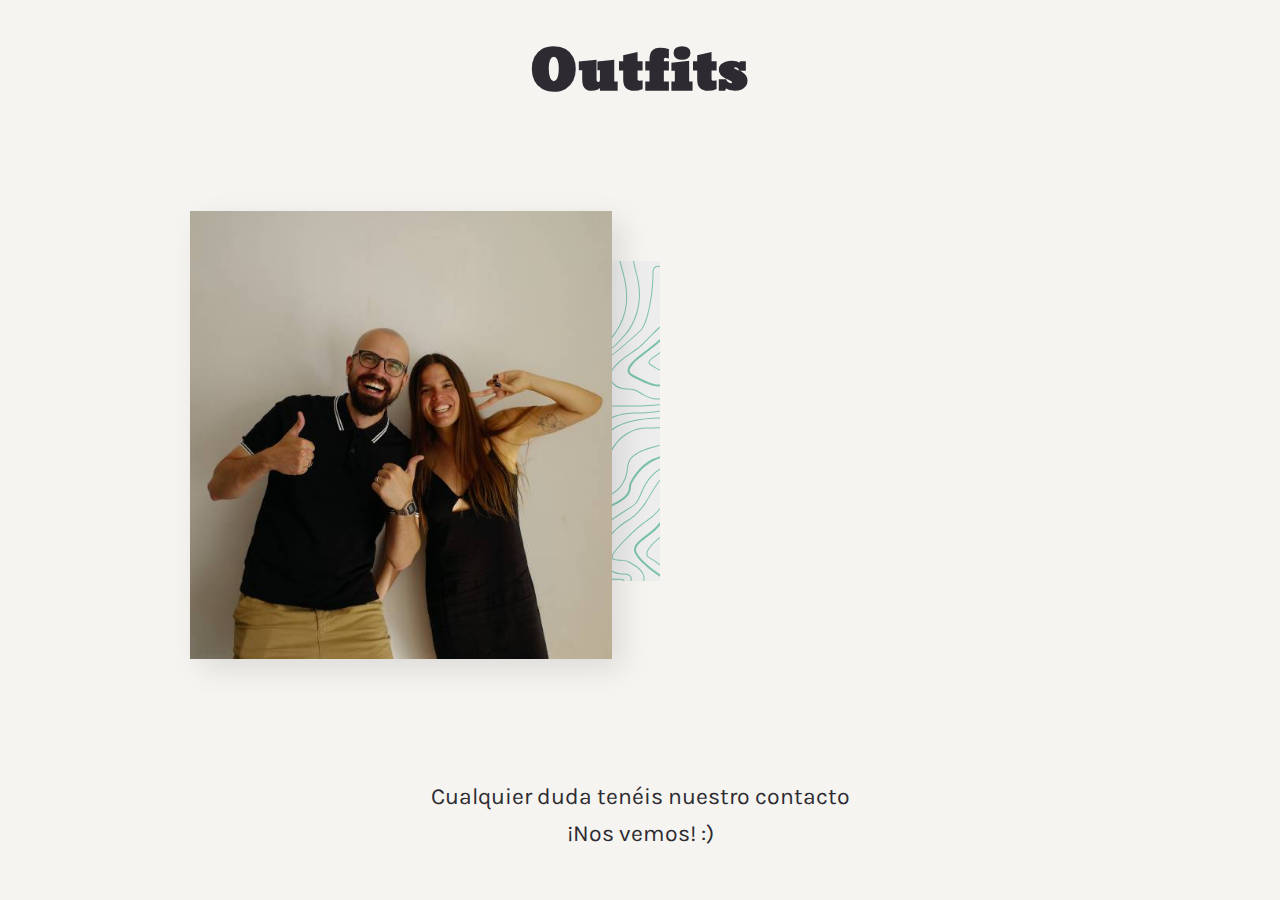
==== outfits.html @ 41096e09 "improvements" ====
<!doctype html>
<html lang="en-us">

<head>

    <!-- Meta -->
    <meta charset="utf-8">
    <meta http-equiv="x-ua-compatible" content="ie=edge">
    <meta name="viewport" content="width=device-width,initial-scale=1">

    <title>Boda Valen y Dídac</title>
    <meta name="description" content="">
    <meta name="robots" content="noindex, nofollow" />

    <!-- The compiled CSS file -->
    <link rel="stylesheet" href="style.css">

    <!-- Web fonts -->
    <link href="https://fonts.googleapis.com/css?family=Karla:400,700" rel="stylesheet">

    <!-- favicon.ico. Place these in the root directory. -->
    <link rel="shortcut icon" href="favicon.ico">

</head>

<body>


    <!-- Header -->
    <header class="pt2 pb1 align--center">
        <div class="container">
            <h1 title="boda" class="customTitle">Outfits</h1>
        </div>
    </header>

    <!-- Body -->
    <main>

        <div class="container">

            <!-- Info -->
            <section class="grid-row grid-row--center">
                <div class="grid-column span-half pt3 pb3 mobile-m order-1">
                    <div class="relative">
                        <img class="info-image relative z2" src="./img/portada.jpg" alt="Teepee">
                        <div class="pattern pattern--right-middle absolute z1"></div>
                    </div>
                </div>
            </section>

    </main>

    <!-- Footer -->
    <footer class="pt2 pb2">
        <div class="container align--center">
            <p>Cualquier duda tenéis nuestro contacto</p>
            <p>¡Nos vemos! :)</p>
            <!-- <p>W5723 Lake View Chester, CA 96020</p>
            <p>Design by <a href="https://www.eatapapaya.com" class="link">Papaya.</a></p>
            <ul class="no-bullets list--inline mt1">
                <li class="mr1"><a href="https://www.facebook.com" class="link"><img class="icon"
                            src="./img/facebook.svg" alt="Facebook"></a></li>
                <li class="mr1"><a href="https://www.twitter.com" class="link"><img class="icon" src="./img/twitter.svg"
                            alt="Twitter"></a></li>
                <li><a href="https://www.instagram.com" class="link"><img class="icon" src="./img/instagram.svg"
                            alt="Instagram"></a></li>
            </ul> -->
        </div>
    </footer>

</body>

</html>
---- style.css ----
@font-face {
  font-family: myFirstFont;
  src: url(Angkor-Regular.ttf);
}
.customTitle {
  font-family: myFirstFont;
}

/*! normalize.css v7.0.0 | MIT License | github.com/necolas/normalize.css */
html {
  line-height: 1.15;
  -ms-text-size-adjust: 100%;
  -webkit-text-size-adjust: 100%;
}
body {
  margin: 0;
}
article,
aside,
footer,
header,
nav,
section {
  display: block;
}
h1 {
  font-size: 2em;
  margin: 0.67em 0;
}
figcaption,
figure,
main {
  display: block;
}
figure {
  margin: 1em 40px;
}
hr {
  -webkit-box-sizing: content-box;
  box-sizing: content-box;
  height: 0;
  overflow: visible;
}
pre {
  font-family: monospace, monospace;
  font-size: 1em;
}
a {
  background-color: transparent;
  -webkit-text-decoration-skip: objects;
}
abbr[title] {
  border-bottom: none;
  text-decoration: underline;
  -webkit-text-decoration: underline dotted;
  text-decoration: underline dotted;
}
b,
strong {
  font-weight: inherit;
}
b,
strong {
  font-weight: bolder;
}
code,
kbd,
samp {
  font-family: monospace, monospace;
  font-size: 1em;
}
dfn {
  font-style: italic;
}
mark {
  background-color: #ff0;
  color: #000;
}
small {
  font-size: 80%;
}
sub,
sup {
  font-size: 75%;
  line-height: 0;
  position: relative;
  vertical-align: baseline;
}
sub {
  bottom: -0.25em;
}
sup {
  top: -0.5em;
}
audio,
video {
  display: inline-block;
}
audio:not([controls]) {
  display: none;
  height: 0;
}
img {
  border-style: none;
}
svg:not(:root) {
  overflow: hidden;
}
button,
input,
optgroup,
select,
textarea {
  font-family: sans-serif;
  font-size: 100%;
  line-height: 1.15;
  margin: 0;
}
button,
input {
  overflow: visible;
}
button,
select {
  text-transform: none;
}
[type="reset"],
[type="submit"],
button,
html [type="button"] {
  -webkit-appearance: button;
}
[type="button"]::-moz-focus-inner,
[type="reset"]::-moz-focus-inner,
[type="submit"]::-moz-focus-inner,
button::-moz-focus-inner {
  border-style: none;
  padding: 0;
}
[type="button"]:-moz-focusring,
[type="reset"]:-moz-focusring,
[type="submit"]:-moz-focusring,
button:-moz-focusring {
  outline: 1px dotted ButtonText;
}
fieldset {
  padding: 0.35em 0.75em 0.625em;
}
legend {
  -webkit-box-sizing: border-box;
  box-sizing: border-box;
  color: inherit;
  display: table;
  max-width: 100%;
  padding: 0;
  white-space: normal;
}
progress {
  display: inline-block;
  vertical-align: baseline;
}
textarea {
  overflow: auto;
}
[type="checkbox"],
[type="radio"] {
  -webkit-box-sizing: border-box;
  box-sizing: border-box;
  padding: 0;
}
[type="number"]::-webkit-inner-spin-button,
[type="number"]::-webkit-outer-spin-button {
  height: auto;
}
[type="search"] {
  -webkit-appearance: textfield;
  outline-offset: -2px;
}
[type="search"]::-webkit-search-cancel-button,
[type="search"]::-webkit-search-decoration {
  -webkit-appearance: none;
}
::-webkit-file-upload-button {
  -webkit-appearance: button;
  font: inherit;
}
details,
menu {
  display: block;
}
summary {
  display: list-item;
}
canvas {
  display: inline-block;
}
template {
  display: none;
}
[hidden] {
  display: none;
}
blockquote,
caption,
dd,
dl,
fieldset,
figure,
form,
hr,
ol,
pre,
table,
td,
th,
ul {
  margin: 0;
  padding: 0;
}
[tabindex="-1"]:focus {
  outline: 0;
}
body,
button,
input,
select,
textarea {
  -webkit-font-smoothing: antialiased;
  -webkit-text-size-adjust: 100%;
}
a:active,
a:hover {
  outline: 0;
}
[role="button"],
a,
button,
input,
label,
select,
textarea {
  -ms-touch-action: manipulation;
  touch-action: manipulation;
}
ol,
ul {
  margin-bottom: 0.8rem;
}
ol ol,
ol ul,
ul ol,
ul ul {
  margin-bottom: 0;
}
code,
kbd,
pre,
samp {
  font-family: Monaco, Menlo, Consolas, monospace;
}
b,
strong {
  line-height: inherit;
}
em,
i {
  font-style: italic;
  line-height: inherit;
}
table {
  display: table;
  max-width: 100%;
}
td,
th {
  line-height: 1.6rem;
  vertical-align: middle;
}
th {
  text-align: left;
}
form {
  font-size: 1rem;
}
fieldset {
  border: 0;
  min-width: 0;
}
legend {
  line-height: inherit;
  margin: 0;
}
input,
optgroup,
select,
textarea {
  line-height: inherit;
}
input,
label,
select {
  vertical-align: middle;
}
input[type="file"] {
  display: block;
  width: 100%;
}
textarea {
  height: auto;
  resize: vertical;
}
input:focus,
select:focus,
textarea:focus {
  outline: 0;
}
.select select:focus:-moz-focusring {
  color: transparent;
  text-shadow: 0 0 0 #000;
}
select[multiple],
select[size] {
  height: auto;
}
.select--list:after {
  content: none !important;
}
select::-ms-expand {
  display: none;
}
option {
  color: #2d2b31;
  background-color: #fff;
}
fieldset[disabled] input,
input[disabled],
input[readonly] {
  cursor: not-allowed;
  opacity: 1;
  pointer-events: none;
}
button {
  line-height: inherit;
  vertical-align: middle;
}
embed,
iframe,
img,
object {
  display: inline-block;
  vertical-align: middle;
}
iframe {
  border: 0;
}
img {
  border: 0;
  font-style: italic;
  height: auto;
  -ms-interpolation-mode: bicubic;
}
svg {
  max-height: 100%;
}
.gm-style img {
  max-width: none;
}
html {
  -webkit-box-sizing: border-box;
  box-sizing: border-box;
  font-family: Karla, Verdana, sans-serif;
  font-size: 16px;
  font-style: normal;
  font-weight: 400;
  min-height: 100%;
  -webkit-tap-highlight-color: transparent;
}
*,
:after,
:before {
  -webkit-box-sizing: inherit;
  box-sizing: inherit;
}
body {
  background-color: #f5f4f0 !important;
  color: #2d2b31;
  line-height: 1.6rem;
  margin: 0;
  padding: 0;
  -moz-osx-font-smoothing: grayscale;
}
::-moz-selection {
  background-color: #9bccbb;
  color: #fff;
  text-shadow: none;
}
::selection {
  background-color: #9bccbb;
  color: #fff;
  text-shadow: none;
}
img::-moz-selection {
  background: 0 0;
}
img::selection {
  background: 0 0;
}
img::-moz-selection {
  background: 0 0;
}
.btn {
  background-image: none;
  border-radius: 0;
  border-style: solid;
  border-width: 2px;
  cursor: pointer;
  display: inline-block;
  font-family: Karla, Verdana, sans-serif;
  font-weight: 700;
  text-transform: uppercase;
  letter-spacing: 1px;
  font-size: 0.9rem;
  line-height: 1.6rem;
  margin-bottom: 0;
  padding: 0.55rem 1.2rem 0.45rem;
  text-align: center;
  text-decoration: none;
  -ms-touch-action: manipulation;
  touch-action: manipulation;
  -webkit-transition: background-color 0.2s ease-out, background 0.2s ease-out,
    color 0.2s ease-out, border 0.2s ease-out;
  transition: background-color 0.2s ease-out, background 0.2s ease-out,
    color 0.2s ease-out, border 0.2s ease-out;
  -webkit-user-select: none;
  -moz-user-select: none;
  -ms-user-select: none;
  user-select: none;
  vertical-align: middle;
  white-space: nowrap;
  -webkit-appearance: none;
  -moz-appearance: none;
  appearance: none;
}
.btn:focus,
.btn:hover {
  outline: 0;
  text-decoration: none;
}
.btn:active {
  outline: 0;
  background-image: none;
}
.btn.disabled,
.btn[disabled],
.btn[readonly],
fieldset[disabled] .btn {
  cursor: not-allowed !important;
  opacity: 1;
  pointer-events: none;
}
a.btn.disabled,
fieldset[disabled] a.btn {
  pointer-events: none;
}
.btn--sm {
  font-size: 0.75rem;
  padding: 0.1rem 0.6rem 0;
}
.btn--default {
  background-color: #9bccbb;
  border-color: #9bccbb;
  color: #fff;
}
.btn--default:focus,
.btn--default:hover {
  background-color: #79bba4;
  border-color: #79bba4;
}
.btn--default:active {
  background-color: #57aa8d;
  border-color: #57aa8d;
}
.btn--outline,
.btn--outline:visited {
  background-color: transparent;
  border-color: #5a5661;
  border-width: 2px;
  color: #2d2b31;
}
.btn--outline:focus,
.btn--outline:hover,
.btn--outline:visited:focus,
.btn--outline:visited:hover {
  background-color: #5a5661;
  border-color: #5a5661;
  color: #fff;
}
.btn--outline:active,
.btn--outline:visited:active {
  background-color: #2d2b31;
  border-color: #2d2b31;
}
.container {
  margin-left: auto;
  margin-right: auto;
  max-width: 900px;
  width: 90%;
}
canvas,
iframe,
img,
svg,
video {
  max-width: 100%;
}
.logo {
  width: 385px;
}
.icon {
  height: 35px;
  width: 35px;
}
.form-control {
  background-image: none;
  background-color: transparent;
  border-bottom: 2px solid #5a5661;
  border-top: 0;
  border-right: 0;
  border-left: 0;
  border-radius: 0;
  color: #2d2b31;
  display: block;
  font-family: Karla, Verdana, sans-serif;
  font-size: 1rem;
  line-height: 1.6rem;
  max-width: 100%;
  padding: 0.1rem 0 0.1rem;
  width: 100%;
  -moz-osx-font-smoothing: grayscale;
}
.label {
  cursor: default;
  display: inline-block;
  max-width: 100%;
}
.legend {
  display: block;
  white-space: normal;
  width: 100%;
}
.form--stacked .checkbox,
.form--stacked .input,
.form--stacked .label,
.form--stacked .radio,
.form--stacked .select,
.form--stacked .textarea {
  display: block;
  width: 100%;
}
.form--inline .form-control {
  display: inline-block;
  vertical-align: middle;
  width: auto;
}
.form--inline .checkbox,
.form--inline .radio {
  display: inline-block;
  vertical-align: middle;
}
.select {
  color: #2d2b31;
  display: block;
  position: relative;
}
.select select {
  background-color: #fff;
  border-bottom: 2px solid #5a5661;
  border-top: 0;
  border-right: 0;
  border-left: 0;
  border-radius: 0;
  color: #2d2b31;
  cursor: pointer;
  display: inline-block;
  font-family: Karla, Verdana, sans-serif;
  line-height: 1.6rem;
  margin: 0;
  outline: 0;
  padding: 0.1rem 0 0.1rem;
  width: 100%;
  -webkit-appearance: none;
  -moz-appearance: none;
  appearance: none;
}
.select select > option {
  background-color: #fff;
}
.select:after {
  border-top: 5px solid;
  border-right: 5px solid transparent;
  border-bottom: 5px solid transparent;
  border-left: 5px solid transparent;
  content: "";
  display: inline-block;
  height: 0;
  margin-top: -2px;
  pointer-events: none;
  position: absolute;
  right: 13px;
  top: 50%;
  width: 0;
}
::-webkit-input-placeholder {
  color: #b6b3bc;
  -webkit-font-smoothing: antialiased;
}
::-moz-placeholder {
  color: #b6b3bc;
  -moz-osx-font-smoothing: grayscale;
}
:-ms-input-placeholder {
  color: #b6b3bc;
}
.grid-row {
  display: -webkit-box;
  display: -ms-flexbox;
  display: flex;
  -webkit-box-flex: 0;
  -ms-flex: 0 1 auto;
  flex: 0 1 auto;
  -webkit-box-orient: horizontal;
  -webkit-box-direction: normal;
  -ms-flex-direction: row;
  flex-direction: row;
  -ms-flex-wrap: wrap;
  flex-wrap: wrap;
  margin: 0 -1.2rem;
}
.grid-column {
  -webkit-box-flex: 1;
  -ms-flex: 1 0 0%;
  flex: 1 0 0%;
  padding: 0 1.2rem;
}
.grid-row--flex-cells > .grid-column {
  display: -webkit-box;
  display: -ms-flexbox;
  display: flex;
}
.grid-row--top {
  -webkit-box-align: start;
  -ms-flex-align: start;
  align-items: flex-start;
}
.grid-row--center {
  -webkit-box-align: center;
  -ms-flex-align: center;
  align-items: center;
}
.grid-row--bottom {
  -webkit-box-align: end;
  -ms-flex-align: end;
  align-items: flex-end;
}
.column--top {
  -ms-flex-item-align: start;
  align-self: flex-start;
}
.column--center {
  -ms-flex-item-align: center;
  align-self: center;
}
.column--bottom {
  -ms-flex-item-align: end;
  align-self: flex-end;
}
.span-12,
.span-whole {
  -ms-flex-preferred-size: 100%;
  flex-basis: 100%;
  max-width: 100%;
}
.span-6,
.span-half {
  -ms-flex-preferred-size: 50%;
  flex-basis: 50%;
  max-width: 50%;
}
.span-4,
.span-one-third {
  -ms-flex-preferred-size: 33.33333%;
  flex-basis: 33.33333%;
  max-width: 33.33333%;
}
.span-8,
.span-two-thirds {
  -ms-flex-preferred-size: 66.66667%;
  flex-basis: 66.66667%;
  max-width: 66.66667%;
}
.span-3,
.span-one-fourth {
  -ms-flex-preferred-size: 25%;
  flex-basis: 25%;
  max-width: 25%;
}
.span-two-fourths {
  -ms-flex-preferred-size: 50%;
  flex-basis: 50%;
  max-width: 50%;
}
.span-9,
.span-three-fourths {
  -ms-flex-preferred-size: 75%;
  flex-basis: 75%;
  max-width: 75%;
}
.span-one-fifth {
  -ms-flex-preferred-size: 20%;
  flex-basis: 20%;
  max-width: 20%;
}
.span-two-fifths {
  -ms-flex-preferred-size: 40%;
  flex-basis: 40%;
  max-width: 40%;
}
.span-three-fifths {
  -ms-flex-preferred-size: 60%;
  flex-basis: 60%;
  max-width: 60%;
}
.span-four-fifths {
  -ms-flex-preferred-size: 80%;
  flex-basis: 80%;
  max-width: 80%;
}
.span-1 {
  -ms-flex-preferred-size: 8.33333%;
  flex-basis: 8.33333%;
  max-width: 8.33333%;
}
.span-2 {
  -ms-flex-preferred-size: 16.66667%;
  flex-basis: 16.66667%;
  max-width: 16.66667%;
}
.span-5 {
  -ms-flex-preferred-size: 41.66667%;
  flex-basis: 41.66667%;
  max-width: 41.66667%;
}
.span-7 {
  -ms-flex-preferred-size: 58.33333%;
  flex-basis: 58.33333%;
  max-width: 58.33333%;
}
.span-10 {
  -ms-flex-preferred-size: 83.33333%;
  flex-basis: 83.33333%;
  max-width: 83.33333%;
}
.span-11 {
  -ms-flex-preferred-size: 91.66667%;
  flex-basis: 91.66667%;
  max-width: 91.66667%;
}
.offset-12 {
  margin-left: 100%;
}
.offset-6,
.offset-half {
  margin-left: 50%;
}
.offset-4,
.offset-one-third {
  margin-left: 33.33333%;
}
.offset-8,
.offset-two-thirds {
  margin-left: 66.66667%;
}
.offset-3,
.offset-one-fourth {
  margin-left: 25%;
}
.offset-two-fourths {
  margin-left: 50%;
}
.offset-9,
.offset-three-fourths {
  margin-left: 75%;
}
.offset-one-fifth {
  margin-left: 20%;
}
.offset-two-fifths {
  margin-left: 40%;
}
.offset-three-fifths {
  margin-left: 60%;
}
.offset-four-fifths {
  margin-left: 80%;
}
.offset-1 {
  margin-left: 8.33333%;
}
.offset-2 {
  margin-left: 16.66667%;
}
.offset-5 {
  margin-left: 41.66667%;
}
.offset-7 {
  margin-left: 58.33333%;
}
.offset-10 {
  margin-left: 83.33333%;
}
.offset-11 {
  margin-left: 91.66667%;
}
.default-links a,
.default-links a:link,
.default-links a:visited,
.link,
.link:link,
.link:visited {
  color: #2d2b31;
  text-decoration: underline;
  -webkit-transition: color 0.2s ease-out;
  transition: color 0.2s ease-out;
}
.default-links a:focus,
.default-links a:hover,
.link:focus,
.link:hover {
  color: #9bccbb;
  text-decoration: underline;
}
.default-links a:active,
.link:active {
  background-image: none;
  color: #79bba4;
  outline: 0;
  -webkit-transition: color 0.2s ease-out;
  transition: color 0.2s ease-out;
}
.no-bullets {
  list-style: none;
}
.list--indented {
  padding-left: 2.4rem;
}
.list--inline {
  font-size: 0;
}
.list--inline li {
  display: inline-block;
  font-size: 1rem;
}
.pattern--left-down {
  height: 420px;
  top: 50px;
  right: 50px;
}
.pattern--left-up {
  height: 420px;
  bottom: 50px;
  right: 50px;
}
.pattern--left-middle {
  height: 320px;
  bottom: 50px;
  right: 50px;
}
.pattern--right-middle {
  height: 320px;
  top: 50px;
  left: 50px;
}
.pattern--right-down {
  height: 420px;
  top: 50px;
  left: 50px;
}
.pattern {
  width: 420px;
  background-color: #ededed;
  background-image: url("data:image/svg+xml,%3Csvg xmlns='http://www.w3.org/2000/svg' width='600' height='600' viewBox='0 0 600 600'%3E%3Cpath fill='%231c9d70' fill-opacity='0.54' d='M600 325.1v-1.17c-6.5 3.83-13.06 7.64-14.68 8.64-10.6 6.56-18.57 12.56-24.68 19.09-5.58 5.95-12.44 10.06-22.42 14.15-1.45.6-2.96 1.2-4.83 1.9l-4.75 1.82c-9.78 3.75-14.8 6.27-18.98 10.1-4.23 3.88-9.65 6.6-16.77 8.84-1.95.6-3.99 1.17-6.47 1.8l-6.14 1.53c-5.29 1.35-8.3 2.37-10.54 3.78-3.08 1.92-6.63 3.26-12.74 5.03a384.1 384.1 0 0 1-4.82 1.36c-2.04.58-3.6 1.04-5.17 1.52a110.03 110.03 0 0 0-11.2 4.05c-2.7 1.15-5.5 3.93-8.78 8.4a157.68 157.68 0 0 0-6.15 9.2c-5.75 9.07-7.58 11.74-10.24 14.51a50.97 50.97 0 0 1-4.6 4.22c-2.33 1.9-10.39 7.54-11.81 8.74a14.68 14.68 0 0 0-3.67 4.15c-1.24 2.3-1.9 4.57-2.78 8.87-2.17 10.61-3.52 14.81-8.2 22.1-4.07 6.33-6.8 9.88-9.83 12.99-.47.48-.95.96-1.5 1.48l-3.75 3.56c-1.67 1.6-3.18 3.12-4.86 4.9a42.44 42.44 0 0 0-9.89 16.94c-2.5 8.13-2.72 15.47-1.76 27.22.47 5.82.51 6.36.51 8.18 0 10.51.12 17.53.63 25.78.24 4.05.56 7.8.97 11.22h.9c-1.13-9.58-1.5-21.83-1.5-37 0-1.86-.04-2.4-.52-8.26-.94-11.63-.72-18.87 1.73-26.85a41.44 41.44 0 0 1 9.65-16.55c1.67-1.76 3.18-3.27 4.83-4.85.63-.6 3.13-2.96 3.75-3.57a71.6 71.6 0 0 0 1.52-1.5c3.09-3.16 5.86-6.76 9.96-13.15 4.77-7.42 6.15-11.71 8.34-22.44.86-4.21 1.5-6.4 2.68-8.6.68-1.25 1.79-2.48 3.43-3.86 1.38-1.15 9.43-6.8 11.8-8.72 1.71-1.4 3.26-2.81 4.7-4.3 2.72-2.85 4.56-5.54 10.36-14.67a156.9 156.9 0 0 1 6.1-9.15c3.2-4.33 5.9-7.01 8.37-8.07 3.5-1.5 7.06-2.77 11.1-4.02a233.84 233.84 0 0 1 7.6-2.2l2.38-.67c6.19-1.79 9.81-3.16 12.98-5.15 2.14-1.33 5.08-2.33 10.27-3.65l6.14-1.53c2.5-.63 4.55-1.2 6.52-1.82 7.24-2.27 12.79-5.06 17.15-9.05 4.05-3.72 9-6.2 18.66-9.9l4.75-1.82c1.87-.72 3.39-1.31 4.85-1.91 10.1-4.15 17.07-8.32 22.76-14.4 6.05-6.45 13.95-12.4 24.49-18.92 1.56-.96 7.82-4.6 14.15-8.33v-64.58c-4 8.15-8.52 14.85-12.7 17.9-2.51 1.82-5.38 4.02-9.04 6.92a1063.87 1063.87 0 0 0-6.23 4.98l-1.27 1.02a2309.25 2309.25 0 0 1-4.87 3.9c-7.55 6-12.9 10.05-17.61 13.19-3.1 2.06-3.86 2.78-8.06 7.13-5.84 6.07-11.72 8.62-29.15 10.95-11.3 1.5-20.04 4.91-30.75 11.07-1.65.94-7.27 4.27-6.97 4.1-2.7 1.58-4.69 2.69-6.64 3.66-5.63 2.8-10.47 4.17-15.71 4.17-17.13 0-41.44 11.51-51.63 22.83-12.05 13.4-31.42 27.7-45.25 31.16-7.4 1.85-11.85 7.05-14.04 14.69-1.26 4.4-1.58 8.28-1.58 13.82 0 .82.01.98.24 3.63.45 5.18.35 8.72-.77 13.26-1.53 6.2-4.89 12.6-10.59 19.43-13.87 16.65-22.88 46.58-22.88 71.68 0 2.39.02 4.26.06 8.75.12 10.8.1 15.8-.22 21.95-.56 11.18-2.09 20.73-5 29.3h-1.05c2.94-8.56 4.49-18.12 5.05-29.35.31-6.13.34-11.1.22-21.9-.04-4.48-.06-6.36-.06-8.75 0-25.32 9.07-55.47 23.12-72.32 5.6-6.72 8.88-12.99 10.38-19.03 1.09-4.4 1.18-7.85.74-12.93-.23-2.7-.24-2.86-.24-3.72 0-5.62.32-9.57 1.62-14.1 2.28-7.95 6.97-13.44 14.76-15.39 13.6-3.4 32.82-17.59 44.75-30.84C409 360.14 433.58 348.5 451 348.5c5.07 0 9.77-1.33 15.26-4.07 1.93-.96 3.9-2.05 6.58-3.62-.3.18 5.33-3.16 6.98-4.11 10.82-6.21 19.66-9.67 31.11-11.2 17.23-2.3 22.9-4.75 28.57-10.64 4.25-4.41 5.04-5.16 8.22-7.28 4.68-3.11 10.01-7.14 17.55-13.14a1113.33 1113.33 0 0 0 4.86-3.89l1.28-1.02a4668.54 4668.54 0 0 1 6.23-4.98c3.67-2.9 6.55-5.12 9.07-6.95 4.37-3.19 9.16-10.56 13.29-19.4v66.9zm0-116.23c-.62.01-1.27.06-1.95.13-6.13.63-13.83 3.45-21.83 7.45-3.64 1.82-8.46 2.67-14.17 2.71-4.7.04-9.72-.47-14.73-1.33-1.7-.3-3.26-.61-4.67-.93a31.55 31.55 0 0 0-3.55-.57 273.4 273.4 0 0 0-16.66-.88c-10.42-.16-17.2.74-17.97 2.73-.38.97.6 2.55 3.03 4.87 1.01.97 2.22 2.03 4.04 3.55a1746.07 1746.07 0 0 0 4.79 4.02c1.39 1.2 3.1 1.92 5.5 2.5.7.16.86.2 2.64.54 3.53.7 5.03 1.25 6.15 2.63 1.41 1.76 1.4 4.54-.15 8.88-2.44 6.83-5.72 10.05-10.19 10.33-3.63.23-7.6-1.29-14.52-5.06-4.53-2.47-6.82-7.3-8.32-15.26-.17-.87-.32-1.78-.5-2.86l-.43-2.76c-1.05-6.58-1.9-9.2-3.73-10.11-.81-.4-1.59-.74-2.36-1-2.27-.77-4.6-1.02-8.1-.92-2.29.07-14.7 1-13.77.93-20.55 1.37-28.8 5.05-37.09 14.99a133.07 133.07 0 0 0-4.25 5.44l-2.3 3.09-2.51 3.32c-4.1 5.36-7.06 8.48-10.39 11.12-.65.52-1.33 1.04-2.13 1.62l-4.11 2.94a106.8 106.8 0 0 0-5.16 3.99c-4.55 3.74-9.74 8.6-16.25 15.38-8.25 8.58-11.78 13.54-11.7 15.95.07 1.65 1.64 2.11 6.79 2.38 1.61.09 2.15.12 2.98.2 2.95.24 5.09.73 6.81 1.68 7.48 4.15 11.63 7.26 13.95 11.58 3.3 6.15.8 12.88-8.89 20.26-8.28 6.3-11.1 10.37-11.31 14.96-.06 1.17 0 1.93.26 4.43.69 6.47.25 10.65-2.8 17.42a44.23 44.23 0 0 1-4.16 7.53c-2.82 3.97-5.47 5.74-10.6 7.69-.43.16-3.34 1.23-4.27 1.59-1.8.68-3.38 1.36-5.01 2.14-4.18 2-8.4 4.6-13.1 8.24-8.44 6.51-13.23 14.56-15.98 25.06-1.1 4.2-1.55 6.81-2.8 15.21-1.26 8.6-2.17 12.64-4.08 16.55-2.1 4.28-11.93 26.59-12.97 28.88a382.7 382.7 0 0 1-6.37 13.41c-4.07 8.11-7.61 14.07-10.73 17.81-5.38 6.46-8.98 14.37-13.77 28.42a810.14 810.14 0 0 0-1.89 5.6c-1.8 5.35-2.96 8.6-4.26 11.85-6.13 15.32-25.43 26.31-46.46 26.31-11.2 0-20.58-2.74-31.02-8.55-5.6-3.13-4.55-2.42-22.26-14.54-14.33-9.8-17.7-10.73-20.47-6.9-.37.5-1.81 2.74-1.83 2.77a52.24 52.24 0 0 1-4.94 5.9c-.73.79-5.52 5.87-6.97 7.45-2.38 2.6-4.3 4.81-5.98 6.93a45.6 45.6 0 0 0-5.08 7.66c-1.29 2.57-1.9 5.25-2.66 10.6a997.6 997.6 0 0 1-.46 3.18h-1l.47-3.32c.77-5.45 1.4-8.2 2.75-10.9a46.54 46.54 0 0 1 5.2-7.84c1.7-2.14 3.63-4.38 6.03-6.98 1.45-1.59 6.24-6.68 6.96-7.46a51.58 51.58 0 0 0 4.84-5.78s1.47-2.26 1.86-2.8c3.25-4.5 7.08-3.44 21.84 6.67 17.67 12.08 16.62 11.38 22.19 14.48 10.3 5.73 19.5 8.43 30.53 8.43 20.65 0 39.57-10.77 45.54-25.69a219.7 219.7 0 0 0 4.24-11.8 6752.32 6752.32 0 0 0 1.88-5.6c4.83-14.16 8.47-22.14 13.96-28.73 3.05-3.66 6.56-9.57 10.6-17.61 1.97-3.93 4.04-8.31 6.35-13.38 1.03-2.28 10.88-24.61 12.98-28.91 1.85-3.79 2.75-7.76 4-16.25 1.24-8.44 1.7-11.07 2.81-15.32 2.8-10.7 7.71-18.94 16.33-25.6a73.18 73.18 0 0 1 13.29-8.35c1.66-.8 3.27-1.48 5.08-2.18.94-.36 3.86-1.43 4.28-1.59 4.95-1.88 7.44-3.55 10.14-7.33 1.35-1.9 2.68-4.3 4.06-7.37 2.97-6.58 3.39-10.59 2.72-16.9a27.13 27.13 0 0 1-.27-4.58c.22-4.94 3.21-9.24 11.7-15.7 9.33-7.11 11.66-13.34 8.62-19-2.2-4.09-6.25-7.12-13.55-11.17-1.57-.88-3.6-1.33-6.42-1.57-.8-.07-1.34-.1-2.95-.19-5.77-.3-7.63-.85-7.72-3.34-.1-2.81 3.5-7.87 11.97-16.69 6.53-6.8 11.75-11.69 16.33-15.45 1.79-1.47 3.42-2.72 5.2-4.03l4.12-2.94c.79-.58 1.46-1.08 2.1-1.59 3.26-2.6 6.16-5.65 10.21-10.94a383.2 383.2 0 0 0 2.5-3.32l2.31-3.09c1.8-2.39 3.04-4 4.29-5.48 8.47-10.17 16.98-13.96 37.27-15.3-.44.02 12-.9 14.32-.98 3.62-.1 6.05.16 8.46.98.8.27 1.62.62 2.47 1.04 2.27 1.14 3.17 3.87 4.27 10.85l.44 2.76c.17 1.07.33 1.97.5 2.83 1.44 7.69 3.62 12.29 7.8 14.57 6.76 3.68 10.6 5.15 13.99 4.94 4-.25 6.99-3.17 9.3-9.67 1.45-4.04 1.46-6.49.32-7.92-.9-1.12-2.28-1.62-5.57-2.27a55.8 55.8 0 0 1-2.67-.55c-2.54-.6-4.39-1.4-5.93-2.71a252.63 252.63 0 0 0-4.78-4.01 84.35 84.35 0 0 1-4.08-3.6c-2.73-2.6-3.86-4.43-3.28-5.95 1.02-2.64 7.82-3.54 18.93-3.37a230.56 230.56 0 0 1 16.73.88c2.76.39 3.2.49 3.68.6 1.4.3 2.95.62 4.62.91a82.9 82.9 0 0 0 14.56 1.32c5.56-.04 10.24-.86 13.73-2.6 8.1-4.05 15.89-6.9 22.17-7.56.7-.07 1.4-.11 2.05-.13v1zm0-100.94v1.5c-8.62 16.05-17.27 29.55-23.65 35.92-3.19 3.2-7.62 4.9-13.54 5.56-4.45.48-8.28.4-19.18-.2-9.91-.55-15.32-.44-20.52.78a84.05 84.05 0 0 1-15 2.11l-2.25.14c-12.49.75-19.37 1.78-32.72 5.74-4.5 1.33-9.27 2.49-14.3 3.48a246.27 246.27 0 0 1-32.6 3.97c-7.56.45-13.21.57-20.24.57-5.4 0-11.9 1.61-18 5.18-8.3 4.87-15.06 12.87-19.53 24.5a68.57 68.57 0 0 1-4.56 9.8c-3.6 6.2-6.92 8.99-13.38 12.18l-4.03 1.96a64.48 64.48 0 0 0-15.16 10.25c-8.2 7.33-13.72 16.63-22.54 35.6l-2.08 4.49c-7.3 15.7-11.5 23.3-17.35 29.87-7.7 8.66-20.25 14.42-40.31 20.08-4.37 1.23-19.04 5.08-19.24 5.13-6.92 1.87-11.68 3.34-15.63 4.92-10.55 4.22-18.71 10.52-36.38 26.52l-1.7 1.54c-8.58 7.76-13.41 11.9-18.81 15.88-3.95 2.9-8 5.67-12.97 8.91-2.06 1.34-10.3 6.6-12.33 7.94-11.52 7.5-18.53 13.04-24.62 20.08a62.01 62.01 0 0 0-6.44 8.85c-4.13 6.91-6.27 13.15-9.2 25.11l-1.54 6.26c-.6 2.45-1.15 4.54-1.72 6.58-2.97 10.7-6.9 17.36-14.78 26.91L69.6 491a148.51 148.51 0 0 0-4.19 5.3 23.9 23.9 0 0 0-3.44 6.28c-1.16 3.23-1.52 5.9-1.87 11.94-.58 10.05-1.42 15.04-4.63 22.67-1.57 3.72-5.66 14.02-6.41 15.8a73.46 73.46 0 0 1-3.57 7.4c-2.88 5.14-6.71 10.12-13.12 16.95-5.96 6.36-8.87 10.9-10.61 16a56.88 56.88 0 0 0-1.38 4.82l-.46 1.84h-1.03l.52-2.08c.52-2.09.92-3.49 1.4-4.9 1.8-5.25 4.78-9.9 10.84-16.36 6.35-6.78 10.13-11.7 12.97-16.77a72.5 72.5 0 0 0 3.52-7.29c.75-1.76 4.84-12.06 6.4-15.8 3.17-7.5 3.99-12.4 4.56-22.33.35-6.14.72-8.88 1.93-12.23a24.9 24.9 0 0 1 3.58-6.54c1.27-1.7 2.6-3.37 4.22-5.34l4.11-4.95c7.8-9.46 11.66-16 14.59-26.54.56-2.04 1.1-4.12 1.71-6.56l1.53-6.26c2.96-12.04 5.13-18.36 9.32-25.39 1.84-3.08 4-6.05 6.54-8.99 6.17-7.12 13.24-12.7 24.83-20.26 2.05-1.33 10.28-6.6 12.33-7.94 4.96-3.22 9-5.98 12.92-8.87 5.37-3.95 10.19-8.08 18.74-15.82l1.7-1.54c17.76-16.09 25.98-22.43 36.67-26.7 4-1.6 8.8-3.09 15.75-4.96.21-.06 14.87-3.9 19.22-5.13 19.9-5.61 32.32-11.31 39.85-19.78 5.76-6.48 9.93-14.02 17.18-29.64l2.09-4.5c8.87-19.07 14.44-28.46 22.77-35.9a65.48 65.48 0 0 1 15.38-10.4l4.04-1.97c6.3-3.1 9.47-5.77 12.96-11.77a67.6 67.6 0 0 0 4.48-9.67c4.56-11.84 11.47-20.02 19.97-25 6.25-3.66 12.93-5.32 18.5-5.32 7.01 0 12.65-.12 20.17-.57a245.3 245.3 0 0 0 32.47-3.96c5-.98 9.75-2.13 14.22-3.45 13.43-3.98 20.38-5.02 32.94-5.78l2.24-.14c5.76-.37 9.8-.9 14.85-2.09 5.31-1.25 10.79-1.35 22.6-.7 9.04.5 12.84.58 17.21.1 5.71-.62 9.94-2.26 12.95-5.26 6.44-6.45 15.3-20.37 24.35-36.72zm0 450.21c-1.28-4.6-2.2-10.55-3.33-20.25l-.24-2.04-.23-2.03c-1.82-15.7-3.07-21.98-5.55-24.47-2.46-2.46-3.04-5.03-2.52-8.64.1-.6.18-1.1.39-2.15.69-3.54.77-5.04.08-6.84-.91-2.38-3.31-4.41-7.79-6.26-5.08-2.09-6.52-4.84-4.89-8.44.66-1.45 1.79-3.02 3.52-5.01 1.04-1.2 5.48-5.96 5.08-5.53 6.15-6.7 8.98-11.34 8.98-16.48a15.2 15.2 0 0 1 6.5-12.89v1.26a14.17 14.17 0 0 0-5.5 11.63c0 5.47-2.93 10.29-9.24 17.16.38-.42-4.04 4.33-5.07 5.5-1.67 1.93-2.75 3.43-3.36 4.77-1.37 3.04-.23 5.22 4.36 7.1 4.71 1.95 7.32 4.16 8.34 6.83.78 2.04.7 3.67-.03 7.4-.2 1.03-.3 1.51-.38 2.09-.48 3.33.03 5.59 2.23 7.8 2.74 2.74 3.98 8.96 5.84 25.06l.24 2.03.23 2.04c.82 7.01 1.53 12.06 2.34 16.03v4.33zm0-62.16c-1.4-3.13-4.43-9.9-4.95-11.17-1.02-2.53-1.25-3.8-.91-5.18.2-.84 2.05-4.68 2.32-5.33a70.79 70.79 0 0 0 3.54-11.2v3.99a62.82 62.82 0 0 1-2.62 7.6c-.31.75-2.09 4.46-2.27 5.18-.28 1.12-.08 2.22.87 4.57.41 1.02 2.5 5.7 4.02 9.09v2.45zm0-85.09c-1.65 1.66-3.66 2.9-6.4 4.13-.25.1-13.97 5.47-20.4 8.43-9.35 4.32-16.7 5.9-23.03 5.25-5.08-.53-9.02-2.25-14.77-5.92l-3.2-2.07a77.4 77.4 0 0 0-5.44-3.27c-4.05-2.18-3.25-5.8 1.47-10.47 3.71-3.68 9.6-7.93 18.73-13.8l4.46-2.82c17.95-11.33 18.22-11.5 22.27-14.74 11.25-9 19.69-14.02 26.31-15.1v1.02c-6.37 1.1-14.62 6-25.69 14.86-4.1 3.28-4.34 3.44-22.36 14.8a652.4 652.4 0 0 0-4.45 2.83c-9.07 5.83-14.92 10.05-18.57 13.66-4.31 4.28-4.95 7.13-1.7 8.88 1.7.91 3.29 1.88 5.5 3.3l3.2 2.08c5.64 3.59 9.45 5.25 14.34 5.76 6.13.64 13.32-.9 22.52-5.15 6.46-2.98 20.18-8.35 20.4-8.44 3.04-1.37 5.1-2.71 6.81-4.69v1.47zm0-41.37v1c-6.56.26-12.11 3.13-19.71 9.08l-4.63 3.68a51.87 51.87 0 0 1-4.4 3.14c-.82.52-5.51 3.33-6.22 3.76-3.31 2-6.15 3.8-8.87 5.6a112.61 112.61 0 0 0-8.16 5.92c-4.61 3.72-7.4 6.9-7.97 9.35-.63 2.67 1.48 4.53 7.05 5.46 10.7 1.78 20.92-.05 30.45-4.65a61.96 61.96 0 0 0 17.1-12.2 41.8 41.8 0 0 0 5.36-7.42v1.92a38.94 38.94 0 0 1-4.64 6.19 62.95 62.95 0 0 1-17.39 12.41c-9.7 4.68-20.13 6.55-31.05 4.73-6.06-1-8.65-3.29-7.85-6.67.64-2.74 3.53-6.05 8.31-9.9 2.35-1.9 5.1-3.88 8.24-5.97 2.73-1.82 5.58-3.61 8.9-5.62.72-.44 5.4-3.24 6.22-3.75 1.26-.8 2.6-1.76 4.3-3.09.8-.62 3.9-3.1 4.63-3.67 7.77-6.1 13.49-9.04 20.33-9.3zm0-154.6v1c-1.75-.24-4.3.23-7.82 1.55-10.01 3.75-13.8 5.07-19.15 6.76-1.78.56-2.63.83-3.87 1.24-1.48.5-3.16.76-6.74 1.16a1550.34 1550.34 0 0 0-2.64.3c-7.8.94-11.28 2.47-11.28 6.07 0 4.45 2.89 13.18 7.96 25.81a57.34 57.34 0 0 1 2.33 7.6 258.32 258.32 0 0 1 .84 3.46c1.86 7.62 3.17 10.71 5.56 11.67 2.21.88 4.7.6 7.47-.72 3.48-1.69 7.22-4.94 11.2-9.47 1.52-1.7 2.97-3.49 4.59-5.57l3.16-4.1c2.59-3.23 6.07-12.21 8.39-20.23v3.45c-2.29 7.2-5.27 14.5-7.61 17.41-.44.55-2.67 3.46-3.15 4.09-1.63 2.1-3.1 3.9-4.62 5.62-4.08 4.61-7.9 7.94-11.53 9.7-2.99 1.44-5.77 1.75-8.28.74-2.84-1.13-4.2-4.34-6.15-12.35a2097.48 2097.48 0 0 1-.84-3.46c-.8-3.2-1.47-5.45-2.28-7.46-5.14-12.8-8.04-21.55-8.04-26.19 0-4.37 3.84-6.06 12.16-7.07a160.9 160.9 0 0 1 2.65-.3c3.5-.39 5.15-.64 6.53-1.1 1.26-.42 2.1-.7 3.88-1.26 5.34-1.68 9.11-3 19.1-6.74 3.53-1.32 6.22-1.84 8.18-1.61zM0 292c10.13-11.31 18.13-23.2 23.07-35.39 3.3-8.14 6.09-16.12 10.81-30.55l1.59-4.84c6.53-19.94 10.11-29.82 14.77-39.56 6.07-12.72 12.55-21.18 20.27-25.54 6.66-3.76 10.2-7.86 12.22-13.15a46.6 46.6 0 0 0 1.86-6.58c1.23-5.2 2.05-7.59 3.93-10.36 2.45-3.62 6.27-6.53 12.1-8.96 15.78-6.58 16.73-7.04 18.05-9.01.65-.98.83-2.15.74-4.51-.03-.73-.23-3.82-.24-4A93.8 93.8 0 0 1 119 94c0-10.04.18-11.37 2.37-13.15.52-.42 1.13-.8 2.07-1.3.27-.14 2.18-1.12 2.84-1.48a68.4 68.4 0 0 0 9.12-5.87c2.06-1.54 2.64-2.14 8.01-7.93 3.78-4.09 6.21-6.36 8.96-8.12 3.64-2.33 7.2-3.12 10.9-2.11 4.4 1.2 10.81 2 18.78 2.46 6.9.4 12.9.5 21.95.5 4.87 0 8.97.47 15.4 1.57 7.77 1.33 9.3 1.54 12.38 1.54 4.05 0 7.43-.88 10.68-2.95 5.06-3.22 8.11-4.67 11.2-5.2 3.62-.64 4.77-.46 16.55 2.06 17.26 3.7 30.85 1.36 41.06-9.7 5.1-5.53 5.48-8.9 3.48-14.8-.83-2.42-1.03-3.1-1.17-4.3-.29-2.52.5-4.71 2.71-6.93 2.65-2.65 4.72-9.17 6.22-18.29h2.03c-1.56 9.71-3.77 16.65-6.83 19.7-1.79 1.8-2.36 3.39-2.14 5.28.11 1 .3 1.63 1.07 3.9 2.22 6.53 1.76 10.66-3.9 16.8-10.77 11.66-25.07 14.13-42.95 10.3-11.42-2.45-12.55-2.62-15.78-2.06-2.77.48-5.62 1.84-10.47 4.92a20.93 20.93 0 0 1-11.76 3.27c-3.25 0-4.81-.22-12.73-1.57C212.74 59.46 208.73 59 204 59c-9.1 0-15.11-.1-22.07-.5-8.09-.47-14.62-1.29-19.2-2.54-5.62-1.53-10.17 1.38-17.85 9.66-5.5 5.94-6.08 6.53-8.28 8.18a70.38 70.38 0 0 1-9.38 6.03c-.68.37-2.58 1.35-2.84 1.49-.84.44-1.35.76-1.75 1.08C121.16 83.6 121 84.8 121 94c0 1.85.06 3.54.17 5.44 0 .17.2 3.28.24 4.03.1 2.75-.13 4.29-1.08 5.71-1.67 2.5-2.27 2.8-18.95 9.74-5.48 2.29-8.99 4.96-11.2 8.24-1.71 2.51-2.47 4.73-3.64 9.7-.83 3.5-1.21 4.92-1.94 6.83-2.18 5.73-6.05 10.19-13.1 14.18-7.3 4.12-13.55 12.28-19.46 24.66-4.6 9.64-8.17 19.46-14.67 39.32l-1.58 4.84c-4.75 14.47-7.54 22.48-10.86 30.69-5.28 13.01-13.95 25.65-24.93 37.6v-2.97zm0 78v-.5l1-.01c6.32 0 7.47 5.2 4.6 13.36a60.36 60.36 0 0 1-5.6 11.3v-1.92a57.76 57.76 0 0 0 4.65-9.72c2.69-7.6 1.71-12.02-3.65-12.02-.34 0-.67 0-1 .02v-46.59a340.96 340.96 0 0 0 13.71-8.34c13.66-9.46 29.79-37.6 29.79-53.59 0-18.1 21.57-72.64 32.23-79.42 12.71-8.09 32.24-27.96 35.8-37.75 1.93-5.3 5.5-7.27 14.42-9.37 6.15-1.44 8.64-2.42 10.67-4.79 1.5-1.74 2.72-4.79 4.33-10.3.23-.78 1.9-6.68 2.43-8.46 3.62-12.08 7.3-18.49 13.47-20.39 2.5-.76 3.03-.98 9.74-3.7 7.49-3.03 11.97-4.43 17.12-4.92 6.75-.65 13.13.75 19.55 4.67 5.43 3.32 12.19 4.72 20.17 4.56 6.03-.12 12.2-1.07 19.83-2.8 1.82-.4 7.38-1.74 8.26-1.94 2.69-.6 4.34-.89 5.48-.89 4.97 0 8.93-.05 14.2-.27 7.9-.32 15.56-.92 22.75-1.88 8.5-1.14 15.9-2.73 21.88-4.82 18.9-6.62 32.64-18.3 33.67-27.59.29-2.56.4-2.96 2.79-11.11 2.33-7.95 3.21-12.93 2.72-18.23-.2-2.24-.69-4.38-1.48-6.42-1.5-3.92-2.63-9.4-3.43-16.18h.9c.77 6.47 1.89 11.72 3.47 15.82a24.93 24.93 0 0 1 1.54 6.69c.5 5.46-.4 10.54-2.77 18.6-2.36 8.06-2.47 8.47-2.74 10.95-1.09 9.75-15.1 21.68-34.33 28.41-6.06 2.12-13.52 3.72-22.09 4.87-7.22.96-14.92 1.57-22.83 1.89-5.3.21-9.27.27-14.25.27-1.04 0-2.64.27-5.26.87-.87.2-6.43 1.53-8.26 1.94-7.68 1.73-13.92 2.7-20.03 2.82-8.15.17-15.1-1.27-20.71-4.7-6.23-3.81-12.4-5.16-18.93-4.54-5.04.48-9.44 1.86-16.84 4.86-6.75 2.74-7.29 2.95-9.82 3.73-5.73 1.76-9.28 7.96-12.81 19.72-.53 1.77-2.2 7.66-2.43 8.46-1.66 5.65-2.91 8.78-4.53 10.67-2.22 2.58-4.84 3.62-12.01 5.3-7.8 1.83-11.13 3.66-12.9 8.54-3.65 10.04-23.32 30.06-36.2 38.25C65.94 190 44.5 244.2 44.5 262c0 16.34-16.3 44.78-30.22 54.41-2.14 1.48-8.24 5.12-14.28 8.68v-1.16 46.09zm0-173.7v-1.11c7.42-3.82 14.55-10.23 21.84-18.98 3.8-4.56 14.21-18.78 15.79-20.55 1.8-2.04 4.06-3.96 7.42-6.45 1.08-.8 4.92-3.57 5.49-3.99 9.36-6.85 14-11.96 15.98-19.36.8-2.98 1.54-6.78 2.46-12.3.23-1.44 2-12.46 2.56-15.79 2.87-16.77 5.73-26.79 10.07-32.1C92.46 52.43 101.5 38.13 101.5 33c0-2.54.34-3.35 6.05-15.71.68-1.49 1.25-2.74 1.77-3.93 2.5-5.75 3.9-10.04 4.14-13.36h1c-.23 3.48-1.66 7.87-4.23 13.76-.52 1.2-1.09 2.45-1.78 3.95-5.54 12.01-5.95 12.99-5.95 15.29 0 5.47-9.09 19.84-20.11 33.31-4.2 5.12-7.03 15.06-9.86 31.64-.57 3.33-2.33 14.33-2.57 15.78-.92 5.56-1.67 9.38-2.48 12.4-2.05 7.68-6.82 12.93-16.35 19.91l-5.49 3.98c-3.3 2.45-5.51 4.34-7.27 6.31-1.53 1.73-11.94 15.93-15.76 20.53-7.52 9.02-14.88 15.6-22.61 19.46zm0 361.83v-4.33c.48 2.36 1 4.35 1.6 6.15 2 6.03 4.6 8.26 8.19 6.59C28.76 557.69 43.5 542.4 43.5 527c0-16.2 6.37-31.99 17.1-46.3 1.88-2.5 3.66-4.4 5.53-6 .73-.62 1.45-1.18 2.3-1.8l2-1.43c3.68-2.68 5.32-5.28 7.08-12.59.75-3.07 1.38-5.02 4.2-13.26l.63-1.88c3.24-9.58 4.56-14.97 4.17-18.65-.48-4.43-3.8-5.23-11.3-1.64a81.12 81.12 0 0 1-9.15 3.7c-13.89 4.67-26.96 5.8-42.66 5.42l-1.95-.05-1.45-.02a39.8 39.8 0 0 0-15.05 2.96A21.81 21.81 0 0 0 0 438.37v-1.26a23.55 23.55 0 0 1 4.55-2.57 40.77 40.77 0 0 1 16.92-3.02l1.95.05c15.6.38 28.57-.75 42.32-5.37a80.12 80.12 0 0 0 9.04-3.65c8.04-3.84 12.16-2.85 12.72 2.43.42 3.89-.92 9.34-4.21 19.08l-.64 1.88c-2.8 8.2-3.43 10.15-4.16 13.18-1.82 7.52-3.59 10.34-7.47 13.16l-2 1.43c-.84.6-1.54 1.15-2.25 1.75a35.45 35.45 0 0 0-5.37 5.84c-10.61 14.15-16.9 29.74-16.9 45.7 0 15.88-15 31.45-34.29 40.45-4.3 2.01-7.39-.66-9.56-7.18-.23-.68-.44-1.39-.65-2.13zm0-62.16v-2.45l1.46 3.27c2.1 4.8 3.46 10.33 4.26 16.77.66 5.3.84 9.3 1.04 18.5.2 9.32.5 12.75 1.63 15.05 1.28 2.6 3.67 2.35 8.29-1.5 17.14-14.3 21.82-22.9 21.82-38.62 0-7.17 1.1-12.39 3.7-17.68 2.27-4.67 3.65-6.62 13.4-19.62a69.8 69.8 0 0 1 7.6-8.79 44.76 44.76 0 0 1 3.54-3.06c.38-.3.64-.52.89-.74a10.47 10.47 0 0 0 2.63-3.32 35.78 35.78 0 0 0 2.26-5.94l.37-1.2.36-1.15c.29-.91.48-1.55.66-2.16.45-1.53.74-2.68.91-3.66.38-2.2.12-3.49-.85-4.15-2.35-1.61-9.28-.24-23.8 4.94-9.54 3.4-16.12 4.17-27.85 4.26-7.71.06-10.43.4-13.25 2.12-3.48 2.12-5.84 6.4-7.58 14.26-.5 2.2-.99 4.19-1.49 5.98v-3.98l.51-2.22c1.8-8.1 4.28-12.6 8.04-14.9 3.04-1.85 5.86-2.2 13.77-2.26 11.61-.09 18.1-.84 27.51-4.2 14.93-5.32 21.95-6.71 24.7-4.83 1.38.94 1.71 2.6 1.28 5.15a33.69 33.69 0 0 1-.94 3.78l-.66 2.17-.36 1.15-.37 1.2a36.64 36.64 0 0 1-2.33 6.1c-.8 1.53-1.61 2.52-2.86 3.61l-.92.77-1.02.83c-.9.74-1.65 1.4-2.47 2.18a68.84 68.84 0 0 0-7.48 8.66c-9.7 12.93-11.07 14.87-13.31 19.46-2.52 5.15-3.59 10.22-3.59 17.24 0 16.04-4.82 24.91-22.18 39.38-5.04 4.2-8.18 4.55-9.83 1.18-1.22-2.5-1.52-5.94-1.73-15.47-.2-9.16-.38-13.15-1.03-18.4-.79-6.34-2.12-11.8-4.19-16.49L0 495.98zM379.27 0h1.04l1.5 5.26c3.28 11.56 4.89 19.33 5.26 27.8.49 11.01-1.52 21.26-6.63 31.17-7.8 15.13-20.47 26.5-36.22 34.1-12.38 5.96-26.12 9.17-36.22 9.17-6.84 0-17.24 1.38-37.27 4.62l-2.27.37c-24.5 3.99-31.65 5-37.46 5-3.49 0-4.08-.08-19.54-2.8-3.56-.64-6.32-1.1-9-1.5-20.23-2.96-31-1.2-31.96 7.86-.1.85-.18 1.72-.29 2.81l-.27 2.73c-1.1 10.9-2.02 15.73-4.31 19.96-2.9 5.34-7.77 7.95-15.63 7.95-10.2 0-12.92.6-15.5 3.17.52-.51-5.03 5.85-8.16 8.7-2.75 2.5-14.32 12.55-15.77 13.83a341.27 341.27 0 0 0-6.54 5.92c-6.97 6.49-11.81 11.76-14.6 16.15-5.92 9.3-10.48 18.04-11.69 24.08-1.66 8.3 3.67 9.54 19.02 1.21a626.23 626.23 0 0 1 44.54-21.9c3.5-1.56 14.04-6.2 15.68-6.95 5.05-2.25 8.3-3.8 10.78-5.15l1.95-1.07 2.18-1.18c1.76-.94 3.38-1.76 5-2.55 18.1-8.72 34.48-10.46 50.33-1.2 22.89 13.34 38.28 37.02 38.28 56.44 0 19.12-.73 25.13-5.18 33.2a45.32 45.32 0 0 1-4.94 7.12c-6.47 7.77-11.81 16.2-12.76 21.27-1.2 6.34 4.69 7.03 20.17-.05 13.31-6.08 22.4-14.95 28.5-26.32a80.51 80.51 0 0 0 6.1-15.13c.9-2.98 3.17-11.65 3.41-12.48a29.02 29.02 0 0 1 1.75-4.83c7.47-14.93 21.09-30.5 36.25-37.24 7.61-3.38 13-9.65 19.4-20.79.84-1.48 4.26-7.64 5.14-9.17 3.52-6.1 6.22-9.7 9.37-11.98 10.15-7.4 28.7-11.1 50.29-11.1 7.52 0 16.54-1.24 27.51-3.58a420.1 420.1 0 0 0 14.96-3.52c-1.3.33 15.54-3.98 19.42-4.89 14.15-3.33 41.07-5.01 64.11-5.01 17.36 0 27.82-9.23 38.53-38.67 6.62-18.21 6.62-26.37 2.69-34.35l-1.18-2.37A13.36 13.36 0 0 1 587.5 58c0-4.03 0-4.01 2.5-24.56.46-3.73.8-6.74 1.12-9.64.9-8.45 1.38-15.2 1.38-20.8 0-.94-.02-1.94-.04-3h1c.03 1.06.04 2.06.04 3 0 5.65-.48 12.43-1.39 20.9-.3 2.91-.66 5.93-1.11 9.66-2.5 20.45-2.5 20.47-2.5 24.44 0 1.97.45 3.57 1.45 5.68.24.51 1.16 2.35 1.17 2.36 4.06 8.24 4.06 16.68-2.65 35.13-10.84 29.8-21.63 39.33-39.47 39.33-22.96 0-49.83 1.68-63.89 4.99-3.86.9-20.69 5.2-19.4 4.88a421.05 421.05 0 0 1-14.99 3.53c-11.04 2.35-20.11 3.6-27.72 3.6-21.4 0-39.76 3.67-49.7 10.9-3 2.19-5.64 5.7-9.1 11.68-.87 1.52-4.29 7.68-5.14 9.17-6.49 11.3-12 17.71-19.86 21.2-14.9 6.63-28.38 22.03-35.75 36.77a28.17 28.17 0 0 0-1.69 4.67c-.23.8-2.5 9.49-3.4 12.5a81.48 81.48 0 0 1-6.19 15.3c-6.2 11.56-15.44 20.58-28.96 26.76-16.1 7.36-23 6.55-21.58-1.04 1-5.29 6.4-13.83 12.99-21.73a44.33 44.33 0 0 0 4.82-6.96c4.35-7.88 5.06-13.77 5.06-32.72 0-19.04-15.19-42.4-37.72-55.55-15.57-9.08-31.62-7.38-49.45 1.21a132.9 132.9 0 0 0-7.14 3.71l-1.95 1.07a158.83 158.83 0 0 1-10.85 5.19c-1.65.74-12.18 5.38-15.69 6.95a625.25 625.25 0 0 0-44.46 21.86c-15.95 8.66-22.37 7.16-20.48-2.29 1.24-6.2 5.83-15.02 11.82-24.42 2.85-4.48 7.74-9.8 14.77-16.34 1.98-1.85 4.12-3.79 6.56-5.94 1.46-1.29 13.02-11.33 15.75-13.82 3.09-2.8 8.6-9.14 8.14-8.67 2.82-2.82 5.75-3.46 16.2-3.46 7.5 0 12.04-2.43 14.75-7.42 2.2-4.07 3.11-8.84 4.2-19.59l.26-2.73.3-2.81c.56-5.42 4.47-8.5 11.23-9.6 5.44-.88 12.51-.51 21.86.86 2.7.4 5.47.86 9.04 1.49 15.33 2.7 15.96 2.8 19.36 2.8 5.73 0 12.9-1.03 37.3-5l2.27-.36c20.1-3.26 30.52-4.64 37.43-4.64 9.95 0 23.54-3.18 35.78-9.08 15.57-7.5 28.09-18.73 35.78-33.65 5.02-9.75 7-19.82 6.51-30.67-.37-8.37-1.96-16.08-5.23-27.57L379.27 0zm13.68 0h1.02c.78 3.9 1.92 8.7 3.51 14.88 3.63 14.05 3.06 27.03-.75 38.77a61 61 0 0 1-11.35 20.68 138.36 138.36 0 0 1-19.32 18.77c-11.32 9.02-23.36 15.49-35.95 18.39a258.63 258.63 0 0 1-22.57 4.07c-3.17.44-6.36.85-10.3 1.32l-9.39 1.12c-11.53 1.41-17.45 2.55-21.64 4.46-9.28 4.21-28.35 6.04-49.21 6.04-1.37 0-2.8-.12-4.3-.35-2.62-.41-5-1.03-9.14-2.29-7.34-2.21-9.63-2.75-12.63-2.56-3.9.23-6.63 2.29-8.47 6.89-1.86 4.66-2.42 7.53-3.34 14.98-1.1 8.98-2.87 12.12-9.97 14.3a40.12 40.12 0 0 0-6.8 2.66c-.63.33-1.16.64-1.76 1.02l-1.34.86c-1.9 1.14-3.86 1.49-9.25 1.49-3.2 0-8.83-.55-9.51-.39-1.22.28-.75-.14-7.14 6.24-1.5 1.5-3.49 3.18-6.32 5.37-1.52 1.18-7.16 5.43-7.94 6.03-4.96 3.78-8.33 6.6-11.06 9.38-4.88 4.98-6.85 9.15-5.56 12.7 1.34 3.67 4.07 4.42 8.9 2.82a55.72 55.72 0 0 0 7.77-3.48c1.5-.77 7.78-4.13 9.37-4.96a116.8 116.8 0 0 1 12.31-5.68 162.2 162.2 0 0 0 11.04-4.84c2.04-.97 10.74-5.16 13-6.22 4.41-2.1 8.1-3.78 11.65-5.29 17.14-7.3 29.32-9.9 37.67-6.65l5.43 2.1c2.3.88 4.17 1.62 6.02 2.38a150.9 150.9 0 0 1 13.07 6c18.34 9.63 30.35 22.13 34.79 39.87 6.96 27.85 3.6 45.53-8.08 62.4-3.97 5.75-3.52 9.2.06 8.97 4.14-.28 10.21-4.95 15.11-12.52 3.1-4.8 5.1-10.45 8.05-21.53l1.69-6.35c.66-2.47 1.24-4.52 1.83-6.5 4.93-16.56 11-27.28 21.56-34.76 7.15-5.06 23.73-15.5 25.48-16.75 6.74-4.81 10.53-9.44 14.34-18 7.74-17.44 21.09-24.34 44.47-24.34 9.36 0 17.91-1.13 29.53-3.49a624.86 624.86 0 0 0 6.2-1.28c2.4-.5 4.07-.84 5.66-1.13 4.03-.74 7.04-1.1 9.61-1.1 4.44 0 9.39-1 31.39-5.99l2.95-.66c16.34-3.67 25.64-5.35 31.66-5.35 1.54 0 2.4.01 6.4.1 7.8.15 12.27.13 17.33-.2 16.41-1.06 26.73-5.36 29.8-14.56a87.1 87.1 0 0 1 3.55-8.83c-.15.31 2.29-4.96 2.9-6.38 5.38-12.3 5.57-21.92-1.44-39.44a86.4 86.4 0 0 1-5.26-20.72c-1.61-11.98-1.38-23.14.1-40.35l.2-2.12h1l-.2 2.2c-1.48 17.15-1.7 28.24-.11 40.14a85.4 85.4 0 0 0 5.2 20.47c7.1 17.78 6.91 27.67 1.43 40.22-.62 1.43-3.06 6.72-2.91 6.4a86.17 86.17 0 0 0-3.52 8.73c-3.23 9.72-13.9 14.15-30.68 15.24-5.1.33-9.58.35-17.42.2-3.98-.09-4.84-.1-6.37-.1-5.91 0-15.18 1.67-31.44 5.32l-2.95.67c-22.16 5.02-27.05 6.01-31.61 6.01-2.5 0-5.45.36-9.43 1.09-1.58.29-3.25.62-5.64 1.11a4894.21 4894.21 0 0 0-6.2 1.29c-11.68 2.37-20.3 3.51-29.73 3.51-23.02 0-36 6.71-43.53 23.66-3.9 8.8-7.82 13.58-14.7 18.5-1.78 1.27-18.36 11.7-25.48 16.75-10.34 7.32-16.3 17.87-21.19 34.23-.58 1.96-1.15 4-1.82 6.47l-1.69 6.35c-2.98 11.18-5 16.9-8.17 21.81-5.05 7.81-11.37 12.68-15.89 12.98-4.7.31-5.3-4.23-.94-10.53 11.52-16.64 14.82-34.03 7.92-61.6-4.35-17.42-16.16-29.72-34.27-39.22-4-2.1-8.2-4-12.99-5.97-1.84-.75-3.7-1.49-6-2.38l-5.43-2.08c-8.03-3.12-20.02-.58-36.92 6.63-3.52 1.5-7.21 3.19-11.61 5.27l-13 6.22c-4.71 2.22-8.16 3.75-11.11 4.88a115.87 115.87 0 0 0-12.21 5.63c-1.58.83-7.86 4.18-9.37 4.96a56.55 56.55 0 0 1-7.9 3.54c-5.3 1.75-8.62.85-10.17-3.43-1.46-4.02.66-8.5 5.8-13.74 2.75-2.82 6.16-5.66 11.15-9.48.79-.6 6.43-4.85 7.94-6.02a66.96 66.96 0 0 0 6.23-5.28c6.74-6.74 6.1-6.16 7.61-6.51.87-.2 6.69.36 9.74.36 5.22 0 7.03-.32 8.74-1.35l1.31-.84c.62-.4 1.18-.72 1.84-1.07a41.07 41.07 0 0 1 6.96-2.72c6.64-2.04 8.22-4.84 9.28-13.47.93-7.53 1.5-10.47 3.4-15.24 1.99-4.95 5.04-7.26 9.34-7.51 3.17-.2 5.5.35 12.97 2.6a63.54 63.54 0 0 0 9.02 2.26c1.45.22 2.83.34 4.14.34 20.71 0 39.7-1.82 48.8-5.96 4.32-1.96 10.29-3.1 21.93-4.53l9.4-1.12c3.92-.48 7.11-.88 10.27-1.32 8.16-1.14 15.4-2.43 22.49-4.06 12.42-2.86 24.33-9.26 35.55-18.2a137.4 137.4 0 0 0 19.18-18.64 60.02 60.02 0 0 0 11.15-20.32c3.76-11.57 4.32-24.36.75-38.23A284.86 284.86 0 0 1 392.95 0zM506.7 0h1.26c-.5.66-.9 1.18-1.17 1.51-3.95 4.96-6.9 7.92-9.82 9.57A10.02 10.02 0 0 1 492 12.5c-2.38 0-4.24.67-6.71 2.21l-2.65 1.71c-4.38 2.8-8.01 4.08-13.64 4.08-5.6 0-9.99-1.26-16.08-4.05a202.63 202.63 0 0 1-2.3-1.06l-2.18-.98c-1.6-.7-2.92-1.17-4.17-1.48a13.42 13.42 0 0 0-3.27-.43c-2.3 0-4.3-.68-11-3.37l-1.56-.62c-5-1.97-8.1-2.82-10.52-2.66-2.93.2-4.42 2.03-4.42 6.15 0 20.76-5.21 50.42-12.15 57.35-7.58 7.59-26.55 23.7-34.06 29.06-13.16 9.4-31.17 20.2-44.11 25.06a106.87 106.87 0 0 1-13.32 4.03c-3.28.78-6.6 1.43-11.25 2.24-.53.1-8.8 1.5-11.5 1.99-4.86.87-9.3 1.74-14 2.76-20.62 4.48-25.07 5.01-38.11 5.01-2.49 0-2.9-.07-14.05-2-2.42-.42-4.31-.73-6.15-1-8.11-1.19-13.83-1.36-17.64-.2-4.54 1.4-5.93 4.65-3.7 10.52 2.02 5.28 4.84 8.61 8.84 10.74 3.26 1.74 6.75 2.6 13.82 3.71 9.42 1.48 10.94 1.75 15.5 2.92a78.2 78.2 0 0 1 18.62 7.37c8.3 4.58 14.58 11.5 19.98 20.89 2.73 4.73 9.46 19.33 10.54 21.19 3.4 5.85 6.26 6.63 10.89 2 4.95-4.94 10.35-8.37 21.13-14.06.47-.25 2.06-1.1 2.12-1.12 7.98-4.21 11.92-6.51 15.87-9.54 5.11-3.9 8.66-8.1 10.77-13.11 8.52-20.24 20.75-33.31 32.46-33.31l5.5.03c10.53.08 17.35.02 24.9-.31 13.66-.62 23.78-2.09 29.39-4.67 5.85-2.7 13.42-5.49 24.18-9.02 3.46-1.14 6.29-2.05 12.7-4.1 7.7-2.45 11.08-3.54 15.17-4.9a1059.43 1059.43 0 0 1 11.33-3.72c3.67-1.2 5.96-2 8.03-2.78a59.88 59.88 0 0 0 6.66-2.94c1.87-.98 3.76-2.1 5.86-3.5 3.48-2.33 6.15-3.13 12.04-4.13l1.15-.2c5.71-1.01 9-2.3 12.76-5.63 7.82-6.96 8.58-23.18 3.84-44.52-1.7-7.67-2.1-19.28-1.57-35.47A837.22 837.22 0 0 1 546.76 0h1l-.15 3.06c-.32 6.42-.53 11.02-.68 15.62-.51 16.1-.12 27.65 1.56 35.21 4.82 21.68 4.04 38.2-4.16 45.48-3.91 3.48-7.37 4.84-13.24 5.87l-1.16.2c-5.76.99-8.32 1.75-11.65 3.98a63.73 63.73 0 0 1-5.96 3.56 60.86 60.86 0 0 1-6.77 2.99c-2.09.79-4.39 1.58-8.07 2.79a5398.31 5398.31 0 0 1-11.32 3.71c-4.1 1.37-7.48 2.46-15.18 4.92-6.42 2.04-9.24 2.95-12.7 4.08-10.73 3.53-18.27 6.3-24.07 8.98-5.76 2.66-15.97 4.14-29.77 4.77-7.56.33-14.4.39-24.95.31l-5.49-.03c-11.19 0-23.16 12.79-31.54 32.7-2.19 5.19-5.84 9.52-11.08 13.52-4.02 3.07-7.99 5.39-16.01 9.62l-2.12 1.12c-10.7 5.65-16.04 9.04-20.9 13.9-5.14 5.14-8.75 4.15-12.45-2.22-1.12-1.92-7.85-16.5-10.54-21.2-5.33-9.24-11.48-16.02-19.6-20.5a77.2 77.2 0 0 0-18.4-7.28c-4.5-1.17-6.02-1.43-15.4-2.9-7.17-1.12-10.74-2-14.13-3.81-4.22-2.25-7.2-5.77-9.3-11.27-2.43-6.39-.78-10.26 4.34-11.83 4-1.22 9.82-1.05 18.08.17 1.84.27 3.74.58 6.17 1 11.02 1.9 11.48 1.98 13.88 1.98 12.96 0 17.35-.52 37.9-4.99 4.71-1.02 9.16-1.9 14.03-2.77 2.71-.48 10.98-1.9 11.5-1.98 4.64-.81 7.95-1.46 11.2-2.23 4.55-1.07 8.76-2.34 13.2-4 12.83-4.81 30.79-15.59 43.88-24.94 7.47-5.33 26.4-21.4 33.94-28.94C407.3 61.98 412.5 32.49 412.5 12c0-4.61 1.86-6.9 5.35-7.15 2.63-.18 5.8.7 10.96 2.73l1.56.62c6.53 2.62 8.53 3.3 10.63 3.3 1.14 0 2.3.16 3.5.46 1.32.33 2.68.82 4.34 1.53a90.97 90.97 0 0 1 3.34 1.52l1.15.54c5.98 2.73 10.23 3.95 15.67 3.95 5.41 0 8.87-1.21 13.1-3.92.2-.13 2.1-1.38 2.66-1.72 2.62-1.63 4.64-2.36 7.24-2.36 1.47 0 2.94-.43 4.47-1.3 2.78-1.56 5.67-4.45 9.54-9.31l.7-.89zM324.54 600h-2.03c.49-2.96.91-6.2 1.28-9.66.44-4.1.76-8.25.98-12.21.08-1.39.14-2.65-.35-7.29-.47-1.94-.93-4.14-1.36-6.54-2.01-11.26-2.66-22.9-1.14-33.78a60.76 60.76 0 0 1 5.18-17.95 70.78 70.78 0 0 1 12.6-18.22c3.38-3.6 5.53-5.5 11.83-10.79 4.5-3.78 6.35-5.56 7.52-7.5.64-1.07.95-2.06.95-3.06 0-1.75 0-1.74-.75-9.23-.36-3.7-.57-6.3-.68-8.96-.5-12.1 1.62-19.6 8.11-21.76 15.9-5.3 25.89-12.1 33.45-25.54C409.6 390.65 425.85 376 436 376c12.36 0 20-1.96 29.41-8.8 6.76-4.92 9.5-6.6 12.47-7.46 2.22-.64 3.8-.74 9.12-.74 1.86 0 3.53-.83 5.57-2.62 1.08-.96 5.11-5.12 5.6-5.6 6.04-5.85 11.98-8.78 20.83-8.78 2.45 0 4.54.04 7.32.12 7.51.23 8.87.17 11.27-.7 3.03-1.1 5.53-3.03 14.75-11.17 8-7.06 10.72-8.92 22.87-16.47 1.44-.9 2.59-1.63 3.69-2.37a69.45 69.45 0 0 0 9.46-7.5c4.12-3.88 8.02-7.85 11.64-11.9v2.98a201.58 201.58 0 0 1-10.27 10.38c-3.18 3-6.2 5.35-9.72 7.7-1.12.76-2.28 1.5-3.75 2.4-12.05 7.5-14.71 9.32-22.6 16.28-9.46 8.35-12.01 10.32-15.39 11.55-2.74 1-4.19 1.06-12.01.82-2.76-.08-4.83-.12-7.26-.12-8.27 0-13.75 2.7-19.43 8.22-.44.43-4.52 4.64-5.68 5.66-2.37 2.09-4.46 3.12-6.89 3.12-5.1 0-6.6.1-8.56.66-2.67.78-5.29 2.37-11.85 7.15-9.8 7.13-17.85 9.19-30.59 9.19-9.22 0-24.96 14.2-34.13 30.49-7.84 13.94-18.24 21.02-34.55 26.46-5.31 1.77-7.21 8.51-6.75 19.78.1 2.6.31 5.19.68 8.84.75 7.62.75 7.58.75 9.43 0 1.38-.42 2.73-1.24 4.09-1.33 2.2-3.26 4.07-7.94 8-6.25 5.24-8.36 7.12-11.67 10.63a68.8 68.8 0 0 0-12.25 17.71 58.8 58.8 0 0 0-5 17.36c-1.49 10.66-.85 22.09 1.13 33.15.43 2.37.88 4.53 1.33 6.44.16.66.3 1.25.6 4.06a249.3 249.3 0 0 1-1.17 16.12c-.37 3.37-.78 6.53-1.25 9.44zm-13.4 0h-1.05l.12-.28c3.07-7.16 4.29-11.83 4.29-18.72 0-3.57-.07-4.93-.76-15.65-.77-12.04-1-19.64-.55-28.3.58-11.5 2.4-22.1 5.81-32.16 1.3-3.8 2.8-7.5 4.55-11.1 3.46-7.14 6.83-12.39 10.42-16.6a59.02 59.02 0 0 1 4.35-4.56c.43-.4 3-2.8 3.67-3.45 5.72-5.6 7.51-11.52 7.51-29.18 0-18.84 2.9-23.77 15.82-28.24 1.09-.37 1.92-.67 2.77-.98a51.3 51.3 0 0 0 6.1-2.7c4.95-2.6 9.64-6.22 14.44-11.42 25.5-27.63 37.15-35.16 56.37-35.16 8.28 0 14.54-1.95 22-6.3 1.78-1.03 13.82-8.82 18.16-11.27 2.83-1.59 5.66-3.03 8.63-4.39 7.92-3.6 13.97-4.45 26.6-4.8 7.53-.2 10.7-.49 14.26-1.58 4.55-1.4 8.06-4 10.93-8.43 2.2-3.41 6.85-7.08 14.66-12.06 1.61-1.03 3.27-2.05 5.65-3.5 9.53-5.85 11.56-7.13 14.81-9.57 5.34-4 9.3-8.37 13.68-14.77a204.2 204.2 0 0 0 5.62-8.75v1.9c-1.97 3.17-3.4 5.38-4.8 7.42-4.42 6.48-8.46 10.92-13.9 15-3.29 2.46-5.32 3.75-14.89 9.61a375.06 375.06 0 0 0-5.63 3.5c-7.7 4.9-12.26 8.52-14.36 11.76-3 4.63-6.7 7.39-11.48 8.85-3.68 1.12-6.9 1.42-14.53 1.63-12.5.34-18.44 1.18-26.2 4.7a111.08 111.08 0 0 0-8.56 4.35c-4.3 2.43-16.34 10.22-18.15 11.27-7.6 4.43-14.03 6.43-22.5 6.43-18.87 0-30.3 7.4-55.63 34.84-4.88 5.28-9.67 8.97-14.7 11.62-2 1.05-4 1.92-6.23 2.75-.86.32-1.7.62-5.37 1.87-5.08 1.76-7.44 3.25-9.28 6.37-2.23 3.78-3.29 9.94-3.29 20.05 0 17.9-1.87 24.07-7.8 29.89-.69.67-3.27 3.06-3.69 3.46a58.04 58.04 0 0 0-4.28 4.49c-3.53 4.14-6.86 9.32-10.28 16.38a95.19 95.19 0 0 0-4.5 10.99c-3.38 9.97-5.18 20.48-5.76 31.9-.44 8.6-.22 16.17.55 28.17.69 10.76.76 12.12.76 15.72 0 6.35-1.02 10.87-4.35 19zm25.08 0h-1c-.04-4.73.06-9.39.28-15.02.26-6.41-.4-11.79-2.53-24.37l-.31-1.86c-2.12-12.55-2.76-19.35-1.97-26.47 1.03-9.25 4.75-16.68 12-22.67 22.04-18.2 29.81-30.18 29.81-44.61 0-2.6-.3-4.81-.98-8.17-.97-4.79-1.1-5.68-.97-7.57.2-2.56 1.27-4.7 3.56-6.72 2.67-2.35 7.05-4.6 13.72-7.01 9.72-3.5 15.52-9.18 24.3-21.57l1.78-2.5c4.48-6.33 7.1-9.63 10.43-12.78 4.31-4.07 8.98-6.77 14.54-8.17 13.3-3.32 20.37-5.47 25.34-7.64a49.5 49.5 0 0 0 5.28-2.7c1.1-.65 1.75-1.04 4.24-2.6 2.7-1.68 5.22-2.08 11.38-2.28 5.44-.18 7.9-.43 10.97-1.41a21.47 21.47 0 0 0 9.54-6.22c4.87-5.3 10.03-7.61 17.79-8.9 1.07-.18 1.88-.3 3.86-.58 6.9-.97 9.94-1.69 13.48-3.62 4.5-2.45 6.79-4.44 23.46-19.68l3.14-2.85c9.65-8.71 16.12-13.83 21.42-16.48 4.25-2.12 7.6-4.69 11.22-8.6v1.45c-3.42 3.57-6.69 6-10.78 8.05-5.18 2.59-11.61 7.67-21.2 16.32l-3.12 2.85c-16.8 15.35-19.05 17.3-23.66 19.82-3.68 2-6.8 2.75-13.82 3.73-1.97.28-2.78.4-3.84.57-7.56 1.26-12.52 3.48-17.21 8.6a22.47 22.47 0 0 1-9.97 6.5c-3.2 1-5.72 1.27-11.25 1.45-5.98.2-8.39.57-10.89 2.13a144 144 0 0 1-4.25 2.61 50.48 50.48 0 0 1-5.39 2.75c-5.04 2.2-12.15 4.37-25.5 7.7-9.74 2.44-15.26 7.65-24.4 20.56l-1.77 2.5c-8.9 12.54-14.82 18.34-24.78 21.93-6.57 2.36-10.85 4.57-13.4 6.82-2.1 1.86-3.05 3.74-3.22 6.04-.13 1.76 0 2.63.95 7.3.7 3.42 1 5.7 1 8.37 0 14.79-7.93 27-30.18 45.39-7.03 5.8-10.64 13-11.64 22-.78 7-.14 13.73 1.96 26.2l.32 1.85c2.15 12.65 2.8 18.07 2.54 24.58-.22 5.57-.32 10.2-.28 14.98zM95.9 600h-2.04c.68-3.82 1.14-8.8 1.61-15.98.2-3.11.27-4.06.39-5.6 1.3-17.54 4.04-27.14 11.5-33.2 4.65-3.77 7.22-8.92 8.67-16 .51-2.52.7-3.87 1.33-9.17.66-5.5 1.16-8.06 2.24-10.36 1.45-3.09 3.82-4.69 7.39-4.69 14.28 0 38.48 9.12 53.6 20.2 8.66 6.35 21.26 13.32 31.74 17.11 13.03 4.71 21.89 4.41 24.75-1.73 1.7-3.64 1.92-4.11 2.65-5.77 2.93-6.67 4.69-12.2 5.25-17.5.23-2.17.24-4.23.02-6.2-.32-2.75-1.42-4.55-4.08-7.35l-1.32-1.37a30.59 30.59 0 0 1-2.41-2.79 30.37 30.37 0 0 1-2.5-4.07l-1.13-2.14c-1.62-3.1-2.68-4.6-4.12-5.56-5.26-3.5-14.8-5.5-28.55-6.83a272.42 272.42 0 0 0-9.04-.71l-2.18-.17c-9.57-.73-15.12-1.56-19.06-3.2C156.57 471.07 136 450.5 136 440c0-5.34 1.74-9.53 5.47-14.13 1.98-2.44 11.12-11.71 12.79-13.54 4.52-4.97 10.16-9.54 17.68-14.66 2.8-1.9 14.78-9.6 17.49-11.49a50.54 50.54 0 0 0 6.34-5.43c1.53-1.5 6.96-7.13 7.12-7.3 7.18-7.3 12.7-11.56 19.74-14.38 3.36-1.34 8.13-2.79 17.45-5.38a9577.18 9577.18 0 0 1 11.78-3.28 602.6 602.6 0 0 0 12.67-3.7c20.4-6.24 34-12.08 40.79-18.44 8.74-8.2 11.78-13.84 15.73-26.02 2.02-6.22 3.09-9.04 5.07-12.72 9.54-17.71 28.71-39.37 43.5-45.45C383.77 238.25 389 232.34 389 226c0-2.89 2.73-8.4 6.83-13.73 4.76-6.2 10.65-11.36 16.75-14.18 12.5-5.77 33.5-10.09 47.42-10.09 5.32 0 9.83-1.5 16.42-4.89 9.2-4.71 10.1-5.11 13.58-5.11 10.42 0 32.06-2.55 45.76-5.97l3.88-.98 3.47-.89c2.6-.66 4.33-1.08 5.93-1.43 3.9-.86 6.76-1.23 9.58-1.17 2.74.06 5.47.52 8.67 1.48 4.56 1.37 13.71-.9 22.87-5.68a68.07 68.07 0 0 0 9.84-6.2v2.4c-11.09 8.14-25.76 13.66-33.29 11.4a29.72 29.72 0 0 0-8.13-1.4c-2.63-.05-5.36.3-9.11 1.12a238 238 0 0 0-9.33 2.3l-3.9.99C522.38 177.43 500.58 180 490 180c-2.99 0-3.91.4-12.67 4.89-6.85 3.51-11.61 5.11-17.33 5.11-13.65 0-34.35 4.26-46.58 9.9-5.78 2.67-11.42 7.62-16 13.58-3.85 5.02-6.42 10.2-6.42 12.52 0 7.27-5.8 13.82-20.62 19.92-14.27 5.88-33.16 27.21-42.5 44.55-1.9 3.55-2.95 6.28-4.93 12.4-4.05 12.47-7.23 18.39-16.27 26.86-7.08 6.64-20.87 12.57-41.57 18.89a604.52 604.52 0 0 1-12.7 3.71 1495.1 1495.1 0 0 1-11.8 3.28c-9.24 2.58-13.97 4.01-17.24 5.32-6.73 2.69-12.05 6.8-19.05 13.92-.15.15-5.6 5.8-7.15 7.32a52.4 52.4 0 0 1-6.6 5.65c-2.74 1.92-14.75 9.63-17.5 11.5-7.4 5.04-12.94 9.52-17.33 14.35-1.72 1.9-10.8 11.11-12.71 13.46-3.47 4.26-5.03 8.03-5.03 12.87 0 9.5 20 29.5 33.38 35.08 3.67 1.53 9.1 2.34 18.45 3.05a586.23 586.23 0 0 0 4.34.32c3.24.23 5.07.37 6.93.55 14.08 1.37 23.82 3.4 29.45 7.17 1.82 1.2 3.02 2.91 4.8 6.29l1.11 2.13a28.55 28.55 0 0 0 2.34 3.81c.62.83 1.3 1.6 2.26 2.61.23.24 1.1 1.16 1.32 1.37 2.93 3.09 4.24 5.23 4.61 8.5.24 2.12.23 4.33-.01 6.64-.59 5.55-2.4 11.25-5.41 18.1-.74 1.67-.96 2.15-2.66 5.8-3.49 7.47-13.33 7.8-27.25 2.77-10.67-3.86-23.43-10.92-32.25-17.38C164.62 515.96 140.82 507 127 507c-5 0-6.4 3.02-7.64 13.29a99.03 99.03 0 0 1-1.36 9.33c-1.53 7.5-4.3 13.04-9.37 17.16-6.87 5.58-9.5 14.78-10.77 31.8-.11 1.52-.18 2.47-.38 5.57-.46 7.01-.91 11.99-1.57 15.85zm8.05 0h-1.02c.29-1.41.58-2.94.9-4.59l1.05-5.62c2.5-13.3 4.2-19.92 6.68-24.05 1.7-2.84 3.68-5.5 8.05-11.03 8.21-10.36 10.88-14.55 10.88-18.71l-.02-1.69c-.02-1.78-.02-2.7.02-3.77.21-5.05 1.47-8.2 4.64-9.4 3.92-1.5 10.39.44 20.12 6.43 9.56 5.88 17.53 10.7 25.91 15.66 1.31.78 14.27 8.41 17.67 10.45a714.21 714.21 0 0 1 6.42 3.9c13.82 8.5 38.94 5.05 46.3-7.83 3.6-6.28 4.54-8.52 7.78-17.32a82.3 82.3 0 0 1 1.18-3.07 42.27 42.27 0 0 1 4.06-7.64c9.33-13.98 14.92-26.1 14.92-36.72 0-3.66.75-6.62 3.36-14.85.52-1.64.83-2.66 1.15-3.73 3.64-12.23 3.04-19.12-4.29-24a23.1 23.1 0 0 0-9.98-3.78c-7.2-.93-14.49 1.17-23.91 5.88-1.55.78-6.64 3.44-7.6 3.93a62.6 62.6 0 0 0-4.14 2.3l-4.4 2.66c-11.62 6.92-20.4 9.18-32.81 6.08-3.32-.84-6.24-1.4-13.1-2.64-13.25-2.39-18.7-3.75-23.33-6.46-6.23-3.67-7.46-9.02-2.88-16.65A93.1 93.1 0 0 1 172 415.42a157 157 0 0 1 8.32-7.66c-.07.05 6.16-5.3 7.82-6.77a85.12 85.12 0 0 0 6.5-6.33c7.7-8.46 12.78-13.36 20.08-18.57 9.94-7.1 21.4-12.36 35.18-15.58 37.03-8.64 51-12.7 58.83-17.93 8.6-5.73 21.3-24.77 36.84-54.81 5.22-10.1 12.27-18.4 21.13-25.71 5.13-4.24 9.56-7.25 17.55-12.23 7.42-4.62 9.62-6.14 11.38-8.16a21.15 21.15 0 0 0 2.95-4.87c.61-1.3 2.87-6.47 3-6.77 1.36-3 2.56-5.4 3.95-7.73 6.53-10.97 16.03-18 31.4-20.8 12.73-2.3 19.85-2.7 29.68-2.3 3.25.13 4.13.16 5.6.14 5.15-.07 9.71-1.04 16.61-3.8 20.74-8.3 38.75-12.04 59.19-12.04 3.05 0 6.03.15 10.48.48l2.09.16c12.45.96 18.08.96 25.34-.63a49.65 49.65 0 0 0 14.09-5.45v1.15a50.52 50.52 0 0 1-13.88 5.28c-7.38 1.61-13.08 1.61-25.63.65l-2.08-.16c-4.43-.33-7.39-.48-10.41-.48-20.3 0-38.2 3.72-58.81 11.96-7.01 2.8-11.7 3.8-16.97 3.88-1.5.02-2.39-.01-5.66-.14-9.76-.4-16.8-.01-29.47 2.3-15.06 2.73-24.32 9.58-30.71 20.31a72.8 72.8 0 0 0-3.9 7.63c-.12.28-2.39 5.47-3.01 6.79a22 22 0 0 1-3.1 5.1c-1.86 2.13-4.07 3.66-11.6 8.35-7.95 4.96-12.35 7.95-17.44 12.15-8.76 7.23-15.73 15.43-20.89 25.4-15.61 30.2-28.36 49.32-37.16 55.19-7.98 5.32-21.97 9.39-59.17 18.07-13.65 3.18-24.98 8.39-34.82 15.42-7.22 5.16-12.27 10.01-19.92 18.43a86.07 86.07 0 0 1-6.57 6.4c-1.67 1.48-7.91 6.83-7.84 6.77-3.27 2.84-5.8 5.16-8.26 7.62a92.1 92.1 0 0 0-14.27 18.13c-4.3 7.16-3.22 11.89 2.53 15.26 4.47 2.63 9.88 3.99 23.24 6.39a185.7 185.7 0 0 1 12.92 2.6c12.11 3.03 20.64.84 32.06-5.96l4.4-2.65c1.66-1 2.96-1.73 4.2-2.35.95-.48 6.04-3.14 7.6-3.92 9.59-4.8 17.04-6.94 24.49-5.98a24.1 24.1 0 0 1 10.4 3.93c7.82 5.21 8.45 12.52 4.7 25.13-.32 1.07-.64 2.1-1.16 3.74-2.57 8.12-3.31 11.04-3.31 14.55 0 10.88-5.66 23.14-15.08 37.28a41.28 41.28 0 0 0-3.97 7.46c-.37.9-.73 1.82-1.18 3.04-3.25 8.85-4.21 11.13-7.84 17.47-7.67 13.42-33.43 16.95-47.7 8.18a578.4 578.4 0 0 0-6.4-3.89c-3.4-2.04-16.36-9.67-17.67-10.45-8.38-4.97-16.36-9.78-25.92-15.66-9.5-5.85-15.7-7.7-19.24-6.36-2.68 1.02-3.8 3.82-4 8.51a61.12 61.12 0 0 0-.02 3.72l.02 1.7c0 4.5-2.69 8.73-11.52 19.87-3.92 4.95-5.87 7.59-7.55 10.39-2.39 3.97-4.08 10.56-6.56 23.72l-1.05 5.62-.86 4.4zm10.5 0h-1c.03-.34.04-.68.04-1 0-12.39 8.48-33.57 19.16-43.37a26.18 26.18 0 0 0 3.67-4.17 35.8 35.8 0 0 0 2.88-4.9c.36-.72 1.75-3.66 2.1-4.36 3.22-6.29 6.84-6.54 16.97.39 1.34.9 6.07 4.16 6.4 4.38 2.62 1.8 4.67 3.2 6.7 4.56 5.03 3.39 9.37 6.2 13.51 8.7 14.33 8.67 25.49 13.27 34.11 13.27 16.86 0 32.71-5.95 39.6-14.8 1.59-2.04 3.2-5.17 5.06-9.63.8-1.92 1.64-4.06 2.67-6.8l2.74-7.33c4.66-12.44 7.76-19.06 11.56-23.27 7.9-8.79 14.87-36 14.87-52.67 0-1.9.17-3.11 1.02-8.27.37-2.2.58-3.6.74-5.07.63-5.51.21-9.46-1.68-12.39-4.6-7.1-19.7-9.23-38.46-4.78a100.57 100.57 0 0 0-18.94 6.3c-5.17 2.37-17.11 9.74-16.5 9.4-6.72 3.64-12.97 4.15-24.8 1.3-29.55-7.14-30.43-8.62-15.26-26.81 17.44-20.93 47.12-46.18 56.38-46.18 9.92 0 53.84-11.98 65.78-17.95 9.46-4.73 24.32-21.18 36.82-37.85.71-.95 13.5-21.6 19.2-29.6 9.35-13.13 18.22-22.55 26.95-27.53 7.29-4.17 13.16-10.28 18.8-18.73 1.93-2.9 10.52-17.65 12.73-20.41 1.54-1.93 3-3.21 4.52-3.89 14.07-6.25 24.22-9.04 39.2-9.04h29c4.05 0 7.36-.4 22.93-2.5l4.3-.57c9.92-1.3 16.57-1.93 21.77-1.93 1.66 0 2.95.01 6.03.04 18.61.19 28.55-.48 44.86-4.03 3.1-.67 6.13-1.78 9.11-3.31v1.12a37.96 37.96 0 0 1-8.9 3.17c-16.4 3.56-26.4 4.24-45.08 4.05-3.08-.03-4.36-.04-6.02-.04-5.15 0-11.76.63-21.64 1.92l-4.3.58c-15.64 2.11-18.94 2.5-23.06 2.5h-29c-14.81 0-24.84 2.75-38.8 8.96-1.34.6-2.69 1.78-4.14 3.6-2.16 2.68-10.72 17.39-12.68 20.33-5.72 8.57-11.7 14.8-19.13 19.04-8.57 4.9-17.36 14.23-26.63 27.24-5.68 7.97-18.47 28.64-19.22 29.63-12.6 16.8-27.52 33.32-37.18 38.15-12.06 6.03-56.14 18.05-66.22 18.05-8.82 0-38.39 25.15-55.62 45.82-14.6 17.52-14.19 18.21 14.74 25.2 11.6 2.8 17.6 2.3 24.09-1.2-.67.35 11.31-7.03 16.56-9.44 5.41-2.48 11.6-4.59 19.11-6.37 19.13-4.53 34.65-2.35 39.54 5.22 2.05 3.17 2.48 7.32 1.84 13.04a96.34 96.34 0 0 1-.75 5.13c-.84 5.08-1.01 6.29-1.01 8.1 0 16.9-7.03 44.33-15.13 53.33-3.68 4.09-6.76 10.65-11.37 22.96-.35.93-2.2 5.94-2.73 7.33-1.04 2.76-1.88 4.9-2.68 6.84-1.9 4.53-3.55 7.73-5.2 9.85-7.1 9.13-23.25 15.19-40.39 15.19-8.86 0-20.15-4.65-34.63-13.42-4.15-2.51-8.5-5.32-13.55-8.72a861.54 861.54 0 0 1-6.71-4.56l-6.4-4.39c-9.68-6.63-12.61-6.42-15.5-.75-.35.68-1.74 3.62-2.1 4.35a36.77 36.77 0 0 1-2.96 5.03c-1.12 1.57-2.37 3-3.81 4.33-10.47 9.6-18.84 30.51-18.84 42.63l-.03 1zm-29.65 0h-1.1c1.17-2.52 1.79-5.2 1.79-8 0-20 4.83-42.04 12.15-49.35 5.17-5.18 7.77-8.38 9.9-12.74 2.64-5.41 3.95-12 3.95-20.91 0-6.82 1.14-11.59 3.37-15.07 1.74-2.7 3.6-4.21 8.91-7.52a31.64 31.64 0 0 0 3.9-2.79c4.61-3.96 6.58-6.2 7.72-9.41 1.43-4.02.93-9.04-1.86-16.02a68.98 68.98 0 0 0-3.99-8.07l-.93-1.7a75.47 75.47 0 0 1-2.64-5c-5.16-10.71-3.77-18.9 7.68-29.78a204 204 0 0 1 26.81-21.55c3.96-2.69 16.8-10.8 19.24-12.5 1.99-1.4 4.33-3.3 7.77-6.3-.02 0 7.23-6.39 9.47-8.3 4.97-4.26 9.09-7.5 13.05-10.15 4.72-3.15 8.97-5.28 12.87-6.32 12.78-3.41 15.6-4.18 21.77-5.97 12.55-3.64 21.96-6.9 28.14-10a45.47 45.47 0 0 1 7.47-2.79c8.66-2.66 12.02-4.1 16.97-8.1 6.78-5.46 13.07-14.25 19.33-27.87 15.97-34.77 19.08-39.39 32.15-49.19 3.14-2.36 6.37-4.1 11.43-6.4l2.33-1.04c11.93-5.35 16.87-8.93 21.1-17.38 1.88-3.77 2.48-6.29 3.37-12.27.78-5.19 1.48-7.56 3.53-10.25 2.57-3.4 7.03-6.27 14.36-9.01 3.37-1.26 7.36-2.5 12.05-3.73 16.33-4.3 25.28-5.36 39.6-5.81 6.9-.22 9.5-.56 12.66-2 1.19-.54 2.36-1.23 3.58-2.11 3.7-2.7 8.14-4.54 13.24-5.67 5.71-1.27 10.69-1.54 18.7-1.45l2.35.02c2.82 0 6.8-1 19.7-4.69 10.83-3.08 15.95-4.31 19.3-4.31.82 0 1.9.13 3.55.41l5.01.9c9.82 1.68 17.44 1.89 25.15-.21 7.98-2.18 14.8-6.77 20.29-14.24V147c-5.47 7.04-12.21 11.42-20.03 13.55-7.88 2.15-15.63 1.94-25.58.23l-5-.9c-1.6-.26-2.64-.39-3.39-.39-3.2 0-8.32 1.22-19.74 4.48-12.35 3.53-16.3 4.52-19.26 4.52l-2.36-.02c-7.94-.1-12.85.17-18.47 1.42-4.97 1.11-9.3 2.9-12.88 5.5a21.4 21.4 0 0 1-3.75 2.22c-3.32 1.5-6 1.87-13.04 2.09-14.25.44-23.13 1.5-39.37 5.77a125.56 125.56 0 0 0-11.95 3.7c-7.17 2.7-11.49 5.46-13.93 8.68-1.9 2.52-2.58 4.76-3.33 9.8-.9 6.08-1.53 8.68-3.47 12.56a30.6 30.6 0 0 1-9.66 11.45c-3.12 2.26-5.95 3.73-11.93 6.4l-2.31 1.04c-5.01 2.27-8.18 3.99-11.25 6.29-12.9 9.68-15.93 14.17-31.85 48.8-6.31 13.76-12.7 22.68-19.6 28.25-5.08 4.1-8.53 5.57-17.3 8.27a44.64 44.64 0 0 0-7.33 2.73c-6.24 3.12-15.7 6.4-28.3 10.06a867.4 867.4 0 0 1-21.8 5.97c-3.77 1.01-7.93 3.1-12.56 6.19a137.35 137.35 0 0 0-12.95 10.07c-2.24 1.92-9.48 8.3-9.48 8.3a98.2 98.2 0 0 1-7.84 6.37c-2.46 1.72-15.32 9.83-19.26 12.5a203 203 0 0 0-26.69 21.45c-11.13 10.58-12.43 18.3-7.47 28.63a74.52 74.52 0 0 0 2.62 4.95l.94 1.7a69.84 69.84 0 0 1 4.03 8.17c2.88 7.2 3.4 12.46 1.89 16.73-1.22 3.43-3.28 5.77-8.02 9.84-1.14.97-2.32 1.8-5.3 3.67-3.92 2.45-5.69 3.89-7.31 6.42-2.13 3.3-3.22 7.89-3.22 14.53 0 9.05-1.34 15.79-4.05 21.34-2.19 4.49-4.85 7.77-10.1 13.01-7.07 7.07-11.85 28.9-11.85 48.65 0 2.8-.58 5.48-1.7 8zm282.54 0h-1.01l-1.1-5.8c-3.08-16.26-4.05-26.2-2.74-37.26.7-5.8.77-9.68.55-15.3-.18-4.45-.17-5.68.19-7.63.78-4.3 3.44-8.53 10.39-16.34 9.07-10.2 12.26-15.41 19.8-30.15 1.35-2.64 2.33-4.47 3.38-6.3.9-1.58 1.82-3.06 2.77-4.5 3.14-4.7 7.03-8.42 16.84-16.81 11.22-9.6 15.5-13.86 18.13-19.13.7-1.4 1.3-2.8 1.93-4.4a206 206 0 0 0 1.49-4.05c3.63-9.94 8.01-13.93 22.9-17.81 4.99-1.3 20.55-5.13 21.38-5.34 16.19-4.1 25.33-7.36 33.48-12.6 5.86-3.77 5.84-3.76 27.66-16.53l2.6-1.52c10.23-6 17.1-10.2 22.73-13.95a149.3 149.3 0 0 0 8.8-6.3 723.7 723.7 0 0 0 6.37-5.08A87.74 87.74 0 0 1 600 342.95v1.12a85.76 85.76 0 0 0-15.49 9.9c.18-.14-4.76 3.84-6.38 5.1a150.3 150.3 0 0 1-8.85 6.35c-5.65 3.76-12.53 7.96-22.78 13.97l-2.6 1.53c-21.8 12.75-21.78 12.74-27.63 16.5-8.27 5.32-17.49 8.61-33.78 12.73-.83.21-16.39 4.04-21.36 5.33-8.03 2.1-13.15 4.5-16.45 7.5-2.66 2.42-4 4.86-5.77 9.7l-1.5 4.07a51.12 51.12 0 0 1-1.96 4.47c-2.72 5.45-7.04 9.75-18.38 19.45-9.73 8.32-13.6 12.02-16.65 16.6a77.18 77.18 0 0 0-2.74 4.45c-1.05 1.81-2.01 3.63-3.35 6.25-7.58 14.81-10.82 20.08-19.96 30.36-6.83 7.7-9.4 11.78-10.15 15.86-.34 1.85-.34 3.04-.17 7.4.22 5.68.14 9.6-.55 15.47-1.3 10.92-.34 20.79 2.73 36.95l1.12 5.99zm-76.59 0h-2.1l1.39-4.3c1.04-3.3 1.93-6.78 2.68-10.4 2.65-12.73 3.27-23.63 3.27-41.3 0-5.71-1.86-9.75-4.13-9.75-2.94 0-6.96 5.61-10.93 17.08C271.14 579.68 258.3 593 238 593c-22.42 0-29.26-1.35-48.42-10.09a87.69 87.69 0 0 1-9.42-5.04c-2.95-1.8-12.78-8.57-14.84-9.72-4.2-2.36-7-2.71-9.72-.99-.63.4-1.26.91-1.9 1.55a57.69 57.69 0 0 1-4.31 3.86 147.88 147.88 0 0 1-3.06 2.44l-1 .8C137.01 582.43 134 587.18 134 597c0 1.02-.02 2.01-.07 3h-2c.05-.99.07-1.98.07-3 0-10.52 3.33-15.78 12.09-22.76a265.61 265.61 0 0 1 2-1.6c.83-.64 1.43-1.13 2.03-1.61a55.76 55.76 0 0 0 4.17-3.74c.74-.73 1.48-1.34 2.24-1.82 3.47-2.2 7-1.75 11.77.93 2.15 1.21 12.03 8 14.9 9.76a85.7 85.7 0 0 0 9.22 4.93C209.29 589.7 215.85 591 238 591c19.25 0 31.49-12.7 41.06-40.33 4.24-12.25 8.66-18.42 12.81-18.42 3.8 0 6.13 5.06 6.13 11.75 0 17.8-.63 28.8-3.3 41.7-.77 3.7-1.68 7.23-2.75 10.6-.4 1.3-.8 2.53-1.19 3.7zm-149.25 0l.5-.94a160.1 160.1 0 0 0 6.53-13.26c2.73-6.29 5.78-9.64 9.24-10.52 3.74-.95 7.15.74 12.56 5.13 5.43 4.4 6.07 4.86 7.73 5.1 1.6.22 4.28 1.14 8.86 2.95 1.3.5 10.78 4.35 13.85 5.55 3.07 1.2 5.85 2.25 8.49 3.18 3.1 1.1 5.98 2.04 8.65 2.81h-3.45c-1.76-.56-3.6-1.18-5.54-1.87a281.2 281.2 0 0 1-8.51-3.19c-3.08-1.2-12.57-5.04-13.86-5.55-4.5-1.78-7.15-2.68-8.63-2.9-1.94-.27-2.53-.7-8.22-5.3-5.17-4.2-8.36-5.78-11.69-4.94-3.1.78-5.94 3.92-8.56 9.95a161 161 0 0 1-6.82 13.8h-1.13zm112.89 0a30.34 30.34 0 0 0 11.27-6.27c1.55-1.36 3.32-3.46 5.34-6.29 1.05-1.46 2.15-3.1 3.41-5.04a349.73 349.73 0 0 0 2.5-3.9l.47-.75.93-1.47a89.17 89.17 0 0 1 3.25-4.86c1.05-1.43 1.82-2.23 2.44-2.46 1.02-.37 1.49.48 1.49 2.04l.01 2.11c.05 6.91-.08 11.32-.7 16.33a48.4 48.4 0 0 1-2.38 10.56h-1.07a46.47 46.47 0 0 0 2.45-10.68c.62-4.96.75-9.33.7-16.2l-.01-2.12c0-.97-.08-1.12-.15-1.1-.36.14-1.05.85-1.97 2.1a88.44 88.44 0 0 0-3.22 4.82l-.92 1.46-.48.75a1268.1 1268.1 0 0 1-2.5 3.92c-1.26 1.95-2.38 3.6-3.44 5.08-2.06 2.88-3.87 5.04-5.5 6.45a30.87 30.87 0 0 1-8.94 5.52h-2.98zm-183.72 0H69.3c3.37-3.43 5.19-8.33 5.19-15 0-18.6-.04-17.35 1.02-20.77.6-1.93 1.5-3.74 3.27-6.63.42-.7 4.92-7.8 6.78-10.86 3.04-4.97 11.04-16.5 12.21-18.56 3.48-6.08 4.72-12.06 4.72-24.18 0-7.85 2.5-14.2 8.1-23.44l2.84-4.63a72.67 72.67 0 0 0 2.49-4.4c1.62-3.15 2.48-5.78 2.62-8.28.2-3.78-1.3-7.29-4.9-10.9-5.13-5.12-8.6-5.43-11.2-1.85-2.12 2.92-3.48 7.74-5.06 16.47-.2 1.03-.82 4.6-.82 4.57-.83 4.67-1.4 7.33-2.1 9.6-1.35 4.42-3.7 7.61-8.36 12.26l-3.26 3.2c-6.38 6.39-9.68 11.51-11.36 19.5l-1.16 5.52c-.87 4.1-1.56 7.04-2.33 9.94-3.67 13.74-9.65 25.97-22.59 44.72-7.68 11.14-11.05 18.87-10.92 23.72h-1c-.12-5.16 3.35-13.05 11.1-24.28 12.87-18.67 18.8-30.8 22.44-44.42.77-2.88 1.45-5.8 2.32-9.89l1.16-5.51c1.73-8.22 5.13-13.5 11.64-20 .63-.64 2.84-2.8 3.25-3.21 4.57-4.54 6.82-7.62 8.12-11.84a81.58 81.58 0 0 0 2.07-9.48l.81-4.57c1.62-8.9 3-13.8 5.24-16.89 3-4.15 7.2-3.78 12.71 1.74 3.8 3.8 5.42 7.58 5.2 11.66-.15 2.66-1.05 5.41-2.73 8.68a73.6 73.6 0 0 1-2.52 4.46l-2.84 4.63c-5.52 9.1-7.96 15.3-7.96 22.92 0 12.28-1.28 18.43-4.85 24.68-1.2 2.1-9.21 13.65-12.22 18.58-1.87 3.06-6.37 10.18-6.78 10.86-1.73 2.82-2.6 4.57-3.17 6.4-1.02 3.28-.98 2.1-.98 20.48 0 6.52-1.7 11.44-4.82 15zM310.09 0h1.06c-.37.9-.77 1.83-1.2 2.82-3.9 9.06-5.45 15.15-5.45 25.18 0 7.64-2.1 11.6-6.64 13.05-3.46 1.1-5.72.98-17.57-.43-11.55-1.36-19.17-1.58-28.16-.14-6.24 2.49-25.91 7.02-32.13 7.02-11.15 0-36.76-2.88-54.12-7.01a22.08 22.08 0 0 0-16.95 2.48c-4.05 2.33-7.09 5.03-13.9 11.97-6.28 6.39-9.53 9.23-13.8 11.5-7.09 3.79-11.22 7.65-13.4 12.27-1.82 3.85-2.33 7.84-2.33 15.29 0 4.4-2.65 6.69-9.45 9.74.1-.05-2.97 1.31-3.84 1.71-8.78 4.06-12.71 8.29-12.71 16.55 0 12.52-4.86 19.22-17.34 27.96l-4.56 3.14c-1.9 1.3-3.3 2.3-4.67 3.3-.92.68-1.79 1.34-2.62 2-7.16 5.62-11 14.54-15.56 33.28-.63 2.57-3.3 14-4.07 17.14a350.44 350.44 0 0 1-5.2 19.33c-1.37 4.5-4.5 15.07-4.96 16.53-1.05 3.4-1.64 4.94-2.46 6.32-.82 1.4-6.85 9.08-12.64 18.27L0 277.98v-1.9l4.58-7.35a270.8 270.8 0 0 1 12.61-18.23c-.3.5 1.35-2.8 2.38-6.12.45-1.44 3.58-12.01 4.95-16.53 1.83-6.03 3.44-12.09 5.19-19.27.76-3.13 3.44-14.56 4.06-17.14 4.62-18.95 8.52-28.02 15.92-33.83.84-.67 1.72-1.33 2.65-2.01 1.38-1.02 2.8-2.01 4.7-3.32l4.54-3.14C73.83 140.57 78.5 134.13 78.5 122c0-8.74 4.2-13.26 13.29-17.45.88-.41 3.96-1.77 3.85-1.73 6.46-2.9 8.86-4.97 8.86-8.82 0-7.6.53-11.7 2.42-15.71 2.29-4.84 6.57-8.85 13.84-12.73 4.15-2.21 7.35-5 14.15-11.93 6.28-6.4 9.36-9.13 13.52-11.53a23.07 23.07 0 0 1 17.69-2.59c17.27 4.12 42.8 6.99 53.88 6.99 6.1 0 25.73-4.53 31.92-7 9.12-1.46 16.83-1.25 28.49.13 11.63 1.38 13.9 1.5 17.15.47 4.06-1.3 5.94-4.85 5.94-12.1 0-10.1 1.56-16.3 6.6-28zm25.12 0h1c.05 5.62.26 11.48.65 19.4.47 9.7.64 14.57.64 21.6 0 9.81-4.68 17.46-13.1 23.16-6.53 4.43-14.94 7.46-24.33 9.33-3.74.54-9.42.56-22.68.23-6.74-.17-9.35-.22-12.39-.22-2.77 0-4.97.43-7.63 1.36-.88.3-4.55 1.74-5.58 2.11-6.55 2.35-13.59 3.53-24.79 3.53-8.1 0-13.58-1.38-22.46-4.9l-3.18-1.25c-12.55-4.87-21.27-5.15-37.18 1.12-11.15 4.39-18.13 9.2-22.28 14.81-3.15 4.26-4.33 7.8-5.94 15.8-1.22 6.09-1.93 8.74-3.5 12.13-1.65 3.53-3.97 5.81-7.07 7.22-2.33 1.07-4.35 1.5-9.32 2.19-9.04 1.27-12.77 3.09-15.61 9.58-3.71 8.48-7.72 13.87-14.22 19.76-2.4 2.18-13.14 11.02-15.91 13.42-8.2 7.1-13.85 17.37-18.7 31.97a258.81 258.81 0 0 0-3.27 10.7c-.01.05-2.26 7.97-2.88 10.1-8.49 28.85-17.88 52.95-26.13 61.2-2.8 2.8-5.06 5.64-10.4 12.96-3.4 4.68-6.23 8.25-8.95 11.1v-1.55c2.74-2.98 5.73-6.82 9.48-11.97 4.03-5.52 6.32-8.4 9.17-11.24 8.07-8.08 17.44-32.14 25.87-60.8.62-2.1 2.86-10.03 2.88-10.08 1.21-4.24 2.21-7.53 3.28-10.74 4.9-14.75 10.63-25.16 19-32.4 2.78-2.42 13.5-11.25 15.89-13.4 6.4-5.8 10.32-11.09 13.97-19.43 1.68-3.83 4.05-6.31 7.2-7.86 2.4-1.17 4.64-1.67 9.53-2.36 4.54-.63 6.5-1.05 8.7-2.06 2.89-1.31 5.03-3.42 6.58-6.73 1.53-3.3 2.23-5.9 3.43-11.9 1.64-8.14 2.85-11.79 6.11-16.2 4.28-5.79 11.41-10.7 22.73-15.16 16.15-6.36 25.13-6.07 37.9-1.11l3.19 1.26c8.77 3.47 14.13 4.82 22.09 4.82 11.09 0 18.02-1.16 24.46-3.47 1-.36 4.68-1.8 5.58-2.11A22.5 22.5 0 0 1 265 72.5c3.05 0 5.67.05 14.07.26 11.53.29 17.2.27 20.83-.25 9.25-1.85 17.54-4.83 23.94-9.17C332 57.8 336.5 50.46 336.5 41c0-7-.17-11.86-.7-22.7-.35-7.26-.55-12.83-.59-18.3zM93.87 0h2.04c-.7 4-1.61 6.82-3.03 9.47-2.33 4.38-2.85 5.75-5.26 13.03a40.46 40.46 0 0 1-1.94 5.03c-2.24 4.66-5.92 8.8-13.07 14.26-8.01 6.13-14.27 16.55-20.03 31.55-2.4 6.23-8.75 25.63-9.64 28.01-2.69 7.16-6.56 12.7-15.63 23.68l-2.68 3.24c-6.02 7.34-9.35 12.07-11.72 17.15-2.3 4.94-7.12 9.9-12.91 14.15v-2.4c5.14-3.94 9.1-8.3 11.1-12.6 2.46-5.27 5.87-10.1 11.98-17.56l2.68-3.26c8.94-10.8 12.72-16.22 15.3-23.1.88-2.33 7.24-21.74 9.65-28.03 5.89-15.31 12.3-26 20.68-32.41 6.92-5.3 10.4-9.2 12.48-13.55.65-1.35 1.16-2.7 1.85-4.79 2.45-7.4 3-8.83 5.4-13.34A27.68 27.68 0 0 0 93.87 0zm9.07 0h1.02c-1.66 8.3-2.91 12.67-4.54 15.26a59.14 59.14 0 0 0-4.1 8.21c-1.27 3-2.44 6.2-3.5 9.4-.38 1.12-.7 2.16-2.41 5.39a251.48 251.48 0 0 0-12.81 13.3c-3.48 3.96-5.95 7.27-7.15 9.66-.95 1.9-2.06 5.99-3.61 12.97-.64 2.9-3.65 17.15-4.51 21.07-3.63 16.45-6.63 26.69-9.9 32-7.66 12.45-10.64 15.71-37.08 41.1A69.78 69.78 0 0 1 0 179.21v-1.15a69.39 69.39 0 0 0 13.65-10.42c26.4-25.33 29.32-28.55 36.92-40.9 3.2-5.18 6.18-15.37 9.78-31.7.86-3.91 3.87-18.16 4.51-21.06 1.57-7.09 2.7-11.2 3.7-13.2 1.24-2.5 3.76-5.86 7.29-9.89.9-1.03 1.86-2.1 2.86-3.18 2.4-2.6 4.96-5.22 7.53-7.76.9-.88 1.73-1.7 3.37-3.4a129.02 129.02 0 0 1 4.78-13.46 60.07 60.07 0 0 1 4.19-8.35c1.52-2.44 2.74-6.71 4.36-14.74zM83.71 0h1.1c-2.09 4.74-6.03 8.92-11.42 12.3-7.2 4.52-16.5 7.2-24.39 7.2-8.9 0-11.8 7-11.74 21.52 0 1.7.04 3.17.12 5.99.1 3.3.12 4.45.12 5.99 0 5.73-.76 11.3-2.01 16.5a66.67 66.67 0 0 1-2.15 6.97 2597.76 2597.76 0 0 1-7 15.86A4270.8 4270.8 0 0 1 6.44 136.2 54.64 54.64 0 0 1 0 147v-1.65a54.87 54.87 0 0 0 5.55-9.57A4269.82 4269.82 0 0 0 30.7 79.97c.53-1.2.99-2.23 2.44-5.9A69.23 69.23 0 0 0 36.5 53c0-1.52-.03-2.66-.12-5.95-.08-2.83-.12-4.31-.12-6.01-.03-6.79.53-11.62 2.07-15.34 1.94-4.68 5.39-7.19 10.67-7.19 7.7 0 16.81-2.63 23.86-7.05C77.93 8.27 81.66 4.38 83.7 0zm282.63 0h1.01c1.86 10.02 2.18 12.67 2.32 18.3a123.43 123.43 0 0 1 .37 27.83c-.96 8.78-3.1 16.01-6.63 21.15-11.34 16.5-39.8 29.22-66.41 29.22-5.09 0-10.47.28-16.31.83a413.8 413.8 0 0 0-24.37 3.16c-21.56 3.26-27.66 4.01-36.32 4.01-6.92 0-12.2-1.05-21.69-3.9l-2.78-.83c-1.39-.41-2.54-.74-3.65-1.02-8-2.05-14.22-2.04-21.7.72a16.32 16.32 0 0 0-9.17 8.18c-1.6 3.05-2.5 6.06-4.02 12.83-1.5 6.64-2.34 9.52-3.99 12.64a16.16 16.16 0 0 1-9.85 8.36 104.8 104.8 0 0 0-9.5 3.42c-6.55 2.8-10.1 5.57-13.8 10.47-1.33 1.75-1.03 1.3-5.43 7.9-1.98 2.97-4.66 5.8-8.48 9.14-2.01 1.76-10.71 8.83-12.88 10.7-7.37 6.35-12.58 12.14-16.63 19.14-4.22 7.3-7.8 18.3-11.28 33.26-.87 3.73-1.72 7.64-2.64 12.14l-1.18 5.8-1.09 5.45c-1.8 8.96-2.77 13.28-3.77 16.26-6.8 20.44-17.26 42.16-27.13 51.2-5.11 4.7-8.1 7.07-11.1 8.86-.9.54-1.84 1.04-2.92 1.57-.44.22-9.6 4.4-14.1 6.66l-1.22.62v-1.13l.78-.39c4.52-2.26 13.67-6.44 14.1-6.65a41.19 41.19 0 0 0 2.84-1.54c2.94-1.75 5.88-4.09 10.94-8.73 9.71-8.9 20.1-30.51 26.87-50.79.97-2.92 1.94-7.22 3.73-16.13l1.1-5.46a490.5 490.5 0 0 1 3.82-17.96c3.5-15.06 7.1-26.14 11.39-33.54 4.11-7.11 9.4-12.98 16.83-19.4 2.19-1.88 10.88-8.95 12.88-10.7 3.77-3.28 6.39-6.05 8.3-8.93 4.43-6.64 4.12-6.18 5.47-7.96 3.8-5.03 7.5-7.91 14.21-10.78 2.61-1.12 5.74-2.24 9.59-3.46a15.17 15.17 0 0 0 9.27-7.86c1.59-3.02 2.42-5.85 4.03-12.99 1.41-6.27 2.32-9.33 3.98-12.48a17.31 17.31 0 0 1 9.7-8.66c7.7-2.83 14.1-2.84 22.3-.75 1.12.29 2.28.61 3.68 1.03l3.73 1.11c8.47 2.54 13.66 3.58 20.46 3.58 8.59 0 14.67-.75 36.18-4a414.64 414.64 0 0 1 24.41-3.17c5.88-.54 11.29-.83 16.41-.83 26.3 0 54.45-12.58 65.59-28.78 3.42-4.98 5.5-12.06 6.46-20.7.84-7.74.73-16.02.02-23.9a136.2 136.2 0 0 0-.57-5.12c0-4.47-.3-6.94-2.16-17zM18.88 0h1.03C18 7.57 17.15 10.18 14.46 16.2c-1.95 4.37-2.67 9.19-2.42 14.89.2 4.33.71 7.7 2.28 16.13 1.09 5.88 1.57 8.77 1.94 12.2.96 8.9.24 16.08-2.8 22.79A463.4 463.4 0 0 1 0 109.43v-2.12a465 465 0 0 0 12.54-25.52c2.97-6.52 3.67-13.53 2.72-22.27-.36-3.4-.84-6.26-1.93-12.12-1.57-8.47-2.1-11.88-2.29-16.27-.26-5.84.48-10.81 2.5-15.33 2.64-5.9 3.48-8.47 5.34-15.8zm280.47 0a70.78 70.78 0 0 1-4.91 11.24c-2.56 4.7-4.01 8.45-4.86 11.98l-.4 1.8-.28 1.45a5.28 5.28 0 0 1-.74 2.07c-.74 1.03-1.93 1.28-5.13 1.25.92 0-9.85-.29-15.03-.29-10.2 0-18.45.82-29.46 2.56-16.87 2.66-17.73 2.77-23.66 2.52a42.57 42.57 0 0 1-8-1.09c-17.7-4.16-46.18-5.86-54.72-3.01-2.72.9-5.88 2.8-9.52 5.59a112.37 112.37 0 0 0-6.54 5.48c-1.4 1.25-9.17 8.5-10.78 9.84-1.45 1.2-8.18 7.42-8.85 8.02a114.65 114.65 0 0 1-4.55 3.9c-4.99 4.03-8.9 6.2-11.92 6.2-3.52.05-4.32 0-5.14-.4-1.13-.56-1.5-1.72-1.13-3.57.74-3.63 4.47-10.84 12.84-24.8 5.69-9.48 9.42-18 11.78-26.2 1.45-5.04 1.94-7.4 2.97-14.54h1.01c-1.05 7.3-1.54 9.7-3.01 14.82-2.39 8.28-6.16 16.89-11.9 26.44-8.3 13.84-12 21.01-12.7 24.48-.3 1.45-.08 2.14.59 2.47.6.3 1.35.35 3.48.3 3.92 0 7.69-2.1 12.5-5.98 1.4-1.13 2.87-2.39 4.51-3.86.66-.59 7.41-6.83 8.88-8.05 1.59-1.33 9.34-8.55 10.75-9.82 2.4-2.15 4.55-3.96 6.6-5.53 3.72-2.85 6.97-4.8 9.81-5.74 8.76-2.92 37.41-1.22 55.27 2.99 2.57.6 5.14.95 7.81 1.06 5.84.25 6.7.14 23.47-2.51 11.05-1.75 19.36-2.57 29.6-2.57 5.2 0 15.99.3 15.05.29 2.87.03 3.84-.17 4.3-.83.23-.32.4-.8.58-1.7l.28-1.43.4-1.85c.88-3.6 2.36-7.44 4.96-12.22 1.87-3.43 3.44-7 4.73-10.76h1.06zm-8.59 0c-5.91 17.94-9.55 22-19.76 22-4.5 0-10.22.32-28.69 1.5l-1.53.1c-15.6.99-23.47 1.4-28.78 1.4-5.35 0-13.24-.96-28.86-3.28l-1.54-.23C163.18 18.75 157.47 18 153 18c-4.45 0-7.3 1.01-10.96 3.34-.1.06-1.8 1.17-2.3 1.47-2.43 1.5-4.32 2.19-6.74 2.19-2.8 0-4.11-1.46-4.11-4.22 0-1.04.16-2.29.5-4.1.16-.82.9-4.4 1.07-5.32.8-4.11 1.3-7.68 1.47-11.36h2c-.17 3.82-.68 7.5-1.5 11.75-.19.94-.92 4.5-1.07 5.31a21.04 21.04 0 0 0-.47 3.72c0 1.7.46 2.22 2.11 2.22 1.99 0 3.55-.57 5.7-1.9.47-.28 2.15-1.37 2.26-1.44C144.92 17.14 148.12 16 153 16c4.62 0 10.3.74 28.9 3.51l1.53.23C198.93 22.04 206.8 23 212 23c5.25 0 13.11-.41 28.65-1.4l1.54-.1C260.73 20.32 266.43 20 271 20c8.95 0 12.15-3.4 17.66-20h2.1zM141.51 0h1.13c-2.06 3.86-2.63 5.1-2.77 6.19-.15 1.12.42 1.64 2.32 1.96 1.8.3 3.85.35 10.81.35 6.02 0 13 .56 21.35 1.62 3.95.5 8.03 1.1 13.13 1.89 24 3.7 22.5 3.49 26.83 3.49 24.02 0 51.83-2.24 60.45-6.94 2.88-1.57 5.05-4.49 6.6-8.56h1.07c-1.64 4.47-3.98 7.69-7.2 9.44-8.83 4.82-36.67 7.06-60.92 7.06-4.41 0-2.84.22-26.98-3.5-5.1-.8-9.17-1.38-13.1-1.88-8.31-1.06-15.26-1.62-21.23-1.62-7.04 0-9.1-.05-10.97-.37-2.38-.4-3.38-1.32-3.15-3.07.16-1.22.69-2.41 2.63-6.06zm76.4 0c5.69 1.64 10.37 2.5 14.09 2.5 9.59 0 16.7-.71 22.4-2.5h2.98C251.12 2.53 243.2 3.5 232 3.5c-4.5 0-10.32-1.21-17.53-3.5h3.45zM70.69 0c-2.87 3.27-6.95 5.39-12.02 6.53-3.98.89-7.5 1.08-12.92 1A97.24 97.24 0 0 0 44 7.5c-5.37 0-8.86-1.24-10.1-4.97A8.6 8.6 0 0 1 33.5 0h.99c.02.82.14 1.56.36 2.22C35.91 5.39 39.02 6.5 44 6.5l1.76.02c5.35.09 8.8-.1 12.69-.97C62.95 4.54 66.63 2.74 69.3 0h1.37zM0 207.87c7.31-.16 11.5 3.33 11.5 11.13 0 11.41-5.05 28.35-11.5 41.5v-2.3c5.93-12.72 10.5-28.47 10.5-39.2 0-7.18-3.7-10.3-10.5-10.13v-1zm0 7.05c1.23.14 2.18.58 2.87 1.31 1.4 1.48 1.6 3.72 1.16 7.58l-.16 1.3A28.93 28.93 0 0 0 3.5 229c0 3.2-1.48 9.52-3.5 15.9v-3.45c1.49-5.13 2.5-9.87 2.5-12.45 0-.98.08-1.75.37-4.02l.16-1.29c.42-3.56.24-5.59-.88-6.77-.5-.53-1.21-.87-2.15-1v-1zM0 410.9v-1.47a21.67 21.67 0 0 0 2.97-4.7c1.32-2.7 2.68-6.28 4.56-11.89 7.85-23.55 7.83-26.6.25-30.4-2.25-1.12-4.8-1.43-7.78-.91v-1.02a13.1 13.1 0 0 1 8.22 1.04c8.24 4.12 8.26 7.6.25 31.6-1.88 5.66-3.25 9.27-4.6 12.02A20.82 20.82 0 0 1 0 410.9zM33.64 452c1.68 0 3.04-.23 8.34-1.31l2.38-.47c8.26-1.57 12.72-1.3 14.53 2.33 1.38 2.75-.47 5.86-4.75 9.68a75.6 75.6 0 0 1-5.08 4.07c-.94.7-4.89 3.59-5.79 4.27-1.86 1.4-2.97 2.37-3.47 3.03a19.08 19.08 0 0 0-2.89 5.5c.07-.2-4.02 13.65-6.96 22.22-2.7 7.85-5.56 10.72-8.82 8.59-2.11-1.4-3.66-4.24-6.6-11.03-1.98-4.62-2.5-5.76-3.4-7.4-4.55-8.18-3.9-23.9-.05-32.87a9.6 9.6 0 0 1 6.98-5.96c2.59-.66 4.86-.75 11.78-.67l3.8.02zm0 2c-1.13 0-2.09 0-3.82-.02-12.07-.13-14.83.57-16.9 5.41-3.63 8.47-4.26 23.55-.05 31.12.96 1.73 1.48 2.88 3.5 7.58 2.72 6.3 4.24 9.08 5.86 10.14 1.64 1.08 3.5-.8 5.82-7.55a682.9 682.9 0 0 0 6.97-22.24 21.03 21.03 0 0 1 3.18-6.04c.65-.87 1.85-1.9 3.86-3.43.92-.7 4.87-3.57 5.8-4.27 2.02-1.5 3.6-2.77 4.95-3.97 3.63-3.23 5.09-5.7 4.3-7.28-1.21-2.42-5.07-2.65-12.38-1.27l-2.35.47c-5.49 1.11-6.86 1.35-8.74 1.35zm345.63 146c-3.45-12.26-3.77-14.13-3.77-19 0-3.33-.13-6.27-.43-11.34-.63-10.33-.65-13.5.26-17.07 1.21-4.74 4.21-7.1 9.67-7.1h26c4.08 0 5.19 1.85 5.93 7.11.1.79.13.97.19 1.32.84 5.35 2.8 7.58 8.88 7.58 3.64 0 5.54.4 6.43 1.37.76.83.76 1.44.36 3.93-.85 5.26.5 8.85 7.5 13.8 6.32 4.45 11.63 5.36 16.55 3.37 3.8-1.54 6.73-4.16 11.92-10l1.1-1.23 1.09-1.23a75.6 75.6 0 0 1 2.7-2.86 35.81 35.81 0 0 1 9.57-6.73c1.52-.76 1.72-.86 5.66-2.63 6.1-2.73 9.01-4.5 11.74-7.62 2.63-3 4.67-4.85 6.7-6.04 3.18-1.85 5.46-2.13 13.68-2.13 5.98 0 10.56-4.32 18-14.99l2.82-4.03c1.06-1.5 1.94-2.7 2.79-3.79 7.87-10.12 19.38-10.4 30.74.96 5.54 5.53 10.17 19.43 13.64 38.51 2.5 13.75 4.18 29.46 4.47 39.84h-1c-.3-10.32-1.96-25.97-4.45-39.66-3.43-18.87-8.02-32.65-13.36-37.99-10.95-10.95-21.76-10.68-29.26-1.04-.83 1.07-1.7 2.26-2.75 3.75l-2.81 4.02c-7.65 10.95-12.38 15.42-18.83 15.42-8.04 0-10.21.26-13.17 2-1.92 1.12-3.9 2.9-6.45 5.83-2.86 3.26-5.87 5.09-12.09 7.88a103.35 103.35 0 0 0-5.62 2.6 34.84 34.84 0 0 0-9.32 6.54 74.67 74.67 0 0 0-3.75 4.05l-1.1 1.24c-5.28 5.95-8.29 8.64-12.28 10.25-5.26 2.13-10.92 1.17-17.5-3.48-7.33-5.17-8.82-9.15-7.92-14.77.34-2.12.34-2.6-.1-3.1-.64-.69-2.34-1.04-5.7-1.04-6.63 0-8.96-2.63-9.87-8.42l-.2-1.34c-.67-4.82-1.53-6.24-4.93-6.24h-26c-5 0-7.6 2.04-8.7 6.34-.88 3.43-.85 6.57-.23 16.76a177 177 0 0 1 .43 11.4c0 4.78.32 6.63 3.81 19h-1.04zm13.68 0c-1.31-6.58-1.61-10.71-1.36-14.84.04-.7.1-1.44.18-2.38l.23-2.56c.34-3.81.5-6.97.5-11.22 0-4.94 1.46-7.76 4.21-8.42 2.38-.58 5.56.54 9.2 3 6.64 4.52 13.99 13.07 16.55 19.23 4.77 11.44 14.12 15.69 33.54 15.69 8.6 0 14.32-2.35 20.67-7.88 1.45-1.26 15.06-15 21-20 7.21-6.07 11.77-7.59 20.62-8.32 5.52-.45 7.98-.9 11.44-2.36 4.58-1.95 9.36-5.48 14.9-11.29 7.43-7.76 13.25-8.92 17.47-4.3 3.32 3.63 5.46 10.58 6.82 20.24.73 5.17.94 7.74 1.58 17.38.25 3.75.17 5.32-.92 18.03h-1c1.09-12.7 1.17-14.28.92-17.97-.64-9.6-.85-12.16-1.57-17.3-1.33-9.47-3.43-16.27-6.56-19.7-3.76-4.11-8.93-3.08-16 4.32-5.65 5.9-10.54 9.5-15.25 11.5-3.58 1.53-6.13 1.99-11.6 2.44-8.8.72-13.17 2.18-20.2 8.1-5.9 4.96-19.5 18.7-21 19.99-6.52 5.68-12.47 8.12-21.32 8.12-19.78 0-29.5-4.42-34.46-16.3-2.49-5.97-9.71-14.38-16.2-18.79-3.42-2.32-6.36-3.35-8.4-2.86-2.2.53-3.44 2.92-3.44 7.45 0 4.28-.16 7.47-.5 11.31l-.23 2.56c-.09.93-.14 1.65-.19 2.35-.24 4.08.06 8.18 1.39 14.78h-1.02zm113.75 0c2.52-3.26 8.93-11.79 10.9-14.3 5.48-6.98 13.05-12.38 19.4-13.94 7.01-1.71 11.5 1.45 11.5 9.24 0 4.02-.04 5.16-.74 19h-1c.7-13.85.74-15 .74-19 0-7.12-3.86-9.83-10.26-8.26-6.11 1.5-13.5 6.77-18.85 13.57-1.86 2.36-7.65 10.07-10.43 13.69h-1.26zm-9.86-338.96c3.44 2.71 7 5.1 11.44 7.75 1.06.64 8.42 4.9 10.35 6.1 11.27 7 15 13.35 12.35 25.33-1.45 6.52-4.53 11.1-9.39 14.44-3.83 2.63-8.07 4.26-16.08 6.56-11.97 3.45-13.68 3.99-18.82 6.28a60.18 60.18 0 0 0-7.81 4.18c-11.11 7.07-19.1 7.7-27.96 3.28-3.56-1.77-17.2-11-17.2-11.01a101.77 101.77 0 0 0-5.2-3.07c-16.04-8.83-34.27-24.16-34.52-31.85-.11-3.46 1.99-6.57 6.28-10.26 1.03-.9 2.18-1.81 3.68-2.95.72-.55 3.38-2.56 3.94-3 4.47-3.4 7.18-5.79 9.32-8.45 11.12-13.82 26.55-28.68 34.36-32.28 12.06-5.54 19.84-5.77 27.37.12 3.25 2.54 5.65 6.54 8.58 13.35.29.65 2.3 5.45 2.88 6.74 1.62 3.65 2.9 5.8 4.24 6.94.72.6 1.45 1.2 2.2 1.8zm-3.49-.28c-1.63-1.39-3.03-3.74-4.77-7.65-.58-1.3-2.6-6.12-2.88-6.76-2.81-6.5-5.08-10.3-7.98-12.56-6.83-5.35-13.85-5.15-25.3.12-7.45 3.42-22.7 18.12-33.64 31.72-2.27 2.82-5.08 5.3-9.67 8.79l-3.94 2.98a79.98 79.98 0 0 0-3.59 2.88c-3.87 3.33-5.67 6-5.58 8.69.21 6.64 18.14 21.72 33.48 30.15 1.76.97 3.5 2 5.3 3.13.12.08 13.61 9.22 17.03 10.92 8.22 4.1 15.46 3.52 26-3.18a62.17 62.17 0 0 1 8.07-4.31c5.25-2.35 7-2.9 19.08-6.38 7.8-2.24 11.9-3.82 15.5-6.3 4.44-3.04 7.23-7.18 8.56-13.22 2.44-11.02-.83-16.6-11.45-23.2-1.9-1.18-9.23-5.42-10.32-6.08-4.5-2.69-8.13-5.12-11.64-7.9-.77-.6-1.52-1.21-2.26-1.84zM87.72 241.6c4.3-2.98 7.88-5 12.14-6.95.84-.4 1.73-.78 2.78-1.24l4.37-1.88a164.3 164.3 0 0 0 17.74-8.96 320.67 320.67 0 0 1 27.87-14.5c4.22-1.95 21.89-9.84 21.17-9.52 19.17-8.62 28.1-6.93 49.5 8.05 7.91 5.54 13.24 13.25 16.45 22.66 3.02 8.83 3.76 16.51 3.76 27.75 0 8.32-.66 12.95-3.68 18.97-4.18 8.36-12.3 16.14-25.58 23.47-24.45 13.49-38.83 27.55-52.83 47.84-8.83 12.8-47.76 44.21-65.16 54.15C75.04 413.55 48.89 423.5 31 423.5c-10.05 0-14.67-4.78-14.76-13.37-.07-6.32 2.06-13.73 6.3-24.32 2.95-7.37 2.02-12.9-2.16-22.29-3.19-7.17-3.88-9.14-3.88-12.52 0-3.35 1.87-6.9 5.52-11.07 2.61-3 3.5-3.83 11.9-11.5 5.09-4.66 8.08-7.6 10.7-10.75 9.46-11.36 12.62-19.47 17.9-44.78 3.12-15.05 6.63-20.28 15.12-25.25.8-.47 3.95-2.25 4.7-2.68a76.66 76.66 0 0 0 5.38-3.38zm.56.82a77.63 77.63 0 0 1-5.44 3.43l-4.7 2.67c-8.23 4.82-11.57 9.81-14.65 24.6-5.3 25.45-8.51 33.7-18.1 45.21-2.66 3.19-5.68 6.16-10.8 10.84-8.36 7.64-9.24 8.48-11.82 11.42-3.5 4.01-5.27 7.36-5.27 10.42 0 3.18.68 5.1 3.8 12.12 4.27 9.6 5.24 15.37 2.16 23.07-4.18 10.47-6.29 17.78-6.22 23.93.08 8.06 4.26 12.38 13.76 12.38 17.67 0 43.68-9.9 64.75-21.93 17.28-9.88 56.1-41.2 64.84-53.85 14.08-20.42 28.57-34.59 53.17-48.16 13.12-7.23 21.09-14.87 25.17-23.03 2.92-5.86 3.57-10.35 3.57-18.53 0-11.13-.74-18.73-3.7-27.43-3.15-9.22-8.36-16.75-16.09-22.16-21.13-14.8-29.7-16.42-48.5-7.95.7-.32-16.96 7.56-21.17 9.5-1.7.8-3.3 1.55-4.86 2.3a319.68 319.68 0 0 0-22.93 12.17 165.3 165.3 0 0 1-17.85 9.01l-4.37 1.88c-1.04.45-1.92.84-2.76 1.23a74.56 74.56 0 0 0-11.99 6.86zm-7.6 12.2c7.7-6.25 12.3-8.17 23.68-11.27 6.12-1.67 9.12-2.95 12.31-5.72 3.8-3.3 7.47-4.52 15.86-6.1 2.75-.52 3.67-.7 5.06-1.02 5.48-1.24 9.48-2.93 13.1-5.89 10.42-8.53 25.4-14.11 36.31-14.11 5.33 0 16.77 7.58 25.74 17.16 10.73 11.46 15.96 23.27 12.73 32.5-3.18 9.1-11.39 18.57-23.03 27.86-8.44 6.73-18.36 13-25.22 16.43-3.72 1.86-6.59 4.88-9.77 9.99-.69 1.1-11.1 20.25-16.03 27.83-5.62 8.65-15.4 17.36-30.23 27.96a552.58 552.58 0 0 1-9.2 6.42c-.13.09-6.81 4.65-8.6 5.89-6.47 4.46-10.35 7.35-13.05 9.83-11.64 10.67-37.14 15.54-43.7 8.98-1.96-1.96-2.2-4.06-1.95-10.52.37-9.42-.5-14.5-4.95-20.51a34.09 34.09 0 0 0-7.04-6.92c-3.93-2.95-6.07-6.11-6.56-9.49-.97-6.61 3.87-13.06 14.17-21.69 1.58-1.32 6.67-5.44 7.09-5.78a48.03 48.03 0 0 0 5.23-4.77c4.1-4.63 5.85-9.55 7.8-20.07a501.52 501.52 0 0 0 .8-4.37c.33-1.87.6-3.3.88-4.73.74-3.78 1.5-7.18 2.4-10.63 1-3.78 1.38-5.5 2.36-10.37.6-3.02.93-4.21 1.56-5.47 1.22-2.45 1.27-2.5 12.25-11.42zm.64.78c-10.77 8.74-10.88 8.84-12 11.08-.58 1.16-.88 2.3-1.47 5.22-.98 4.89-1.36 6.63-2.37 10.44-.9 3.43-1.65 6.8-2.39 10.56a339.79 339.79 0 0 0-1.29 6.95l-.39 2.15c-1.98 10.68-3.77 15.74-8.04 20.54a48.77 48.77 0 0 1-5.34 4.88c-.42.34-5.5 4.47-7.07 5.78-10.04 8.4-14.72 14.65-13.83 20.78.45 3.1 2.44 6.03 6.17 8.83 3 2.25 5.39 4.62 7.24 7.12 4.63 6.24 5.52 11.52 5.15 21.15-.25 6.14-.01 8.1 1.66 9.78 6.1 6.1 31.02 1.33 42.31-9.02 2.75-2.52 6.66-5.43 13.16-9.92l8.6-5.89c3.63-2.48 6.45-4.44 9.19-6.4 14.73-10.54 24.44-19.18 29.97-27.7 4.9-7.54 15.31-26.68 16.02-27.8 3.27-5.26 6.26-8.41 10.18-10.37 6.79-3.4 16.65-9.63 25.03-16.32 11.52-9.18 19.61-18.53 22.72-27.4 3.07-8.78-2.02-20.27-12.52-31.49-8.8-9.4-20.04-16.84-25.01-16.84-10.67 0-25.43 5.5-35.68 13.89-3.76 3.07-7.9 4.81-13.5 6.09-1.41.32-2.35.5-5.11 1.02-8.21 1.55-11.76 2.73-15.38 5.88-3.34 2.9-6.45 4.22-12.7 5.92-11.26 3.07-15.75 4.94-23.31 11.09zM212 251.85c0 7.56-.6 10.92-2.6 14.3-1.1 1.84-7.66 10.05-8.6 11.3-5.96 7.94-9.33 10.28-17.26 13.76-1.34.58-2.2 1-3.03 1.5-.55.33-1.2.66-2 1.02-.71.33-4.46 1.9-5.52 2.39-6.05 2.78-8.99 5.8-8.99 10.73 0 10.97-18.95 36.12-34.51 44.87-8.18 4.6-21.3 9.36-32.78 11.86-13.33 2.9-22.49 2.48-24.62-2.32-1.32-2.97-4.4-4.26-11.98-5.81l-.6-.12c-4.84-.99-6.94-1.55-9.03-2.64-2.92-1.5-4.48-3.7-4.48-6.84 0-2.74 1.08-5.77 3.25-9.67.85-1.53 1.82-3.13 3.23-5.35-.16.25 2.83-4.4 3.67-5.76 6.69-10.7 9.85-18.5 9.85-27.22 0-18.41 11.22-33.37 27.5-42.86 5.22-3.05 9.23-3.31 15.2-2.12 5.04 1 6.05.9 7.43-1.52 4.5-7.85 7.04-9.5 15.87-9.5 3.93 0 6.97-.98 10.47-3.16 1.56-.97 8.67-6.17 10.99-7.68 9.2-5.98 11.34-7 25.2-11.95 6.95-2.48 15.18 1.28 22.33 9.12 6.55 7.19 11.01 16.61 11.01 23.67zm-2 0c0-6.5-4.25-15.48-10.49-22.32-6.67-7.32-14.16-10.74-20.17-8.59-13.73 4.9-15.73 5.85-24.8 11.75-2.24 1.46-9.37 6.68-11.01 7.7-3.8 2.36-7.2 3.46-11.53 3.46-8.08 0-9.98 1.23-14.13 8.5-1.1 1.91-2.51 2.88-4.35 3.09-1.3.14-1.9.05-5.22-.61-5.53-1.1-9.07-.88-13.8 1.88-15.72 9.17-26.5 23.55-26.5 41.14 0 9.2-3.28 17.29-10.15 28.28l-3.68 5.77c-1.39 2.19-2.35 3.77-3.17 5.25-2.02 3.63-3 6.38-3 8.7 0 4.19 2.87 5.67 11.9 7.52l.61.12c8.27 1.7 11.7 3.13 13.4 6.95 3.17 7.14 36 0 54.6-10.46 14.98-8.43 33.49-32.99 33.49-43.13 0-5.9 3.47-9.48 10.16-12.55 1.1-.5 4.85-2.08 5.52-2.38.74-.34 1.32-.64 1.8-.93.92-.55 1.85-1 3.25-1.62 7.65-3.35 10.75-5.5 16.47-13.12 1.02-1.36 7.47-9.42 8.47-11.11 1.79-3.01 2.33-6.06 2.33-13.3zm-37.18-22.4c.15-.1 2.4-1.51 2.95-1.84.96-.57 1.7-.94 2.43-1.17 2.57-.83 5.06-.1 11.04 3.12 14.86 8 19.43 22.87 9.18 38.71-4.04 6.24-9.37 9-18.72 11.11-.85.2-1.2.27-3.13.68-6.04 1.29-8.78 2.08-11.6 3.65-3.63 2.02-6.09 4.98-7.5 9.44-7.87 24.93-19.72 43.34-36.28 50.31-16.45 6.93-21.13 8.53-27.98 8.89-4.94.25-9.8-.65-15.4-2.89a44.45 44.45 0 0 1-5.64-2.6c-4.02-2.33-5.14-4.74-4.5-9.31.3-2.13 3.77-15.53 4.84-20.65.63-3.05 1.19-6.14 1.75-9.69a464.04 464.04 0 0 0 1.35-8.9c1.42-9.41 2.5-14.27 4.49-18.65 2.46-5.43 6.13-9.03 11.72-11.13 6.59-2.47 10.54-3.1 18.03-3.53 4.75-.27 6.68-.64 9-2.05.61-.37 1.22-.81 1.82-1.33a30.61 30.61 0 0 0 3.37-3.4c.59-.69 2.38-2.9 2.63-3.19 3.36-4 6.3-5.53 12.33-5.53 3.94 0 5.9-.92 8.18-3.36-.17.18 2.75-3.14 3.85-4.22a30.95 30.95 0 0 1 6.79-5c1.5-.83 3.15-1.62 4.99-2.38a64.92 64.92 0 0 0 10.01-5.1zm-14.52 8.34a29.95 29.95 0 0 0-6.57 4.84 116.68 116.68 0 0 0-3.82 4.2c-2.46 2.63-4.68 3.67-8.91 3.67-5.72 0-8.39 1.39-11.57 5.17-.23.28-2.03 2.5-2.63 3.2a31.6 31.6 0 0 1-3.47 3.51c-.65.55-1.3 1.03-1.96 1.43-2.5 1.51-4.55 1.9-9.47 2.19-7.39.42-11.25 1.04-17.72 3.47-5.34 2-8.82 5.4-11.17 10.6-1.93 4.27-3 9.07-4.41 18.39l-.65 4.34-.7 4.57c-.57 3.56-1.12 6.67-1.76 9.73-1.08 5.18-4.54 18.53-4.83 20.59-.59 4.17.35 6.18 4.01 8.3 1.35.77 3.1 1.58 5.52 2.55 5.46 2.18 10.18 3.05 14.97 2.8 6.69-.34 11.32-1.93 27.65-8.8 16.21-6.83 27.92-25.01 35.71-49.7 1.49-4.7 4.12-7.86 7.97-10 2.93-1.63 5.74-2.45 11.87-3.76 1.92-.4 2.28-.49 3.12-.68 9.12-2.06 14.24-4.7 18.1-10.67 9.92-15.34 5.55-29.55-8.82-37.29-5.75-3.1-8.03-3.76-10.25-3.05-.65.2-1.33.54-2.23 1.08-.55.32-2.77 1.72-2.93 1.82a65.91 65.91 0 0 1-10.16 5.17c-1.8.75-3.42 1.52-4.89 2.33zm-42.39 32.72c16.15-2.87 26.36-.97 32.47 6.16 5.08 5.93 1.13 21.42-5.93 35.55-4.79 9.58-10.6 16.21-23.16 25.19-14.15 10.1-35.5 12.2-40.71 3.85-1.86-2.97-2.1-8.14-1.06-15.73.78-5.68 1.86-10.71 4.73-22.98l.12-.51c1.59-6.8 2.37-10.31 3.14-14.14 1.45-7.25 3.74-11.47 7.26-13.74 2.81-1.8 5.53-2.28 12.33-2.62 5.33-.27 7.56-.46 10.81-1.03zm.18.98c-3.3.59-5.56.78-10.94 1.05-6.62.33-9.23.78-11.84 2.46-3.25 2.1-5.42 6.09-6.82 13.1-.77 3.84-1.56 7.35-3.15 14.17l-.12.5c-2.86 12.24-3.93 17.26-4.7 22.9-1.03 7.36-.79 12.36.9 15.07 4.82 7.7 25.54 5.67 39.29-4.15 12.43-8.88 18.13-15.39 22.84-24.81 6.86-13.72 10.75-29 6.07-34.45-5.84-6.81-15.7-8.65-31.53-5.84zM132 276.5c7.12 0 10.66 3.08 11.25 8.7.42 4.02-.43 8.14-2.77 15.94-2.56 8.52-18.36 25.38-27.2 31.28-7.01 4.67-20.02 5.67-26.57.99-3.99-2.85-3.53-12.08.02-26.46.68-2.75 1.47-5.65 2.37-8.76a412.6 412.6 0 0 1 3.05-10.14l.37-1.2c1.48-4.8 5.1-7.75 10.73-9.27 4.4-1.2 9.54-1.5 17.48-1.33l3.89.1c3.87.11 5.42.15 7.38.15zm0 1c-1.97 0-3.53-.04-7.41-.15l-3.88-.1c-7.85-.17-12.92.13-17.2 1.3-5.32 1.43-8.67 4.16-10.03 8.6a1277.83 1277.83 0 0 1-1.6 5.21c-.68 2.2-1.27 4.17-1.82 6.1-.9 3.1-1.68 5.99-2.36 8.73-3.43 13.88-3.87 22.93-.4 25.4 6.17 4.42 18.73 3.45 25.42-1 8.66-5.78 24.33-22.49 26.8-30.73 2.3-7.67 3.14-11.71 2.73-15.56-.53-5.1-3.64-7.8-10.25-7.8zm-17.79 7a31.3 31.3 0 0 1 8.57 1.4c5.42 1.78 8.72 5.03 8.72 10.1 0 9.59-9.51 17.2-22.34 21.47-9.82 3.28-13.62-1.79-11.66-16.54.84-6.28 3.82-10.67 8.24-13.46a20.38 20.38 0 0 1 8.47-2.97zm-.6 1.08a19.39 19.39 0 0 0-7.34 2.73c-4.18 2.64-6.98 6.78-7.77 12.76-1.89 14.11 1.36 18.45 10.34 15.46C121.3 312.37 130.5 305 130.5 296c0-4.56-2.98-7.5-8.03-9.15a28.05 28.05 0 0 0-8.2-1.35c-.13 0-.35.03-.66.08zm80.87-23.45c-2.72 9.8-14.93 9.86-26.72 3.3-10.17-5.64-13.8-17.98-5-22.87a66.53 66.53 0 0 0 4.48-2.7l2.03-1.3a50.15 50.15 0 0 1 3.92-2.3c4.73-2.43 8.82-2.8 14-.72 9.16 3.66 10.98 13.33 7.3 26.6zm-20.83-24.98a49.26 49.26 0 0 0-3.84 2.25l-2.03 1.3c-.84.53-1.5.95-2.16 1.35-.82.5-1.6.96-2.38 1.39-7.94 4.4-4.59 15.8 5 21.12 11.31 6.29 22.8 6.23 25.28-2.7 3.57-12.83 1.85-21.97-6.7-25.4-4.9-1.95-8.69-1.62-13.17.7zm17.85 12.15c0 5.7-2.44 9-6.64 9.96-3.3.76-7.56-.05-11.08-1.81l-1.89-.94c-.67-.34-1.18-.62-1.63-.88-4.07-2.38-4.13-4.97.34-10.93 6.8-9.06 20.9-7.16 20.9 4.6zm-1 0c0-5.3-2.87-8.55-7.32-9.16-4.23-.57-8.99 1.44-11.78 5.16-4.15 5.54-4.1 7.44-.64 9.47.44.25.93.51 1.59.85l1.87.93c3.34 1.67 7.36 2.44 10.42 1.74 3.73-.86 5.86-3.74 5.86-9zM387 530.3c0-12.8 2.44-16.74 18.48-29.77a56.8 56.8 0 0 1 7.61-5.2c2.6-1.5 5.33-2.82 8.5-4.18 1.24-.53 2.48-1.05 4.1-1.7l3.92-1.57c9.4-3.83 13.74-6.7 16.62-12.05 1.2-2.22 2.21-4.4 3.23-6.83a148.57 148.57 0 0 0 1.54-3.84l.3-.74.56-1.44c3.2-8.02 6.05-12.08 12.7-16.5a35.26 35.26 0 0 0 4.96-4 46.36 46.36 0 0 0 3.88-4.29c.27-.34 2.55-3.2 3.2-3.98 3.48-4.15 6.51-5.9 11.51-5.9 3.08 0 5.62-.63 9.57-2.1 5.42-2.02 6.53-2.34 8.96-2.2 2.53.13 4.85 1.26 7.18 3.59 1.3 1.3 5.55 5.83 6.52 6.78 5.06 5 9.44 6.92 17.77 6.92a197.5 197.5 0 0 1 12.08.45c15.93.87 21.94.57 25.28-2.21 6.91-5.77 11.64-2.73 11.64 7.76 0 10.73-8.6 20-19 20-4.8 0-8.32 1.43-9.34 3.67-1.12 2.48.68 6.15 5.98 10.57 13.6 11.33 11.24 20.76-7.64 20.76a21.91 21.91 0 0 0-14.6 5.24c-3.28 2.71-5.8 5.86-9.85 11.82l-1.52 2.25c-3.1 4.57-5.01 7.1-7.32 9.4-6.21 6.21-9.3 7.64-13.05 6.89l-1-.23a10.82 10.82 0 0 0-2.66-.37c-1.6 0-2.41.67-8.18 6.22-4.85 4.67-8.07 6.78-11.82 6.78-1.33 0-3.46 1.15-6.45 3.45-1.27.98-2.68 2.14-4.5 3.7l-4.92 4.29a181.11 181.11 0 0 1-4.54 3.82c-9.33 7.56-15.63 10.2-20.21 6.52-2.7-2.15-4.14-4.51-4.63-7.26-.37-2.04-.26-3.63.29-7.3.87-5.85.65-8.42-1.83-11.6-2.32-2.98-2.96-3.22-3.77-2.39-.25.26-1.35 1.63-1.61 1.94-2.21 2.5-4.85 3.57-9 2.82-4.6-.84-5.57-4.11-4.72-10.09l.24-1.56c.6-3.66.68-4.93.25-5.8-.44-.86-1.9-.94-5.23.4l-.74.29c-13.78 5.54-15.26 6.09-19.43 6.67-6.03.84-9.31-1.6-9.31-7.9zm2 0c0 5 2.14 6.6 7.04 5.92 3.91-.55 5.43-1.1 18.95-6.55l.75-.3c4.17-1.66 6.7-1.54 7.76.58.71 1.43.62 2.76-.06 7l-.24 1.53c-.72 5.04-.06 7.27 3.09 7.84 3.43.62 5.38-.17 7.15-2.18.2-.23 1.34-1.66 1.68-2 1.9-1.96 3.82-1.25 6.78 2.55 2.9 3.74 3.17 6.77 2.22 13.12-1 6.75-.52 9.4 3.62 12.71 3.49 2.8 9.1.45 17.7-6.51 1.35-1.1 2.75-2.28 4.49-3.78l4.93-4.3c1.84-1.58 3.27-2.76 4.58-3.77 3.34-2.56 5.74-3.86 7.67-3.86 3.04 0 5.95-1.9 10.43-6.22l2.46-2.39c.94-.89 1.67-1.56 2.37-2.13 1.81-1.49 3.3-2.26 4.74-2.26 1.03 0 1.81.13 3.1.42.7.16.71.17.96.21 2.96.6 5.45-.55 11.23-6.33 2.2-2.2 4.06-4.65 7.09-9.11l1.52-2.25c4.15-6.11 6.76-9.37 10.22-12.24a23.9 23.9 0 0 1 15.88-5.7c16.87 0 18.62-7.01 6.36-17.23-5.9-4.92-8.12-9.41-6.52-12.93 1.42-3.12 5.67-4.84 11.16-4.84 9.25 0 17-8.34 17-18 0-8.94-2.88-10.79-8.36-6.23-3.94 3.28-9.98 3.59-26.67 2.68l-1.02-.06c-5.09-.27-7.99-.39-10.95-.39-8.88 0-13.76-2.14-19.18-7.5-1-.98-5.26-5.53-6.53-6.79-1.99-1.99-3.86-2.9-5.87-3-2.03-.12-3.06.18-8.15 2.07-4.15 1.55-6.9 2.22-10.27 2.22-4.33 0-6.84 1.46-9.98 5.2-.63.74-2.89 3.6-3.18 3.95a48.29 48.29 0 0 1-4.04 4.46 37.26 37.26 0 0 1-5.24 4.23c-6.26 4.17-8.9 7.91-11.95 15.58l-.57 1.43-.28.74a531.5 531.5 0 0 1-1.56 3.88 77.49 77.49 0 0 1-3.32 7c-3.16 5.88-7.82 8.97-17.63 12.96l-3.92 1.58c-1.6.64-2.84 1.15-4.05 1.67a79.2 79.2 0 0 0-8.3 4.08 54.8 54.8 0 0 0-7.35 5.02C391.12 514.78 389 518.21 389 530.31zm133.22-79.76c3.06 1.53 6.54 2.02 10.68 1.7 2.53-.2 4.91-.62 8.8-1.49 5.36-1.19 6.33-1.38 8.33-1.54 2.78-.23 4.82.17 6.29 1.4 1.58 1.31 1.96 2.72 1.26 4.22-.66 1.38-1.05 1.74-5.05 5.07-3.53 2.93-5.03 4.83-5.03 7.09 0 7.3 1.29 10.02 7.83 15.62 3.86 3.3 5.93 6.84 5.28 9.62-.75 3.25-4.96 5.02-12.61 5.02-7.18 0-12.7 4.61-20.03 14.68-.5.7-3.96 5.57-4.94 6.87a38.89 38.89 0 0 1-4.72 5.5c-1.06.98-2.09 1.7-3.1 2.15-2.85 1.26-5.05 1.57-9.83 1.74-7.66.27-10.87 1.45-14.98 7.1-1.58 2.17-3.11 4-4.68 5.6a42.87 42.87 0 0 1-8.65 6.69c-.15.08-10.69 6.19-14.8 8.83-3.76 2.42-6.45 2.04-8.22-.77-1.28-2.03-1.9-4.54-2.87-10.35-.84-5.08-1.27-7.08-2.06-8.93-.97-2.3-2.21-3.24-4.02-2.88-6.2 1.24-8.95 1.39-10.98.2-2.37-1.4-3.13-4.62-2.62-10.73.16-1.96-1.04-2.87-3.76-3.04-2.24-.13-4.9.2-9.94 1.12l-.69.12c-7.97 1.45-10.72 1.72-12.72.73-2.91-1.43-1.6-5.27 4.23-12.21 5.48-6.53 10.6-10.81 15.76-13.53 3.74-1.97 5.94-2.65 12.16-4.1 7.29-1.72 10.4-3.51 14.04-9.31 2.96-4.75 10.74-18.62 12.14-20.84 3.59-5.67 6.8-9.1 11.05-11.34 2.6-1.38 4.72-2.82 9.17-6.07l1.38-1.01c7.85-5.72 12.3-7.98 17.68-7.98 4.22 0 6.49 1.36 9.13 4.77.34.43 1.67 2.22 2 2.67.85 1.09 1.6 1.98 2.45 2.83a24.29 24.29 0 0 0 6.64 4.78zm-.44.9c-2.8-1.4-5-3.03-6.92-4.97-.87-.9-1.65-1.81-2.51-2.93-.35-.46-1.68-2.25-2.01-2.67-2.47-3.18-4.46-4.38-8.34-4.38-5.09 0-9.4 2.2-17.09 7.78l-1.38 1.01c-4.49 3.29-6.63 4.74-9.3 6.15-4.06 2.15-7.16 5.45-10.66 11-1.39 2.19-9.16 16.05-12.15 20.82-3.79 6.07-7.13 7.98-14.66 9.75-6.13 1.45-8.27 2.1-11.92 4.02-5.04 2.66-10.05 6.86-15.46 13.3-5.43 6.46-6.53 9.69-4.55 10.66 1.7.84 4.48.57 12.1-.81l.7-.13c5.12-.93 7.82-1.27 10.17-1.12 3.21.2 4.92 1.48 4.7 4.11-.48 5.76.2 8.64 2.13 9.78 1.73 1.02 4.34.88 10.27-.31 2.35-.47 4 .78 5.14 3.47.83 1.95 1.27 4 2.07 8.8l.06.36c.94 5.65 1.55 8.11 2.72 9.98 1.46 2.3 3.52 2.6 6.84.46 4.14-2.66 14.69-8.77 14.81-8.85a41.9 41.9 0 0 0 8.46-6.54 47.89 47.89 0 0 0 4.6-5.48c4.32-5.95 7.81-7.23 15.74-7.5 4.66-.17 6.76-.47 9.46-1.67.9-.4 1.85-1.06 2.84-1.96a38.03 38.03 0 0 0 4.6-5.36c.96-1.3 4.4-6.16 4.93-6.87 7.5-10.31 13.22-15.09 20.83-15.09 7.24 0 11.02-1.6 11.64-4.24.54-2.32-1.36-5.55-4.97-8.64-6.75-5.79-8.17-8.79-8.17-16.38 0-2.67 1.64-4.74 5.39-7.86 3.8-3.17 4.23-3.56 4.78-4.73.5-1.06.25-1.99-.99-3.03-2.23-1.85-4.72-1.65-13.76.36-3.93.87-6.35 1.3-8.94 1.5-4.3.34-7.97-.18-11.2-1.8zm-28-3.9c5.65-2.82 8.96-2.2 12.9 1.37.56.5 2.6 2.47 3.02 2.87 4.2 3.89 8.07 5.71 14.3 5.71 11.37 0 14 1.41 16.1 8.09.26.83 1.35 4.6 1.66 5.62.8 2.63 1.64 5.03 2.7 7.6 2.13 5.17 2.64 8.32 1.72 10.24-.77 1.61-2.1 2.18-5.37 2.79-2.32.43-2.8.53-3.85.85-1.85.58-3.35 1.4-4.6 2.66-1 1-2.02 2.13-3.31 3.66-.6.71-2.91 3.5-3.46 4.14-7.2 8.54-12.43 12.35-19.59 12.35-3.76 0-6.95 1.28-10.59 4-1.84 1.37-11.62 10.31-15.22 13.06a73.09 73.09 0 0 1-8.95 5.88c-4.58 2.54-7.35 3.22-8.98 2.23-1.32-.8-1.65-2.07-1.94-5.5a52.53 52.53 0 0 0-.16-1.81c-.54-4.73-2.24-6.86-7.16-6.86-7.11 0-8.85-1.23-9.73-5.41-.96-4.61-2.1-6.7-6.55-9.67-3.97-2.65-4.31-5.42-1.52-8.22 2-2 4.63-3.5 11.35-6.87 6.61-3.3 9.2-4.8 11.1-6.68a39.09 39.09 0 0 0 5.3-6.48c.98-1.5 1.83-3.04 2.88-5.13l2.12-4.3c.91-1.83 1.72-3.37 2.61-4.98 5.74-10.32 10.37-14.78 23.22-21.2zm-22.34 21.7c-.89 1.59-1.69 3.12-2.6 4.94l-2.11 4.3a52.9 52.9 0 0 1-2.94 5.23 40.08 40.08 0 0 1-5.44 6.63c-2 2-4.62 3.51-11.35 6.87-6.6 3.3-9.2 4.8-11.1 6.69-2.33 2.34-2.08 4.37 1.38 6.67 4.7 3.14 5.96 5.46 6.97 10.3.78 3.7 2.09 4.62 8.75 4.62 5.5 0 7.57 2.57 8.15 7.75.06.5.09.82.17 1.84.25 3.06.55 4.17 1.46 4.72 1.2.74 3.69.13 7.98-2.25a72.09 72.09 0 0 0 8.82-5.8c3.55-2.7 13.34-11.65 15.24-13.07 3.79-2.83 7.18-4.19 11.18-4.19 6.77 0 11.8-3.67 18.83-12l3.45-4.13a60.07 60.07 0 0 1 3.37-3.72 11.72 11.72 0 0 1 5.01-2.91c1.1-.34 1.6-.45 3.97-.89 2.95-.55 4.07-1.02 4.65-2.23.76-1.59.28-4.5-1.74-9.43a84.46 84.46 0 0 1-2.74-7.69c-.31-1.03-1.4-4.8-1.66-5.61-1.95-6.2-4.16-7.39-15.14-7.39-6.5 0-10.61-1.93-14.98-5.98-.44-.4-2.46-2.37-3.01-2.86-3.65-3.3-6.52-3.85-11.79-1.21-12.67 6.33-17.15 10.65-22.78 20.8zm55.86 11.93c-2.98 6.45-16.78 15.26-26.74 15.26-5.33 0-7.56-2.98-7.11-7.86.32-3.48 2.1-7.91 3.93-10.61l1.52-2.32a44.95 44.95 0 0 1 1.88-2.7c3.66-4.8 7.85-7.45 13.62-7.45 9.06 0 15.75 9.52 12.9 15.68zm-.9-.42c2.52-5.47-3.65-14.26-12-14.26-5.4 0-9.33 2.48-12.82 7.06-.6.8-1.17 1.6-1.85 2.64 0 0-1.2 1.87-1.52 2.33-1.74 2.57-3.46 6.85-3.77 10.14-.4 4.33 1.43 6.77 6.12 6.77 9.57 0 23.02-8.58 25.83-14.68zm-69.67 20.74c2.08.18 4.44.81 5.88 1.8 2.12 1.47 2.2 3.6-.26 6.05-5.14 5.15-12.85 4.34-12.85-1.35 0-4.66 3.14-6.84 7.23-6.5zm-.09 1c-3.56-.3-6.14 1.5-6.14 5.5 0 4.58 6.53 5.26 11.15.65 2.03-2.04 1.98-3.43.4-4.52-1.27-.88-3.48-1.47-5.4-1.63zm29.59-225.95c4.64 2.35 17.27 8.24 19.39 9.43a24.14 24.14 0 0 1 7.05 5.64 45.03 45.03 0 0 1 3.75 5.2c2.4 3.78.04 7.66-6.2 11.63-4.97 3.16-12.18 6.3-21.95 9.82-4.84 1.74-19.63 6.68-21.1 7.2-6.59 2.33-14.85.1-25.14-5.86-3.93-2.27-8-5-12.94-8.54-2.23-1.61-9.5-6.99-10.7-7.85a81.21 81.21 0 0 0-8.63-5.7c-4.82-2.6-4.45-6.64.17-12.13 3.27-3.88 4.17-4.67 18.1-16.33a230.2 230.2 0 0 0 8.89-7.74 95.2 95.2 0 0 0 4.72-4.66c5.08-5.43 9.8-6.49 14.97-3.92 2.24 1.1 4.53 2.85 7.43 5.52 1.48 1.37 6.94 6.72 7.98 7.7 5.2 4.91 9.46 8.2 14.2 10.6zm-.46.9c-4.85-2.45-9.18-5.79-14.44-10.76-1.05-1-6.5-6.34-7.97-7.69-2.83-2.61-5.06-4.3-7.2-5.37-4.75-2.36-9-1.4-13.8 3.71a96.18 96.18 0 0 1-4.76 4.71c-2.48 2.3-5.16 4.62-8.92 7.77-13.86 11.6-14.77 12.4-17.98 16.21-4.28 5.08-4.58 8.4-.46 10.61 2.23 1.2 4.9 2.99 8.74 5.77 1.2.87 8.47 6.24 10.7 7.85a154.8 154.8 0 0 0 12.85 8.49c10.06 5.82 18.07 7.98 24.3 5.78 1.48-.52 16.27-5.47 21.1-7.2 9.7-3.5 16.86-6.61 21.75-9.72 5.84-3.71 7.9-7.1 5.9-10.26a44.09 44.09 0 0 0-3.67-5.08 23.16 23.16 0 0 0-6.78-5.42c-2.08-1.16-14.68-7.05-19.36-9.4zm-38.83 8.05c3.11-.37 5.7-.13 8.4.7 2.15.66 2.74.93 8.64 3.77 4.75 2.29 8.39 3.86 13.19 5.56 8.38 2.97 11.32 6.23 8.83 9.76-2.08 2.94-8.04 5.92-17.84 9.18-8.45 2.82-15.48 2.35-21.43-.9-4.65-2.55-8.33-6.5-12.15-12.3-2.9-4.41-2.73-8.2.16-11.06 2.48-2.45 6.87-4.07 12.2-4.7zm.12 1c-5.13.6-9.33 2.16-11.62 4.42-2.53 2.5-2.68 5.77-.02 9.8 3.73 5.68 7.3 9.51 11.8 11.97 5.7 3.11 12.43 3.57 20.62.84 9.59-3.2 15.44-6.12 17.34-8.82 1.94-2.75-.5-5.45-8.35-8.24-4.84-1.72-8.5-3.3-13.28-5.6-5.84-2.81-6.42-3.07-8.5-3.71a18.42 18.42 0 0 0-8-.66zM202.5 500.38c0 4.78-1.45 7.56-4.43 8.93-2.29 1.05-4.55 1.23-10.79 1.2l-1.78-.01c-9.19 0-17-7.65-17-15.5 0-7.59 10.6-10.51 19.74-5.44 2.78 1.55 4.21 1.94 8.57 2.75 4.44.83 5.69 2.27 5.69 8.07zm-1 0c0-5.3-.9-6.34-4.88-7.08-4.45-.83-5.96-1.25-8.86-2.86-8.57-4.76-18.26-2.1-18.26 4.56 0 7.3 7.36 14.5 16 14.5h1.79c6.06.04 8.26-.14 10.36-1.1 2.6-1.2 3.85-3.6 3.85-8.02zm33.33-117.85c3.71-1.31 8.7-2.7 16.1-4.55 2.58-.65 16.53-4.04 20.56-5.05 19.59-4.93 31.55-8.9 38.23-13.35 14.93-9.95 36.87-33.88 43.83-47.8 2.25-4.5 4.65-6.38 7.68-6.25 1.26.06 2.61.45 4.32 1.2a50.81 50.81 0 0 1 3.54 1.7l1.26.63c4.78 2.34 8.38 3.44 12.65 3.44 7.2 0 10.01 3.07 8.35 7.91-1.4 4.06-5.92 8.91-11.1 12.02-8.3 4.98-11.75 17.3-11.75 33.57 0 3.59-1.37 6.28-3.98 8.36-1.98 1.58-4.2 2.6-8.47 4.16l-1.02.37c-4.85 1.75-6.98 2.77-8.68 4.46-5.09 5.1-12.54 7.15-20.35 7.15-1.38 0-2.47.92-3.99 3.1-.29.41-1.32 1.95-1.47 2.18-2.68 3.92-4.93 5.72-8.54 5.72-7.84 0-10.74.93-21.76 6.94-5.18 2.82-8.8 3.58-14.66 3.68-.26 0-.47 0-.92.02-4.82.06-7.12.3-10.51 1.34a73.43 73.43 0 0 0-8.89 3.56c-2.17 1-10.53 5.01-10.23 4.87-7.79 3.7-13.32 5.98-18.9 7.57-12.41 3.55-18.58 2.24-27.42-4.07-2.58-1.85-2.72-4.43-.83-7.62 1.45-2.45 3.9-5.09 8.08-8.97l1.78-1.64c3.92-3.6 4.48-4.11 5.9-5.53 2.32-2.32 3.12-3.5 5.48-7.63 1.93-3.36 3.37-5.11 6.27-7.06 2.3-1.54 5.34-2.98 9.44-4.43zm.34.94c-4.03 1.42-7 2.83-9.22 4.32-2.75 1.85-4.1 3.49-5.96 6.73-2.4 4.2-3.24 5.44-5.64 7.83-1.43 1.44-2 1.96-5.94 5.57l-1.77 1.63c-4.1 3.82-6.52 6.41-7.9 8.75-1.65 2.79-1.54 4.8.55 6.3 8.6 6.14 14.46 7.38 26.57 3.92 5.5-1.57 11-3.84 18.74-7.51-.3.14 8.06-3.88 10.24-4.88a74.3 74.3 0 0 1 9.01-3.6c3.51-1.09 5.89-1.33 10.8-1.4h.91c5.72-.1 9.18-.83 14.2-3.57 11.16-6.08 14.2-7.06 22.24-7.06 3.19 0 5.2-1.6 7.71-5.28l1.48-2.2c1.7-2.43 3-3.52 4.81-3.52 7.57 0 14.78-2 19.65-6.85 1.83-1.84 4.04-2.9 9.04-4.7l1.02-.37c8.6-3.13 11.79-5.67 11.79-11.58 0-16.6 3.53-29.2 12.24-34.43 5-3 9.35-7.67 10.66-11.48 1.42-4.13-.83-6.59-7.4-6.59-4.45 0-8.19-1.14-13.09-3.54-7.52-3.67-6.78-3.34-8.72-3.43-2.58-.1-4.65 1.52-6.74 5.7-7.04 14.07-29.1 38.14-44.17 48.19-6.81 4.54-18.84 8.52-38.55 13.48-4.03 1.02-17.98 4.4-20.56 5.05-7.37 1.84-12.33 3.23-16 4.52zM252 387.5c2.08 0 4-.2 7.25-.69 5.22-.77 6.64-.9 8.46-.5 2.52.56 3.79 2.35 3.79 5.69 0 4.05-2.27 7.29-6.62 10.11-3.24 2.1-6.53 3.53-14.15 6.4l-.27.1-2.28.86c-3.04 1.16-5.27 2.52-9.33 5.43l-.8.57c-8.19 5.88-13.35 8.03-23.05 8.03-4.98 0-6.88-2.03-5.75-5.62.87-2.81 3.58-6.56 7.8-11.13 1.26-1.37 2.64-2.8 4.15-4.3 3.17-3.14 11.25-10.61 11.45-10.8.46-.47.93-.89 1.4-1.26 3.38-2.71 5.77-3.08 14.18-2.93 1.65.03 2.63.04 3.77.04zm0 1c-1.15 0-2.13-.01-3.79-.04-8.18-.14-10.4.2-13.54 2.71-.44.35-.88.74-1.32 1.18-.2.21-8.3 7.69-11.45 10.82a134.6 134.6 0 0 0-4.12 4.26c-4.12 4.47-6.76 8.12-7.58 10.75-.9 2.88.45 4.32 4.8 4.32 9.46 0 14.44-2.07 22.46-7.84l.8-.57c4.13-2.96 6.42-4.36 9.56-5.56l2.3-.86.25-.1c7.55-2.84 10.8-4.25 13.97-6.3 4.08-2.65 6.16-5.6 6.16-9.27 0-2.89-.97-4.26-3-4.7-1.65-.37-3.05-.25-8.1.5-3.3.5-5.26.7-7.4.7zm112.47-45.34c-1.88 5.44-1.98 6.76-.98 12.76 1.18 7.06-1.38 16.58-5.49 16.58a16.89 16.89 0 0 0-1.51.07l-.64.04c-2.86.18-4.83.17-6.94-.17-6.55-1.06-10.41-5.14-10.41-13.44 0-13.9 2.14-19.69 8.13-26.33a21.9 21.9 0 0 0 2.52-3.75c.59-1.03 2.78-5.13 2.72-5.01 4.44-8.14 7.71-11.53 12.25-10.4 1.17.3 2.2.77 3.58 1.59l1.39.84a20 20 0 0 0 3.1 1.6c.7.27 1.8.32 4.75.26l.72-.01c3.16-.05 4.78.08 5.83.66 1.61.89 1.2 2.56-1.14 4.9a215.9 215.9 0 0 1-3.86 3.76c-10.6 10.1-12.75 12.4-14.02 16.05zm-.94-.32c1.34-3.9 3.46-6.17 14.27-16.46 1.55-1.47 2.73-2.62 3.85-3.73 1.94-1.95 2.17-2.88 1.35-3.33-.82-.45-2.37-.58-5.32-.53l-.72.01c-3.14.06-4.26.02-5.14-.34-1.06-.41-1.97-.9-3.25-1.67l-1.38-.83a12.1 12.1 0 0 0-3.31-1.47c-3.88-.97-6.92 2.17-11.13 9.9.07-.13-2.14 3.98-2.73 5.02a22.71 22.71 0 0 1-2.65 3.92c-5.81 6.47-7.87 12-7.87 25.67 0 7.79 3.48 11.47 9.57 12.45 2.01.33 3.92.34 6.71.16a371.33 371.33 0 0 0 1.23-.07c.42-.03.73-.04.99-.04 3.2 0 5.6-8.9 4.5-15.42-1.02-6.16-.91-7.64 1.03-13.24zm-9.26 12.42c.58.52 2.5 1.9 2.55 1.93 1.96 1.57 2.04 3.31.01 6.36-3.74 5.64-8.83 3.09-8.83-4.55 0-3.81.51-5.67 2.07-6.02 1.18-.26 2 .3 4.2 2.28zm-1.34 1.48c-1.5-1.35-2.23-1.85-2.43-1.8-.17.03-.5 1.23-.5 4.06 0 5.87 2.67 7.21 5.17 3.45 1.5-2.26 1.47-2.84.4-3.7.03.03-1.95-1.4-2.64-2zm222.9-130.19c2.2-1.1 3.67-1.66 5.88-2.36l.28-.09a48.92 48.92 0 0 0 8.79-3.55c4.17-2.08 6.35-1.88 6.96.84.44 2 .2 4.01-1.25 12.7-2.27 13.62-9.16 26.14-21.17 36.3-4.3 3.63-7.41 4.39-9.75 2.44-1.88-1.57-3.1-4.57-4.61-10.48-.3-1.15-1.43-5.83-1.72-6.96a114.18 114.18 0 0 0-2.71-9.22c-2.4-6.82-3.03-10.78-2.1-12.94.77-1.83 2.08-2.24 5.6-2.45 1.49-.09 2.09-.14 2.97-.28l1.95-.33c.72-.12 1.22-.2 1.68-.29 1.1-.2 1.92-.38 2.71-.6 1.7-.49 3.42-1.2 6.49-2.73zm.44.9c-3.11 1.54-4.88 2.29-6.65 2.79-.84.23-1.69.42-2.81.63a108.77 108.77 0 0 1-3.81.63c-.77.13-1.39.19-2.92.28-3.13.18-4.17.51-4.74 1.85-.78 1.84-.2 5.62 2.13 12.2a115.12 115.12 0 0 1 2.74 9.31l1.72 6.96c1.46 5.7 2.62 8.58 4.28 9.96 1.87 1.56 4.49.93 8.47-2.44 11.82-10 18.6-22.3 20.83-35.7 1.4-8.45 1.65-10.51 1.25-12.31-.41-1.87-1.86-2-5.54-.16a49.87 49.87 0 0 1-8.93 3.6l-.28.1a35.4 35.4 0 0 0-5.74 2.3zm-4.5 6.58c1.37-.32 2.5-.75 3.9-1.42.35-.18 2.57-1.31 3.32-1.67 1.5-.71 2.97-1.31 4.7-1.89 2.7-.9 4.64-.77 5.88.4.98.94 1.34 2.26 1.41 4.18.02.4.02.7.02 1.37 0 5.63-4.63 16.88-11.34 22.75-4.34 3.8-7.31 4.67-9.92 2.52-2.06-1.7-3.5-4.65-6.67-12.91-1.86-4.83-2.05-8.1-.68-10.2 1.12-1.7 2.9-2.36 5.83-2.7l1.26-.12c1.19-.12 1.75-.19 2.3-.31zm-2.1 2.3l-1.22.12c-2.4.27-3.7.76-4.39 1.81-.93 1.43-.78 4.1.87 8.38 3.02 7.84 4.41 10.71 6.08 12.09 1.63 1.34 3.64.75 7.33-2.48C584.6 250.77 589 240.08 589 235c0-.64 0-.93-.02-1.29-.05-1.44-.3-2.33-.79-2.8-.6-.57-1.8-.65-3.87.04a37.95 37.95 0 0 0-4.47 1.8c-.72.34-2.93 1.47-3.32 1.66a19.54 19.54 0 0 1-4.3 1.56c-.66.16-1.28.24-2.56.36zm-227.73-88.98c-1.59 4.3-3.54 7.25-7.14 11.4l-2.6 2.97a67.02 67.02 0 0 0-2.63 3.23 46.4 46.4 0 0 0-4.68 7.5c-2.85 5.7-7.14 10.18-12.85 13.89-4.25 2.76-8.25 4.62-15.67 7.59-11.01 4.4-16.43 1.26-27.22-16.4-2.86-4.69-8.8-8.63-17.98-12.66-3-1.33-12.88-5.24-14.43-5.92-4.96-2.18-7.04-3.72-6.42-5.85.67-2.32 5.3-4.05 15.48-6.08 16.63-3.32 26.93-3.82 39.93-3.02 7.9.49 9.67.5 12.74-.26 1.99-.48 3.92-1.3 6-2.6l2.79-1.71c9.86-6.14 12.94-7.96 17.3-9.9 6.03-2.71 10.57-3.32 13.94-1.4 7.2 4.12 7.68 7.7 3.44 19.22zm-1.88-.7c3.95-10.7 3.6-13.26-2.56-16.78-2.66-1.52-6.62-.99-12.12 1.48-4.24 1.9-7.3 3.7-17.07 9.77l-2.79 1.73a22.6 22.6 0 0 1-6.57 2.84c-3.36.81-5.22.8-13.34.3-12.84-.78-22.97-.29-39.41 3-4.9.97-8.45 1.88-10.79 2.75-2.03.76-3.04 1.45-3.17 1.91-.16.57 1.48 1.79 5.3 3.46 1.5.67 11.39 4.58 14.44 5.93 9.52 4.19 15.74 8.3 18.87 13.44 10.35 16.93 14.87 19.56 24.78 15.6 7.3-2.93 11.21-4.75 15.33-7.42 5.42-3.53 9.47-7.75 12.15-13.1 1.44-2.9 3.02-5.4 4.86-7.82a68.95 68.95 0 0 1 2.72-3.33l2.6-2.97c3.46-3.99 5.28-6.75 6.77-10.79zm-6.64-.39c-7.94 12.8-18.53 21.75-33.3 25.23-7.82 1.83-12.47-.79-13.12-5.93-.55-4.45 2.29-9.06 6-9.06 3.02 0 5.6-1.68 15.38-9.16 1.47-1.12 2.57-1.96 3.66-2.74 4.4-3.2 7.77-5.17 10.82-6.08 5.57-1.67 9.33-2.15 11.35-1.22 2.5 1.14 2.22 4.13-.79 8.96zm-.84-.52c2.72-4.4 2.94-6.74 1.21-7.53-1.71-.79-5.32-.33-10.65 1.27-2.9.87-6.2 2.79-10.51 5.92-1.08.79-2.18 1.62-3.65 2.74-10.08 7.72-12.62 9.36-15.98 9.36-3.02 0-5.5 4.02-5 7.94.56 4.5 4.62 6.78 11.89 5.07 14.48-3.4 24.86-12.18 32.69-24.77zM461.17 33.53c13.88 4.96 20.75 4.96 31.62.01 3.02-1.37 5.47-2.94 11-6.82 5.57-3.92 8.05-5.51 11.14-6.92 4.14-1.88 7.78-2.38 11.22-1.28 3.92 1.26 6.2 12.3 6.78 28.45.5 14.2-.52 28.93-2.46 34.2-1.82 4.93-5.86 8.17-11.51 10.02A41.7 41.7 0 0 1 506 93.01c-5.79 0-9 2.4-12.2 7.64-.37.59-1.55 2.6-1.71 2.87-1.75 2.9-3.05 4.33-4.93 4.95-.94.32-2.07.83-3.87 1.74l-2.43 1.23c-1.03.53-1.87.94-2.7 1.34-6.43 3.1-11.73 4.72-17.16 4.72-5.71 0-10.04 2.09-14.02 5.92-1.16 1.11-4.2 4.53-4.63 4.94-2.54 2.44-5.93 4.24-10.85 6.1-1.4.52-5.98 2.13-6.25 2.22l-2.06.78c-.89.36-1.78.63-2.7.81-5.55 1.14-11.14-.54-17.98-4.42-1.27-.73-5.13-3.06-5.76-3.42-2.05-1.16-4.12-1.53-9.09-1.9l-1.73-.15c-4.78-.4-7.68-1.14-10.22-2.97-5-3.61-6.77-7.76-5.65-12.33 1.33-5.42 6.5-11.02 14.85-17.28a169.2 169.2 0 0 1 6.5-4.61c-.33.23 4.33-2.92 5.3-3.6 2.73-1.91 4.8-3.9 12.75-12.04l1.09-1.1c3.49-3.56 5.89-5.89 8.12-7.83 2.9-2.5 4.72-5.95 7.5-13.05l.63-1.61c2.7-6.92 4.28-10 6.87-12.33 1.42-1.28 6.68-6.54 7.93-7.5 3.98-3 8.01-2.73 19.57 1.4zm-.34.94c-11.26-4.02-15-4.28-18.62-1.53-1.19.9-6.4 6.11-7.88 7.43-2.42 2.18-3.96 5.19-6.6 11.95l-.63 1.61c-2.83 7.26-4.72 10.8-7.77 13.45a141.85 141.85 0 0 0-9.16 8.87c-8.02 8.2-10.08 10.2-12.88 12.16-.99.69-5.65 3.84-5.31 3.6-2.5 1.71-4.52 3.13-6.47 4.59-8.17 6.13-13.23 11.6-14.48 16.72-1.02 4.15.58 7.9 5.26 11.27 2.36 1.7 5.11 2.4 9.72 2.8l1.73.13c5.12.4 7.28.78 9.5 2.05.65.36 4.5 2.7 5.76 3.4 6.66 3.78 12.04 5.4 17.29 4.32.86-.17 1.7-.42 2.52-.75a67 67 0 0 1 2.1-.8c.28-.1 4.86-1.7 6.24-2.22 4.8-1.8 8.08-3.56 10.5-5.88.4-.38 3.44-3.8 4.63-4.94 4.16-4 8.72-6.2 14.72-6.2 5.25 0 10.42-1.59 16.73-4.62.82-.4 1.65-.8 2.68-1.33.12-.06 1.93-.99 2.43-1.23 1.84-.93 3-1.46 4-1.8 1.6-.52 2.76-1.82 4.39-4.52l1.7-2.88c3.39-5.5 6.87-8.11 13.07-8.11 4.45 0 8.73-.49 12.64-1.77 5.4-1.76 9.2-4.8 10.9-9.41 1.87-5.11 2.9-19.75 2.39-33.83-.56-15.53-2.81-26.48-6.08-27.52-3.18-1.02-6.57-.55-10.5 1.23-3.02 1.37-5.47 2.94-11 6.83-5.57 3.92-8.05 5.5-11.14 6.92-11.13 5.05-18.26 5.05-32.38.01zM475 55c5.38 0 7.55-.21 9.72-.96 1.26-.43 9.95-4.8 14.88-6.96 1.9-.82 3.56-2.44 6.6-6.04 2.56-3.04 3.19-3.75 4.4-4.84 3.7-3.35 7.07-3.28 10.22 1.23 6.23 8.9 5.61 15.94.07 27.02a71.26 71.26 0 0 0-2.5 5.48c-.32.8-1 2.7-1.09 2.9-.17.45-.34.81-.54 1.17-.63 1.14-1.56 2.21-4.05 4.7-2.4 2.4-5.16 3.27-11.68 4.33-1.81.3-2.2.36-3 .51-6.02 1.1-9.6 2.69-12.24 6.07-3.57 4.59-7.9 7.48-14.98 10.74-.55.24-1.1.5-1.8.8l-1.78.8a60.08 60.08 0 0 0-7.7 3.9c-2.57 1.6-4.79 2.35-9.42 3.46-8.58 2.06-12.28 3.76-17.37 9.36-5.12 5.64-10.17 7.64-16.63 6.7-5.36-.79-10.63-3.01-23.56-9.48-6.3-3.15-6.43-7.78-1.5-13.56 3.38-3.94 3.52-4.06 19.4-16.44 8.12-6.33 12.97-10.57 16.63-14.88 2.53-2.98 4.2-5.73 4.96-8.3 5.5-18.3 12.5-21.98 22.78-15.56 1.95 1.22 6.61 4.55 7.18 4.9 3.36 2.15 6.52 2.95 13 2.95zm0 2c-6.84 0-10.37-.89-14.08-3.26-.63-.4-5.27-3.71-7.16-4.9-9.05-5.65-14.66-2.7-19.8 14.45-.86 2.87-2.67 5.85-5.35 9.01-3.78 4.45-8.7 8.75-16.94 15.17-15.66 12.21-15.86 12.38-19.1 16.16-4.17 4.9-4.09 8 .88 10.48 12.71 6.35 17.89 8.54 22.94 9.28 5.78.84 10.18-.9 14.87-6.06 5.42-5.96 9.45-7.82 18.38-9.96 4.43-1.07 6.5-1.76 8.83-3.22a61.7 61.7 0 0 1 7.94-4.02l1.78-.8 1.78-.8c6.82-3.13 10.91-5.87 14.24-10.14 3-3.87 7-5.64 13.46-6.82.83-.15 1.21-.21 3.04-.51 6.1-1 8.6-1.78 10.58-3.77 2.36-2.36 3.21-3.34 3.72-4.26.15-.27.29-.56.44-.94.06-.15.75-2.06 1.09-2.9.64-1.6 1.45-3.4 2.57-5.64 5.24-10.49 5.8-16.8.07-24.98-2.4-3.44-4.37-3.48-7.24-.89-1.11 1-1.73 1.7-4.22 4.65-3.24 3.85-5.04 5.59-7.32 6.59-4.82 2.1-13.62 6.53-15.03 7.01-2.44.84-4.79 1.07-10.37 1.07zm-12.7 8.6c5.47 3.9 10.34 3.72 18.23.88 5.39-1.94 5.92-2.1 7.7-2.1 2.5-.01 4.21 1.36 5.24 4.46 1.66 4.98-2.32 8.52-12.3 12.68-2.7 1.13-16.25 6.18-20 7.73-7.86 3.24-13.93 6.42-18.87 10.15-13.02 9.84-18.36 11.93-23.71 9.68a24.67 24.67 0 0 1-3.62-1.98l-1.99-1.28a90.4 90.4 0 0 0-2.24-1.4c-3.33-2-2.82-4.28.85-7.34 1.35-1.13 10.66-7.61 13.53-9.91 7.1-5.69 11.91-11.47 14.41-18.34 3.07-8.45 4.89-12.1 6.8-13.39 1.73-1.16 3.36-.53 6.18 1.9.63.56 3.4 3.08 4.11 3.7 1.93 1.7 3.71 3.15 5.67 4.55zm-.6.8c-1.98-1.42-3.79-2.88-5.74-4.6-.73-.64-3.48-3.16-4.1-3.7-2.5-2.16-3.75-2.65-4.97-1.83-1.66 1.11-3.44 4.7-6.42 12.9-2.57 7.07-7.5 12.99-14.72 18.78-2.91 2.33-12.21 8.8-13.52 9.9-3.22 2.68-3.56 4.17-.97 5.72l2.26 1.4 1.99 1.28c1.47.93 2.48 1.5 3.47 1.91 4.9 2.07 9.96.07 22.72-9.56 5.02-3.79 11.15-7 19.1-10.28 3.76-1.55 17.3-6.6 20-7.72 9.5-3.97 13.14-7.2 11.73-11.44-.9-2.71-2.25-3.8-4.3-3.79-1.6 0-2.15.17-7.36 2.05-8.17 2.94-13.34 3.14-19.16-1.01z'%3E%3C/path%3E%3C/svg%3E");
}
.h1,
h1 {
  font-size: 2.369rem;
}
.h2,
h2 {
  font-size: 1.777rem;
}
.h3,
h3 {
  font-size: 1.333rem;
}
.h4,
dl,
h4,
ol,
p,
ul {
  font-size: 1rem;
}
.h5,
h5 {
  font-size: 0.75rem;
}
.h6,
.small,
h6,
small {
  font-size: 0.75rem;
}
h1,
h2,
h3,
h4,
h5,
h6 {
  font-family: Karla, Verdana, sans-serif;
  font-weight: 700;
  line-height: 1;
  margin-top: 0;
  margin-bottom: 0.8rem;
  text-rendering: optimizeLegibility;
}
h6 {
  color: #888291;
}
.h1,
.h2,
.h3,
.h4,
.h5,
.h6 {
  line-height: 1;
  margin-bottom: 0.8rem;
}
p {
  margin: 0;
}
.small,
small {
  font-weight: 400;
  line-height: 1;
}
hr {
  border: 0;
  border-top: 1px solid #5a5661;
  display: block;
  height: 1px;
}
.blockquote {
  border-left: 4px solid #5a5661;
  font-family: Karla, Verdana, sans-serif;
  font-size: 1.333rem;
  font-style: italic;
  max-width: 100%;
  margin-bottom: 0.8rem;
  padding-left: 1.2rem;
}
.blockquote:after,
.blockquote:before {
  content: "";
}
.bold {
  font-weight: 700;
}
.regular {
  font-weight: 400;
}
.italic {
  font-style: italic;
}
.align--left {
  text-align: left;
}
.align--center {
  text-align: center;
}
.align--right {
  text-align: right;
}
.align--justify {
  text-align: justify;
}
.line-height--base {
  line-height: 1.6rem;
}
.line-height--heading {
  line-height: 1;
}
.font--heading {
  font-family: Karla, Verdana, sans-serif;
}
.font--reading {
  font-family: Karla, Verdana, sans-serif;
}
.font--ui {
  font-family: Karla, Verdana, sans-serif;
}
.border--full {
  border-color: #5a5661;
  border-style: solid;
  border-width: 2px;
}
.border--top {
  border-top-color: #5a5661;
  border-top-style: solid;
  border-top-width: 2px;
}
.border--right {
  border-right-color: #5a5661;
  border-right-style: solid;
  border-right-width: 2px;
}
.border--bottom {
  border-bottom-color: #5a5661;
  border-bottom-style: solid;
  border-bottom-width: 2px;
}
.border--left {
  border-left-color: #5a5661;
  border-left-style: solid;
  border-left-width: 2px;
}
.border--none {
  border: 0;
}
.rounded {
  border-radius: 0;
}
.rounded--top {
  border-radius: 0;
}
.rounded--right {
  border-radius: 0;
}
.rounded--bottom {
  border-radius: 0;
}
.rounded--left {
  border-radius: 0;
}
.circle {
  border-radius: 50%;
}
.text--white {
  color: #fff;
}
.text--lightest-gray {
  color: #e5e4e7;
}
.text--light-gray {
  color: #b6b3bc;
}
.text--gray {
  color: #888291;
}
.text--dark-gray {
  color: #5a5661;
}
.text--darkest-gray {
  color: #2d2b31;
}
.text--primary-color {
  color: #9bccbb;
}
.text--secondary-color {
  color: #9bccbb;
}
.text--tertiary-color {
  color: #f5f4f0;
}
.bg--white {
  background-color: #fff;
}
.bg--lightest-gray {
  background-color: #e5e4e7;
}
.bg--light-gray {
  background-color: #b6b3bc;
}
.bg--gray {
  background-color: #888291;
}
.bg--dark-gray {
  background-color: #5a5661;
}
.bg--darkest-gray {
  background-color: #2d2b31;
}
.bg--primary-color {
  background-color: #9bccbb;
}
.bg--secondary-color {
  background-color: #9bccbb;
}
.bg--tertiary-color {
  background-color: #f5f4f0;
}
.m0 {
  margin: 0;
}
.mt0 {
  margin-top: 0;
}
.mr0 {
  margin-right: 0;
}
.mb0 {
  margin-bottom: 0;
}
.ml0 {
  margin-left: 0;
}
.m1 {
  margin: 0.8rem;
}
.mt1 {
  margin-top: 0.8rem;
}
.mr1 {
  margin-right: 0.8rem;
}
.mb1 {
  margin-bottom: 0.8rem;
}
.ml1 {
  margin-left: 0.8rem;
}
.m2 {
  margin: 2rem;
}
.mt2 {
  margin-top: 2rem;
}
.mr2 {
  margin-right: 2rem;
}
.mb2 {
  margin-bottom: 2rem;
}
.ml2 {
  margin-left: 2rem;
}
.m3 {
  margin: 3.2rem;
}
.mt3 {
  margin-top: 3.2rem;
}
.mr3 {
  margin-right: 3.2rem;
}
.mb3 {
  margin-bottom: 3.2rem;
}
.ml3 {
  margin-left: 3.2rem;
}
.m4 {
  margin: 4.4rem;
}
.mt4 {
  margin-top: 4.4rem;
}
.mr4 {
  margin-right: 4.4rem;
}
.mb4 {
  margin-bottom: 4.4rem;
}
.ml4 {
  margin-left: 4.4rem;
}
.p-mb {
  margin-bottom: 0.8rem;
}
.centered {
  margin-right: auto;
  margin-left: auto;
}
.p0 {
  padding: 0;
}
.pt0 {
  padding-top: 0;
}
.pr0 {
  padding-right: 0;
}
.pb0 {
  padding-bottom: 0;
}
.pl0 {
  padding-left: 0;
}
.p1 {
  padding: 0.8rem;
}
.pt1 {
  padding-top: 0.8rem;
}
.pr1 {
  padding-right: 0.8rem;
}
.pb1 {
  padding-bottom: 0.8rem;
}
.pl1 {
  padding-left: 0.8rem;
}
.p2 {
  padding: 2rem;
}
.pt2 {
  padding-top: 2rem;
}
.pr2 {
  padding-right: 2rem;
}
.pb2 {
  padding-bottom: 2rem;
}
.pl2 {
  padding-left: 2rem;
}
.p3 {
  padding: 3.2rem;
}
.pt3 {
  padding-top: 3.2rem;
}
.pr3 {
  padding-right: 3.2rem;
}
.pb3 {
  padding-bottom: 3.2rem;
}
.pl3 {
  padding-left: 3.2rem;
}
.p4 {
  padding: 4.4rem;
}
.pt4 {
  padding-top: 4.4rem;
}
.pr4 {
  padding-right: 4.4rem;
}
.pb4 {
  padding-bottom: 4.4rem;
}
.pl4 {
  padding-left: 4.4rem;
}
.relative {
  position: relative;
}
.absolute {
  position: absolute;
}
.fixed {
  position: fixed;
}
.top--0 {
  top: 0;
}
.right--0 {
  right: 0;
}
.bottom--0 {
  bottom: 0;
}
.left--0 {
  left: 0;
}
.z1 {
  z-index: 1;
}
.z2 {
  z-index: 2;
}
.z3 {
  z-index: 3;
}
.z4 {
  z-index: 4;
}
.z5 {
  z-index: 5;
}
.vertical--top {
  vertical-align: top;
}
.vertical--middle {
  vertical-align: middle;
}
.vertical--bottom {
  vertical-align: bottom;
}
.block {
  display: block;
}
.inline-block {
  display: inline-block;
}
.inline {
  display: inline;
}
.flex {
  display: -webkit-box;
  display: -ms-flexbox;
  display: flex;
}
.overflow--scroll {
  overflow: scroll;
}
.overflow--hidden {
  overflow: hidden;
}
.overflow--visible {
  overflow: visible;
}
.overflow--auto {
  overflow: auto;
}
.show-on-mobile {
  display: none !important;
}
.float--left {
  float: left;
}
.float--right {
  float: right;
}
.float--none {
  float: none;
}
.full-width {
  width: 100%;
}
.half-width {
  width: 50%;
}
.fit {
  max-width: 100%;
}
.clearfix:after,
.clearfix:before {
  content: "";
  display: table;
}
.clearfix:after {
  clear: both;
}
@media screen and (min-width: 40em) {
  html {
    font-size: 23px;
  }
}
@media screen and (min-width: 1000px) {
  .info-image {
    -webkit-box-shadow: 10px 10px 28px 0 rgba(0, 0, 0, 0.1);
    box-shadow: 10px 10px 28px 0 rgba(0, 0, 0, 0.1);
  }
}
@media screen and (max-width: 1000px) {
  input,
  select,
  textarea {
    font-size: 16px;
  }
  .pattern {
    display: none;
    visibility: hidden;
  }
}
@media screen and (max-width: 40em) {
  .btn {
    display: block;
    width: 100%;
    margin-bottom: 0.8rem;
  }
  .grid-row {
    margin: 0 auto;
  }
  .grid-column {
    -webkit-box-flex: 1;
    -ms-flex-positive: 1;
    flex-grow: 1;
    -ms-flex-preferred-size: 100%;
    flex-basis: 100%;
    max-width: 100%;
    padding: 0;
    margin-left: 0;
  }
  .order-1 {
    -webkit-box-ordinal-group: 2;
    -ms-flex-order: 1;
    order: 1;
  }
  .order-2 {
    -webkit-box-ordinal-group: 3;
    -ms-flex-order: 2;
    order: 2;
  }
  .order-3 {
    -webkit-box-ordinal-group: 4;
    -ms-flex-order: 3;
    order: 3;
  }
  .order-4 {
    -webkit-box-ordinal-group: 5;
    -ms-flex-order: 4;
    order: 4;
  }
  .order-5 {
    -webkit-box-ordinal-group: 6;
    -ms-flex-order: 5;
    order: 5;
  }
  .order-6 {
    -webkit-box-ordinal-group: 7;
    -ms-flex-order: 6;
    order: 6;
  }
  .order-7 {
    -webkit-box-ordinal-group: 8;
    -ms-flex-order: 7;
    order: 7;
  }
  .order-8 {
    -webkit-box-ordinal-group: 9;
    -ms-flex-order: 8;
    order: 8;
  }
  .order-9 {
    -webkit-box-ordinal-group: 10;
    -ms-flex-order: 9;
    order: 9;
  }
  .order-10 {
    -webkit-box-ordinal-group: 11;
    -ms-flex-order: 10;
    order: 10;
  }
  .order-11 {
    -webkit-box-ordinal-group: 12;
    -ms-flex-order: 11;
    order: 11;
  }
  .order-12 {
    -webkit-box-ordinal-group: 13;
    -ms-flex-order: 12;
    order: 12;
  }
  .order-13 {
    -webkit-box-ordinal-group: 14;
    -ms-flex-order: 13;
    order: 13;
  }
  .order-14 {
    -webkit-box-ordinal-group: 15;
    -ms-flex-order: 14;
    order: 14;
  }
  .order-15 {
    -webkit-box-ordinal-group: 16;
    -ms-flex-order: 15;
    order: 15;
  }
  .order-16 {
    -webkit-box-ordinal-group: 17;
    -ms-flex-order: 16;
    order: 16;
  }
  .mobile-m {
    margin-top: 0.8rem;
    margin-bottom: 0.8rem;
  }
  .block-on-mobile,
  .show-on-mobile {
    display: block !important;
  }
  .hide-on-mobile {
    display: none !important;
  }
}
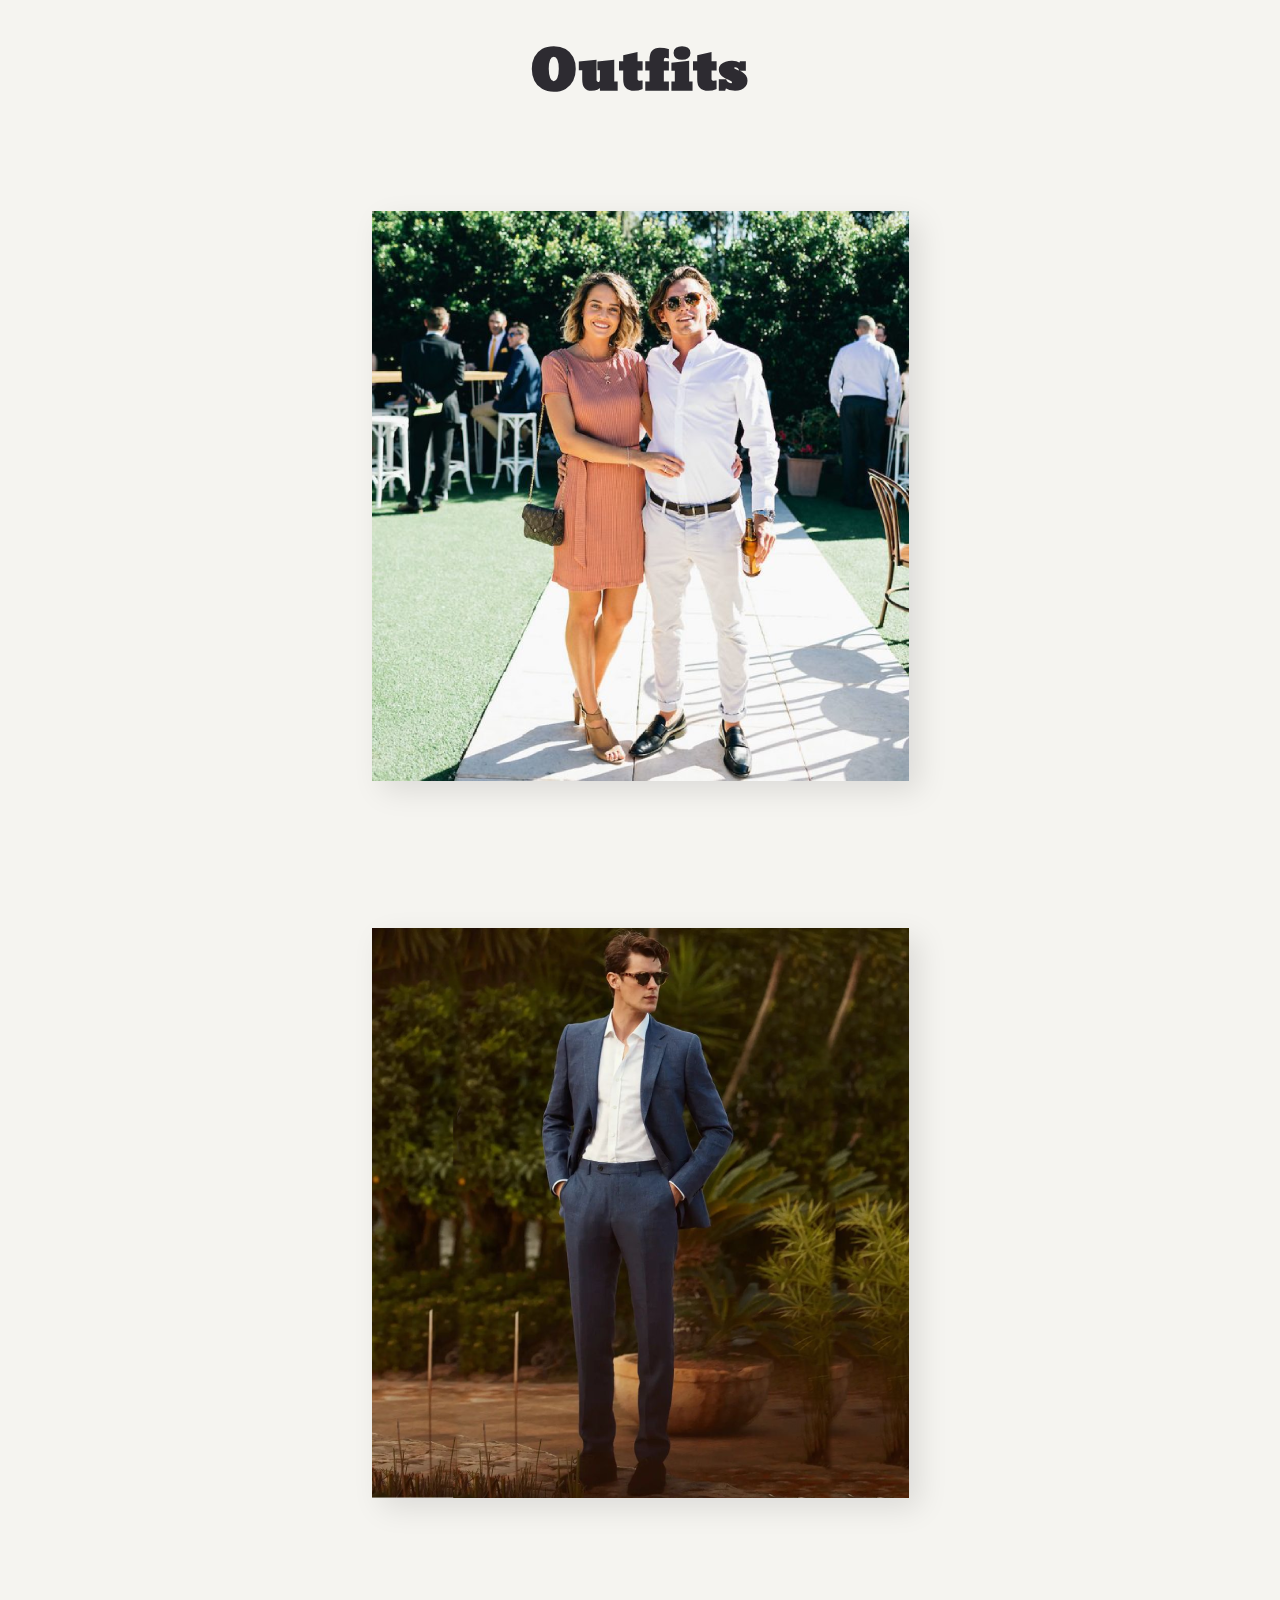
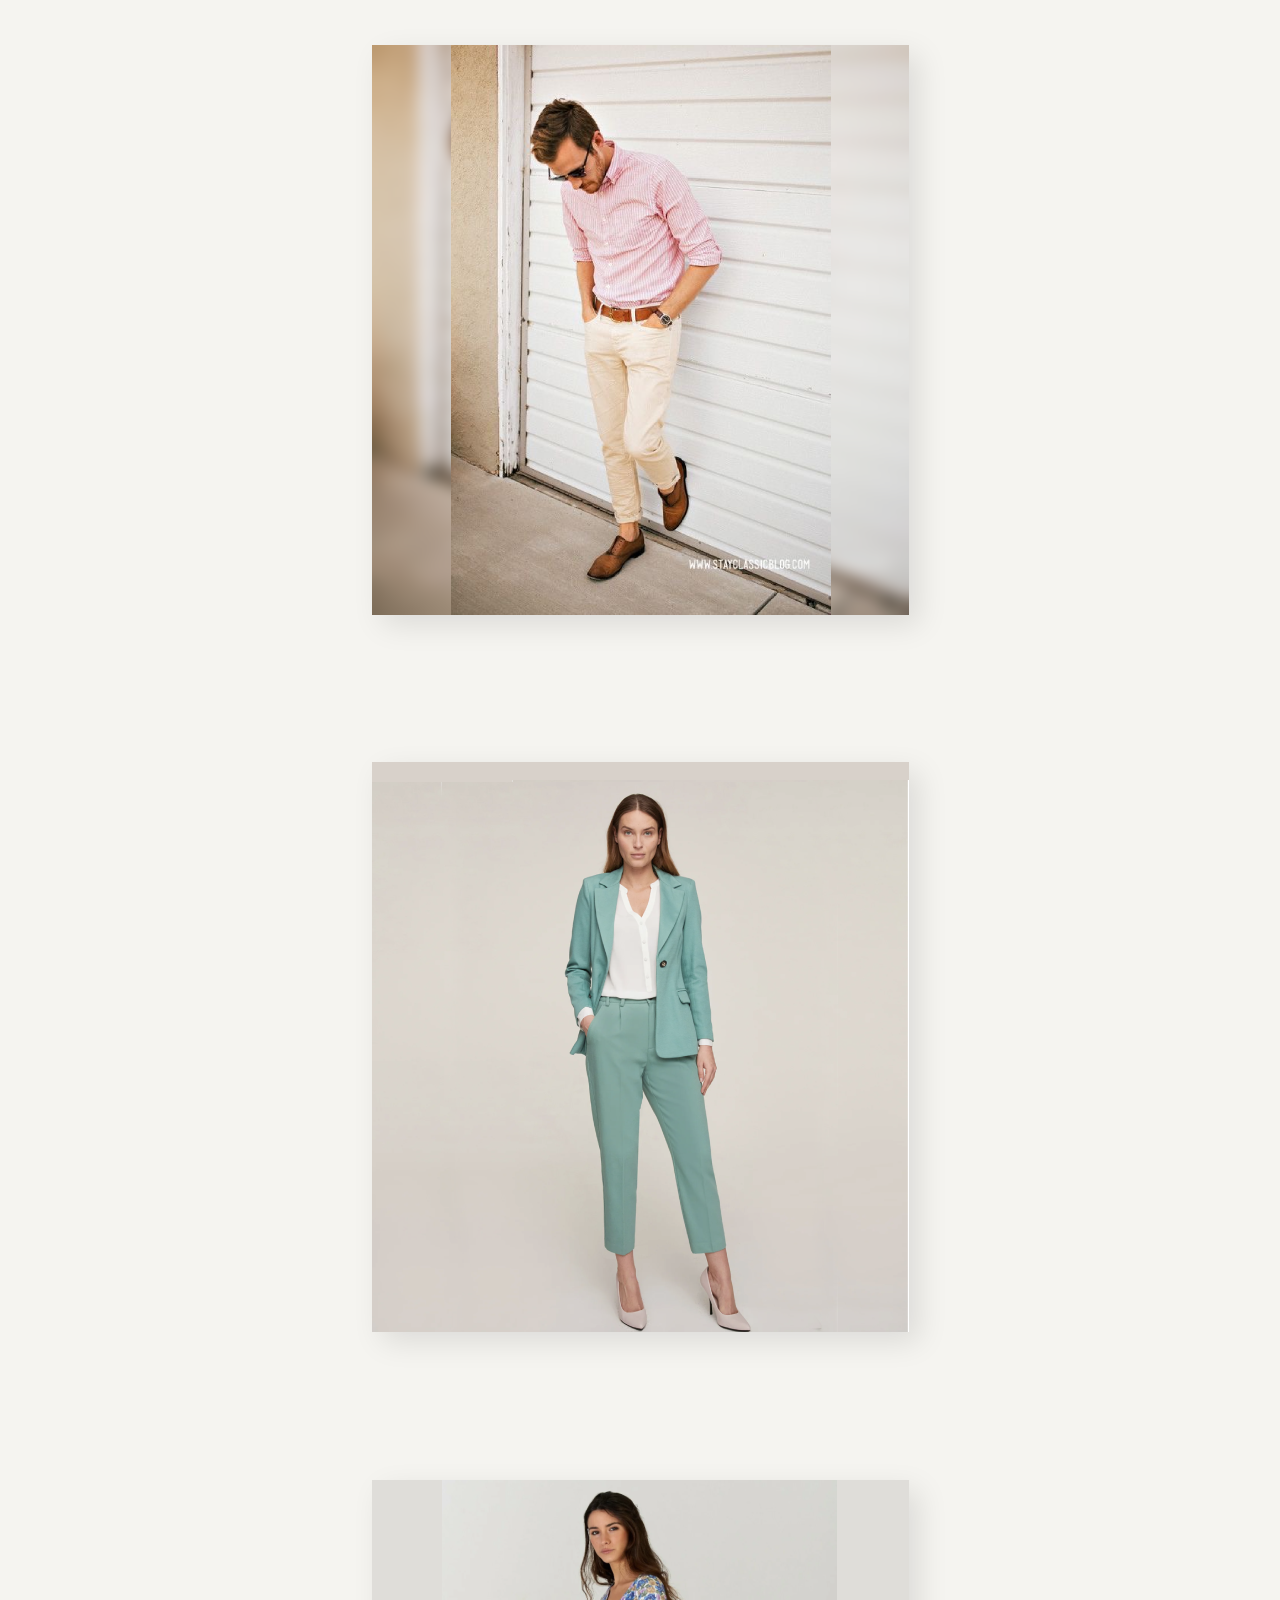
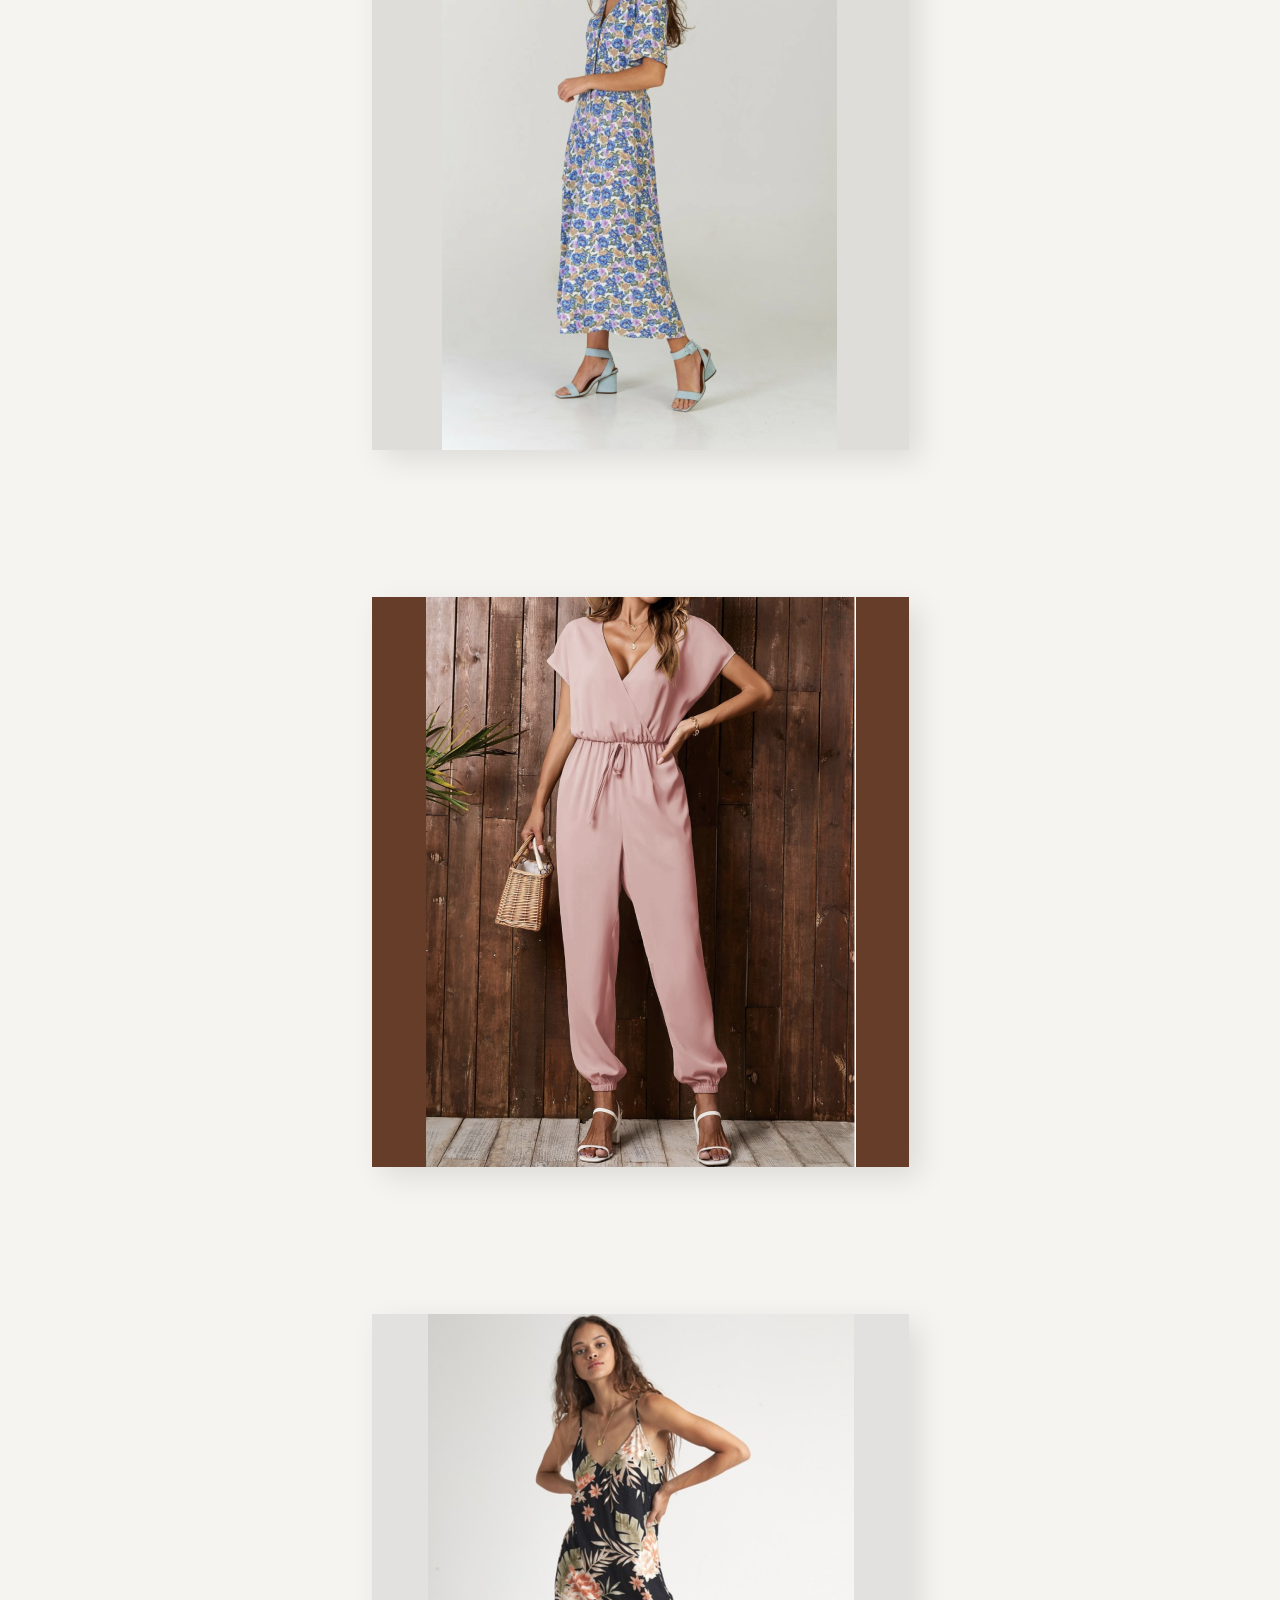
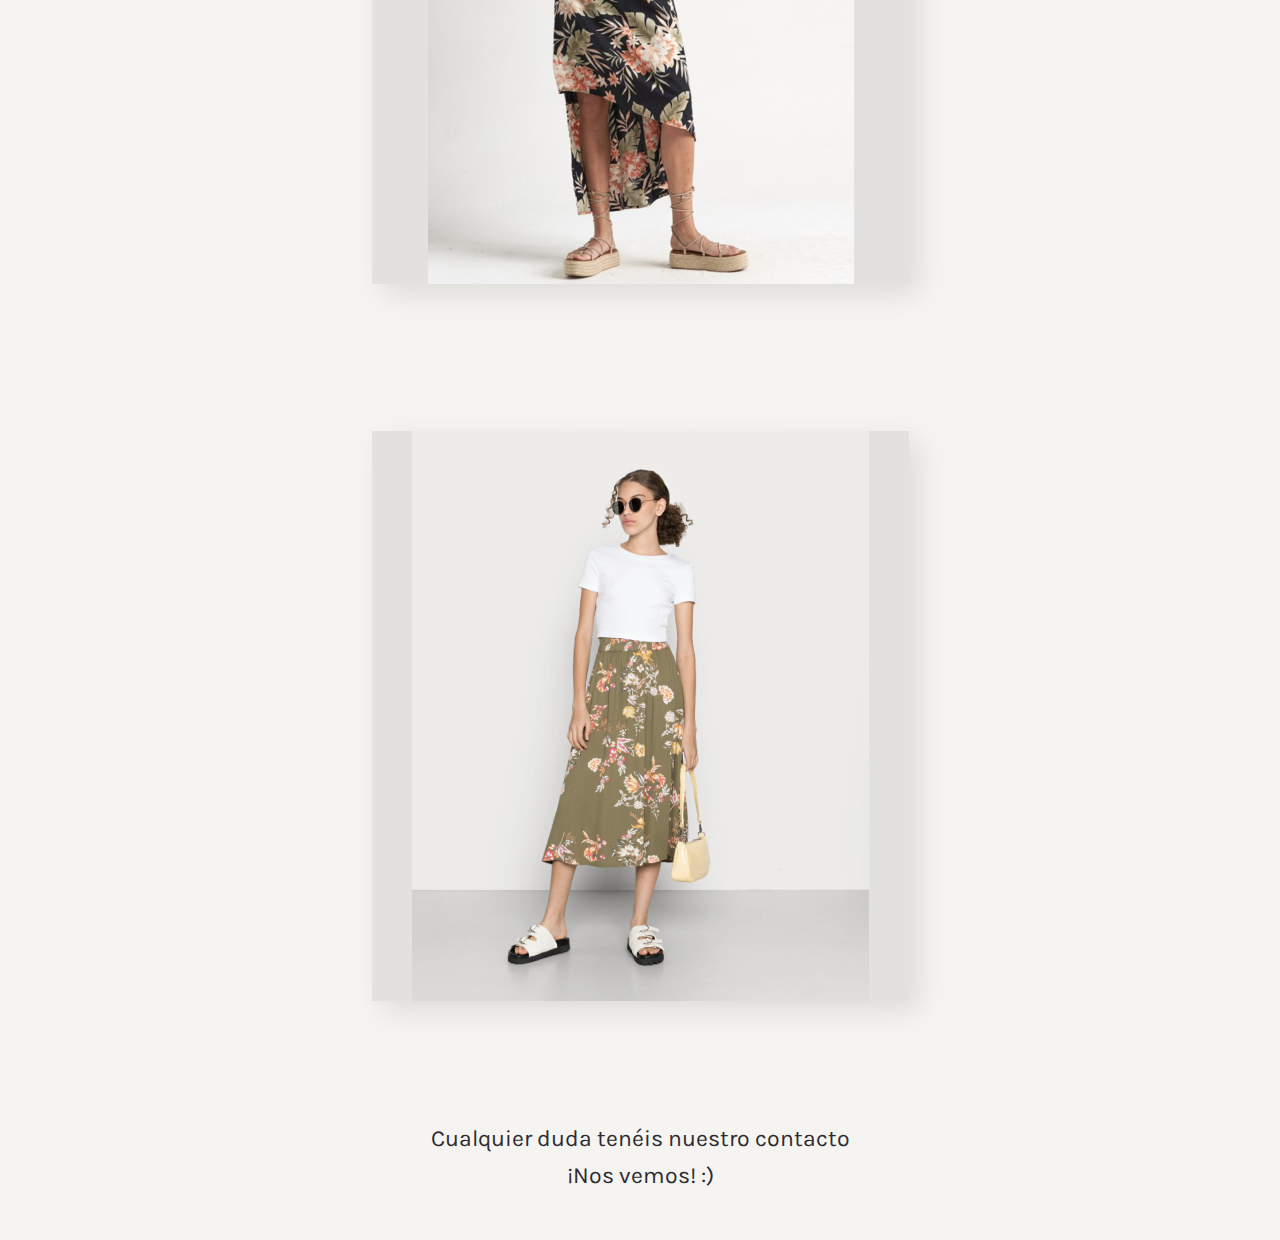
==== commit 8aa35eb4: "impr" ====
--- a/outfits.html
+++ b/outfits.html
@@ -38,16 +38,69 @@
 
         <div class="container">
 
-            <!-- Info -->
+            <!-- outfits -->
             <section class="grid-row grid-row--center">
-                <div class="grid-column span-half pt3 pb3 mobile-m order-1">
+                <div class="grid-column pt3 pb3 mobile-m order-1">
                     <div class="relative">
-                        <img class="info-image relative z2" src="./img/portada.jpg" alt="Teepee">
-                        <div class="pattern pattern--right-middle absolute z1"></div>
+                        <img class="info-image relative z2 center-image" src="./img/outfits/outfit1.png" alt="Teepee">
                     </div>
                 </div>
             </section>
 
+            <section class="grid-row grid-row--center">
+                <div class="grid-column pt3 pb3 mobile-m order-2">
+                    <div class="relative">
+                        <img class="info-image relative z2 center-image" src="./img/outfits/outfit2.png" alt="Fishing">
+                    </div>
+                </div>
+            </section>
+
+            <section class="grid-row grid-row--center">
+                <div class="grid-column pt3 pb3 mobile-m order-3">
+                    <div class="relative">
+                        <img class="info-image relative z2 center-image" src="./img/outfits/outfit3.png" alt="Teepee">
+                    </div>
+                </div>
+            </section>
+
+            <section class="grid-row grid-row--center">
+                <div class="grid-column pt3 pb3 mobile-m order-4">
+                    <div class="relative">
+                        <img class="info-image relative z2 center-image" src="./img/outfits/outfit4.png" alt="Teepee">
+                    </div>
+                </div>
+            </section>
+            <section class="grid-row grid-row--center">
+                <div class="grid-column pt3 pb3 mobile-m order-5">
+                    <div class="relative">
+                        <img class="info-image relative z2 center-image" src="./img/outfits/outfit5.png" alt="Teepee">
+                    </div>
+                </div>
+            </section>
+
+            <section class="grid-row grid-row--center">
+                <div class="grid-column pt3 pb3 mobile-m order-6">
+                    <div class="relative">
+                        <img class="info-image relative z2 center-image" src="./img/outfits/outfit6.png" alt="Teepee">
+                    </div>
+                </div>
+            </section>
+
+            <section class="grid-row grid-row--center">
+                <div class="grid-column pt3 pb3 mobile-m order-7">
+                    <div class="relative">
+                        <img class="info-image relative z2 center-image" src="./img/outfits/outfit7.png" alt="Teepee">
+                    </div>
+                </div>
+            </section>
+
+            <section class="grid-row grid-row--center">
+                <div class="grid-column pt3 pb3 mobile-m order-8">
+                    <div class="relative">
+                        <img class="info-image relative z2 center-image" src="./img/outfits/outfit8.png" alt="Teepee">
+                    </div>
+                </div>
+            </section>
     </main>
 
     <!-- Footer -->
--- a/style.css
+++ b/style.css
@@ -1498,3 +1498,8 @@
     display: none !important;
   }
 }
+
+.center-image {
+  display:block;
+  margin:auto;
+}
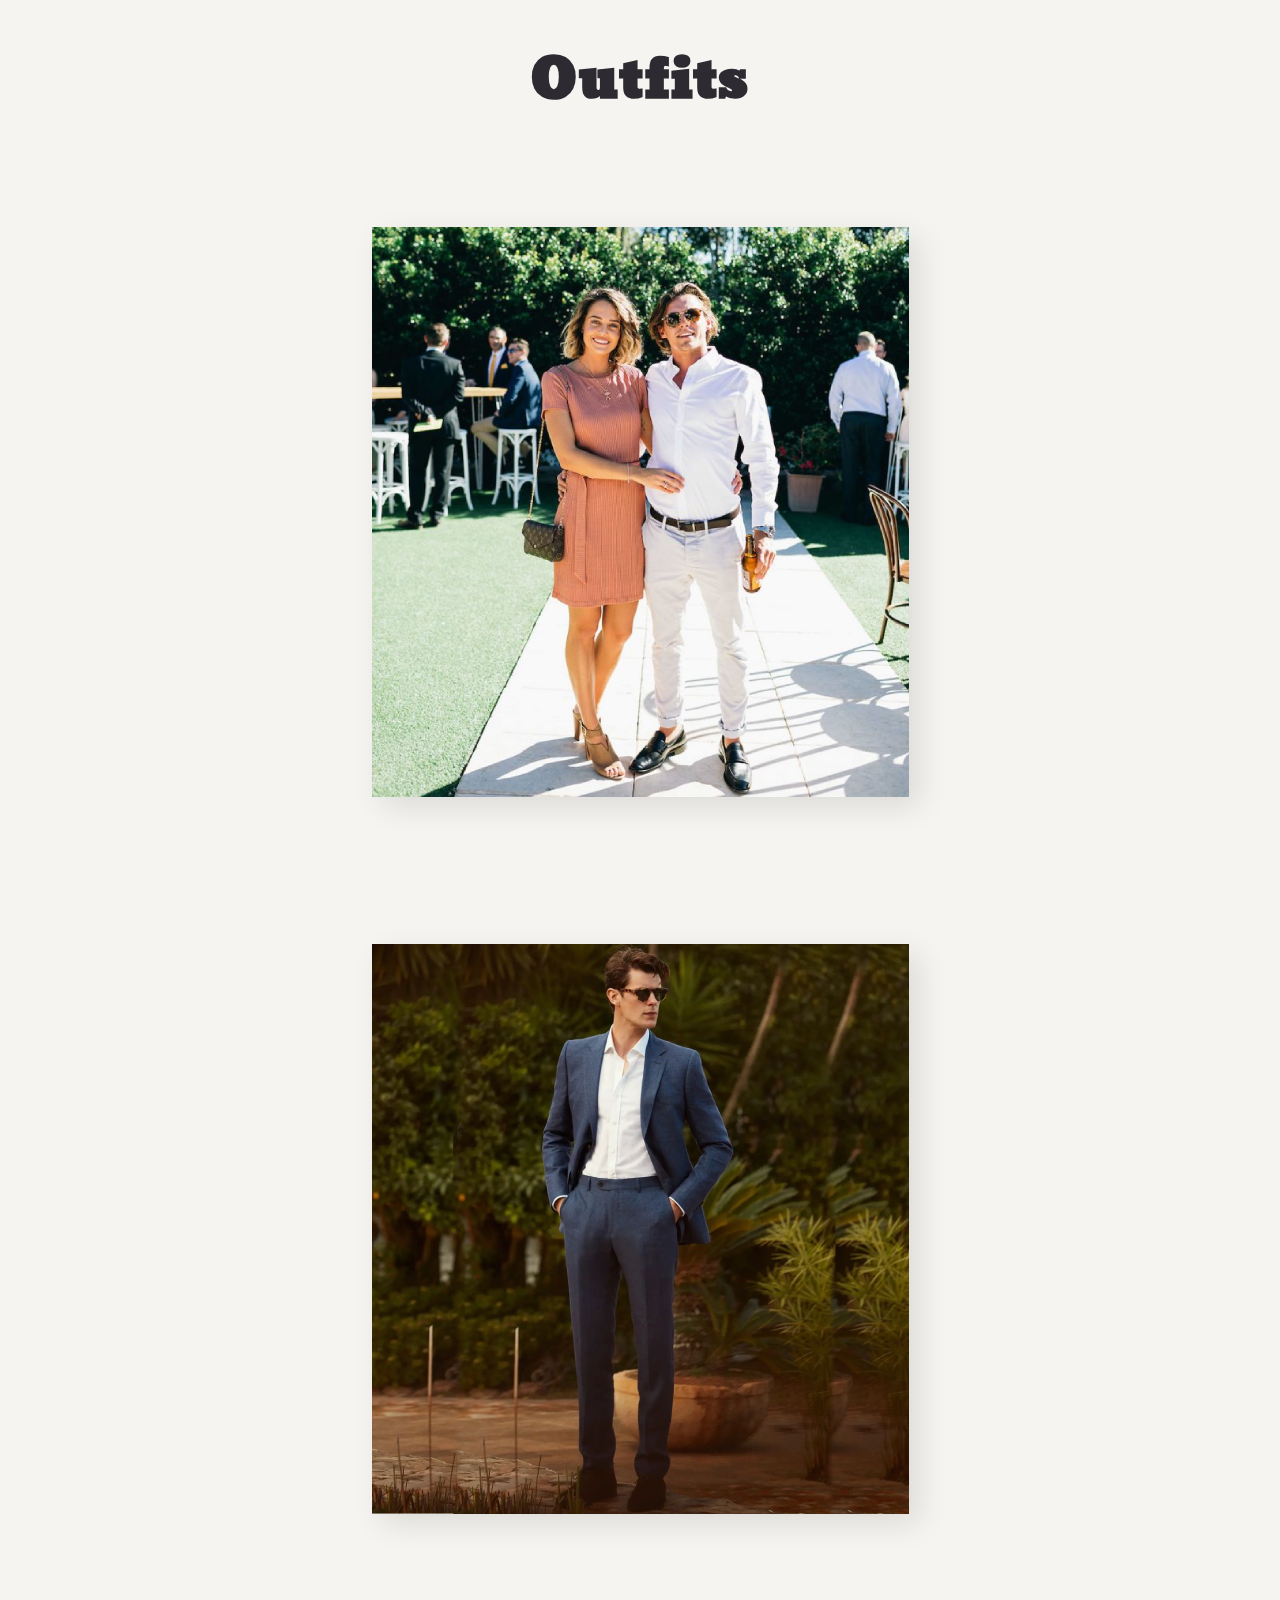
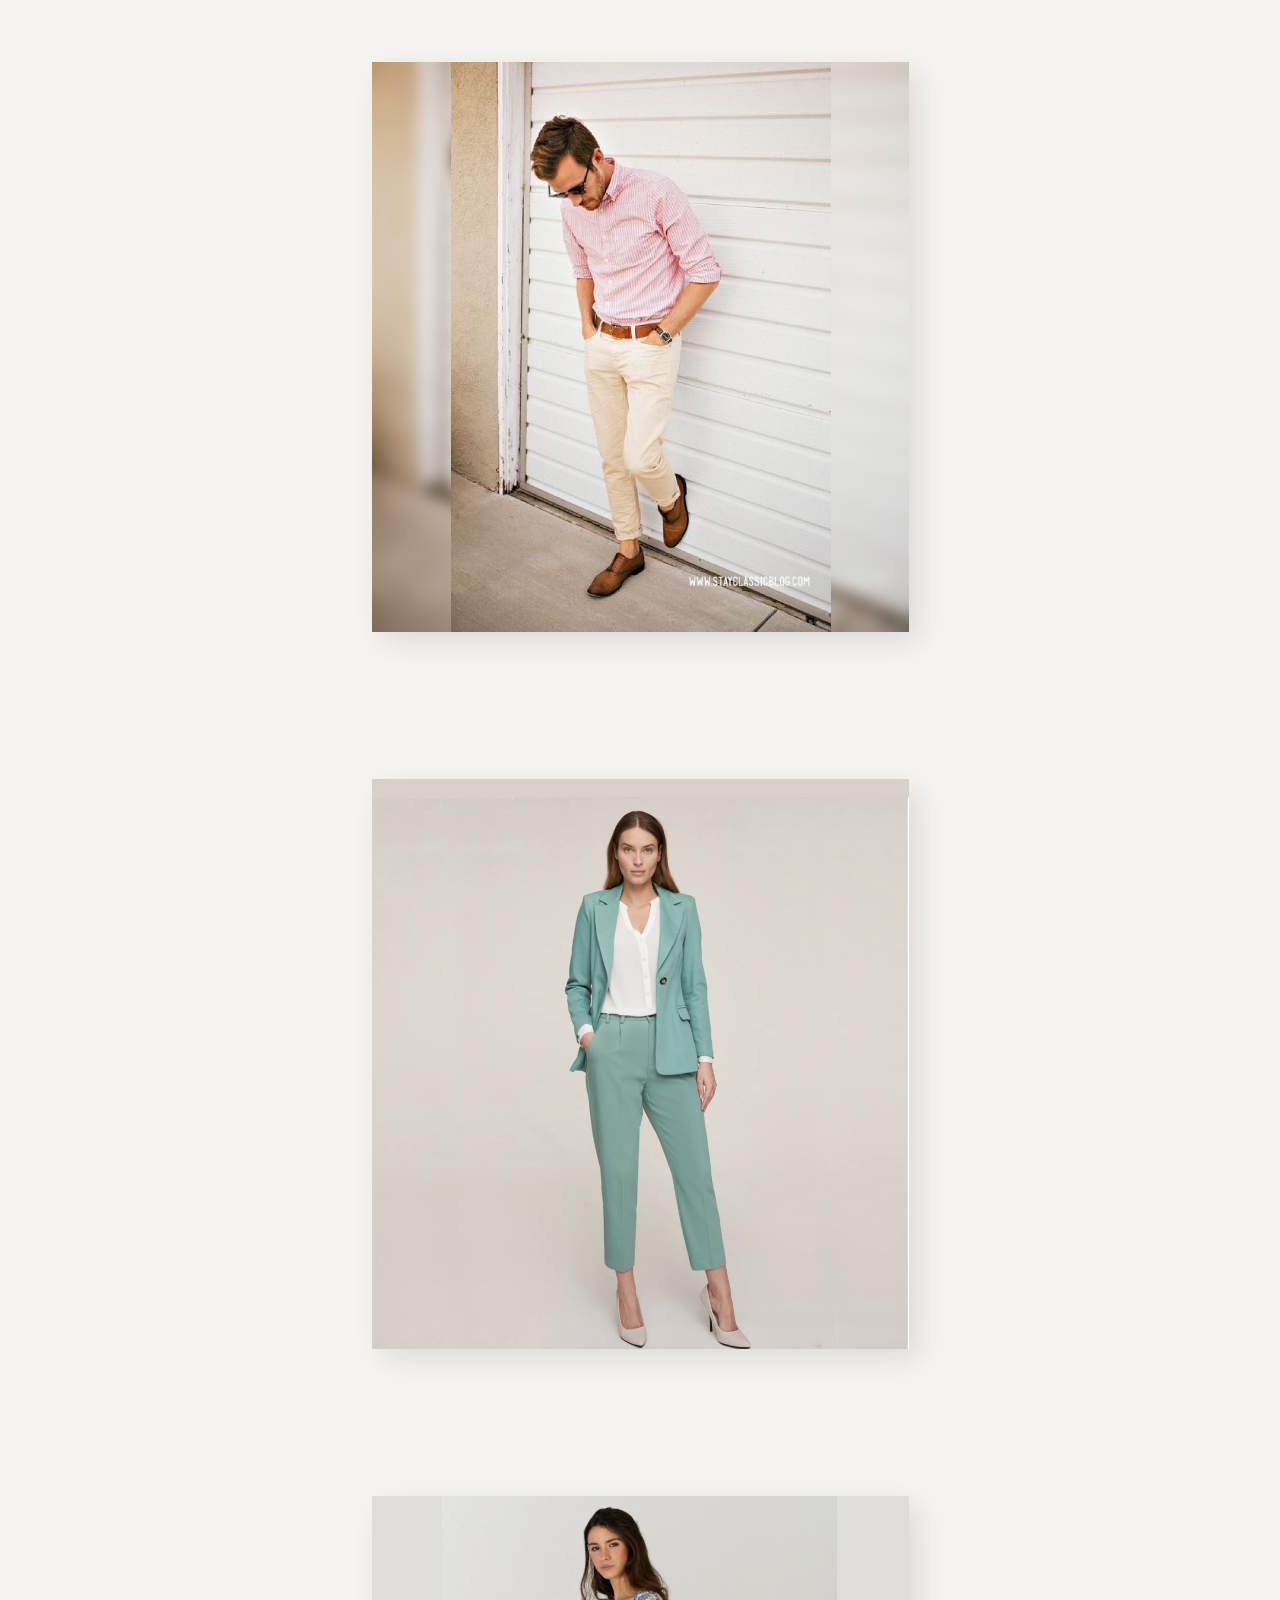
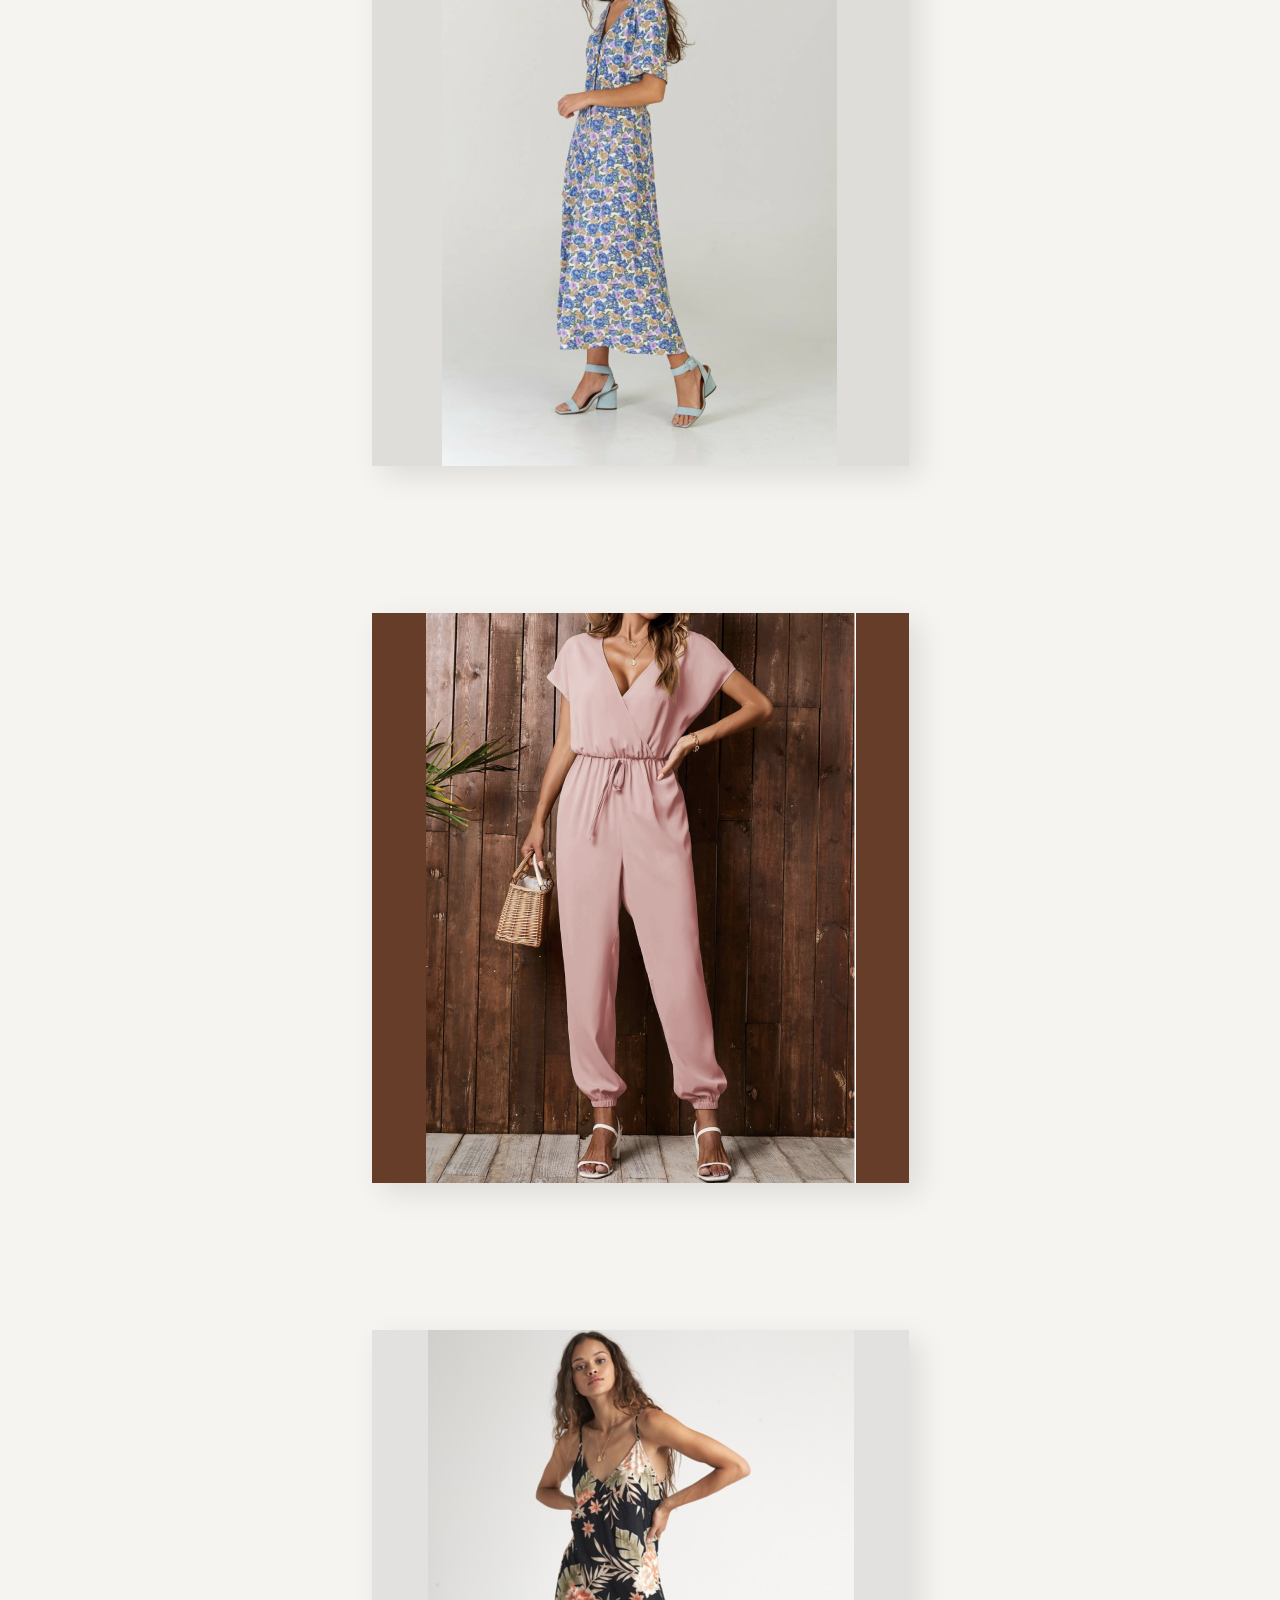
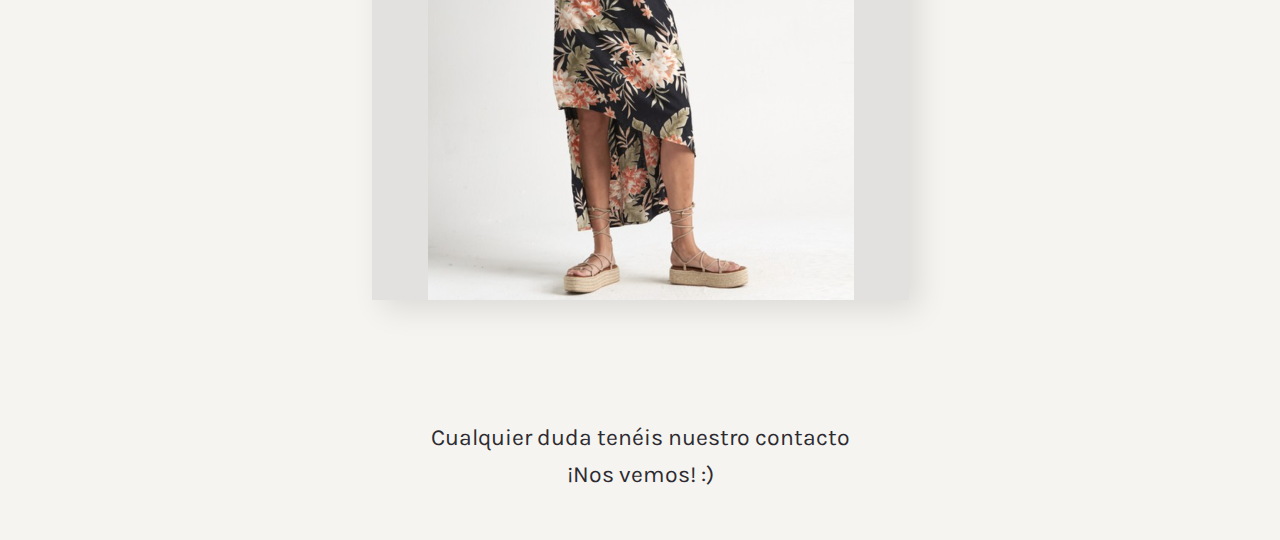
==== commit 4f897037: "t" ====
--- a/outfits.html
+++ b/outfits.html
@@ -93,14 +93,6 @@
                     </div>
                 </div>
             </section>
-
-            <section class="grid-row grid-row--center">
-                <div class="grid-column pt3 pb3 mobile-m order-8">
-                    <div class="relative">
-                        <img class="info-image relative z2 center-image" src="./img/outfits/outfit8.png" alt="Teepee">
-                    </div>
-                </div>
-            </section>
     </main>
 
     <!-- Footer -->
--- a/style.css
+++ b/style.css
@@ -4,6 +4,7 @@
 }
 .customTitle {
   font-family: myFirstFont;
+  line-height: 1.3;
 }
 
 /*! normalize.css v7.0.0 | MIT License | github.com/necolas/normalize.css */
